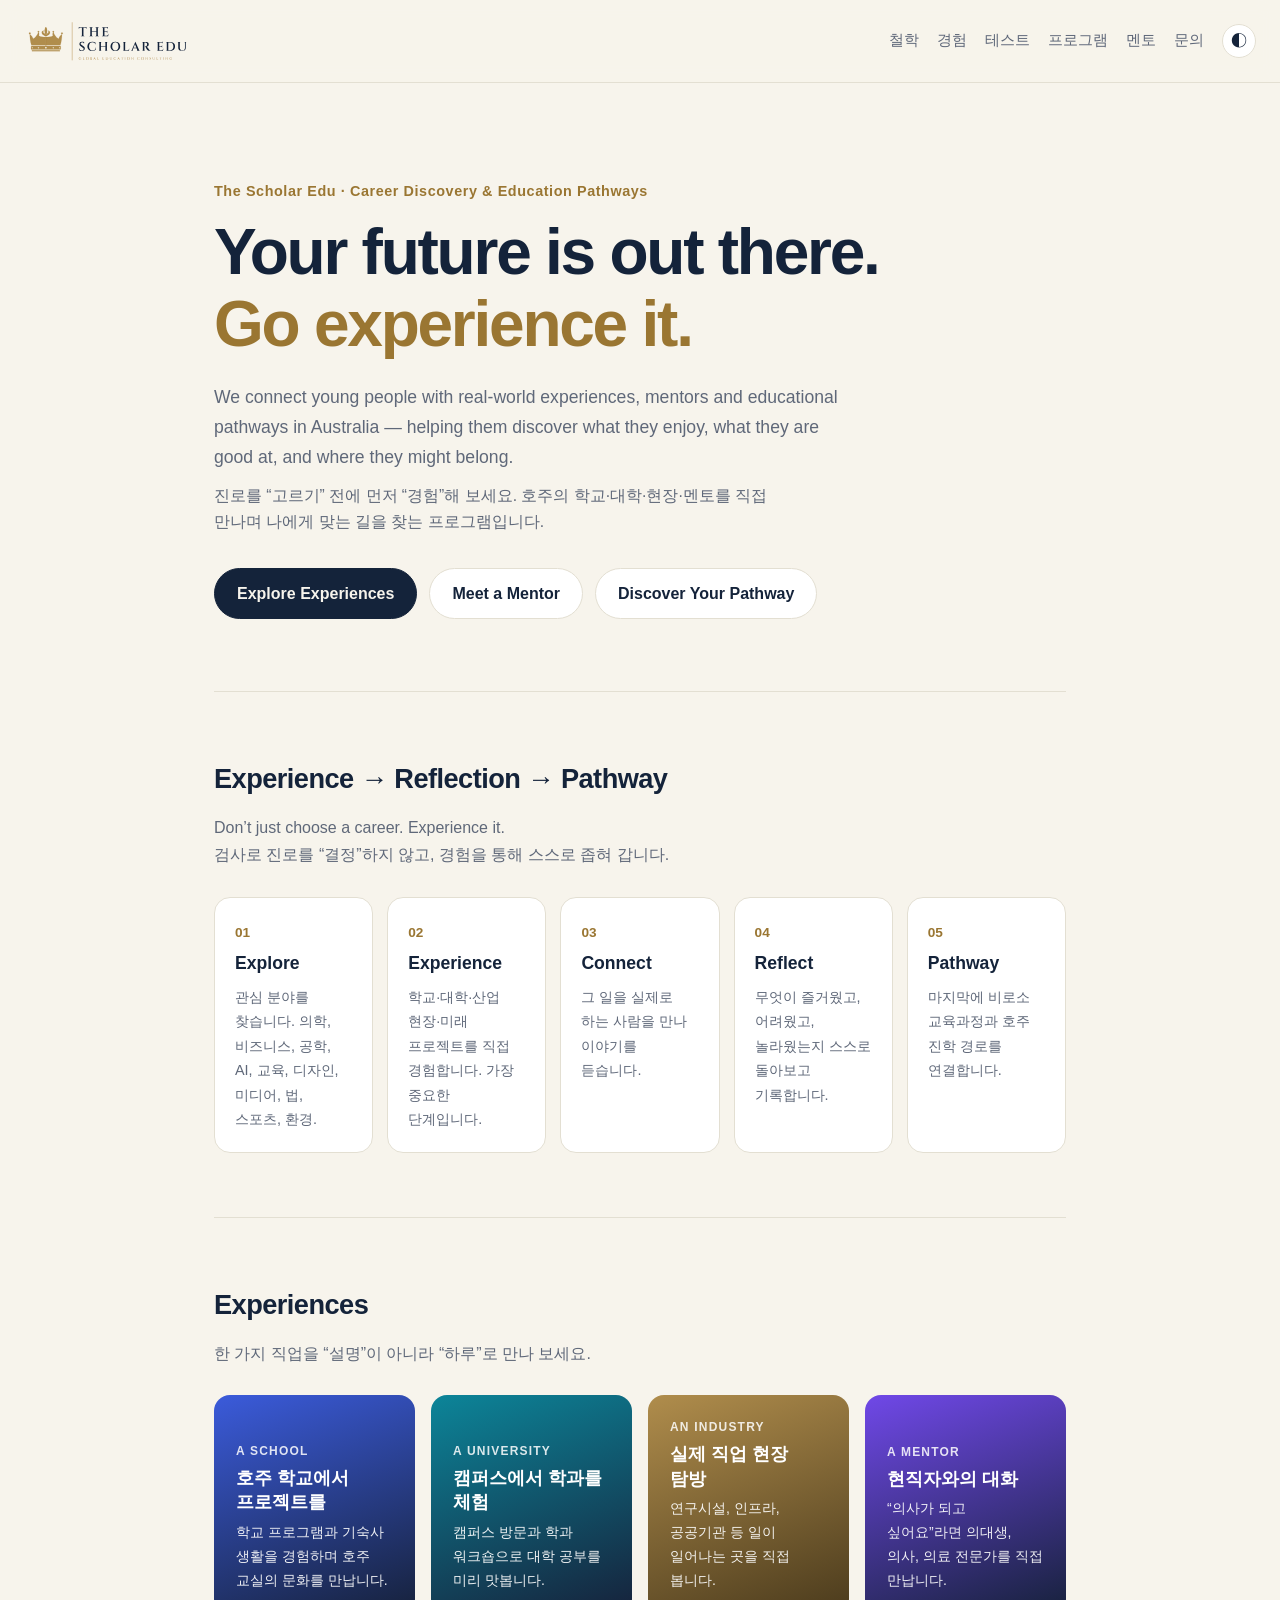
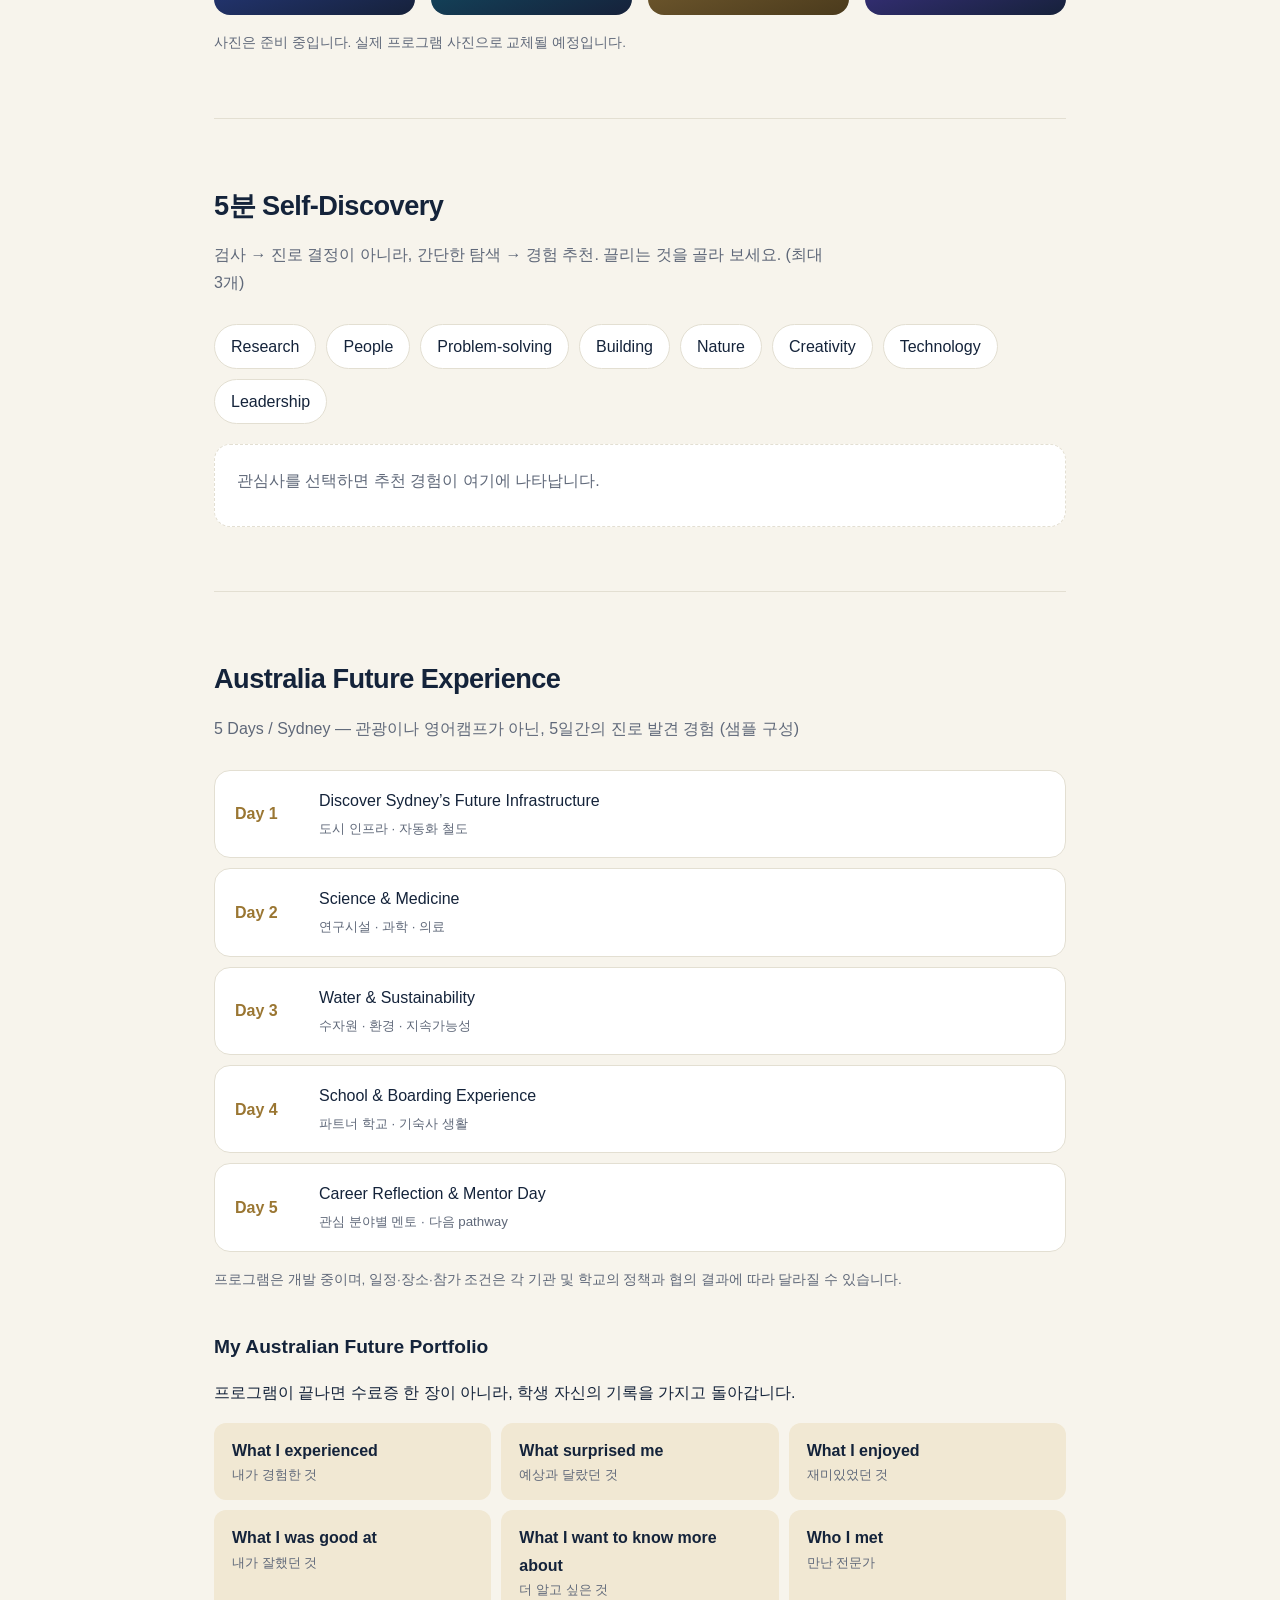
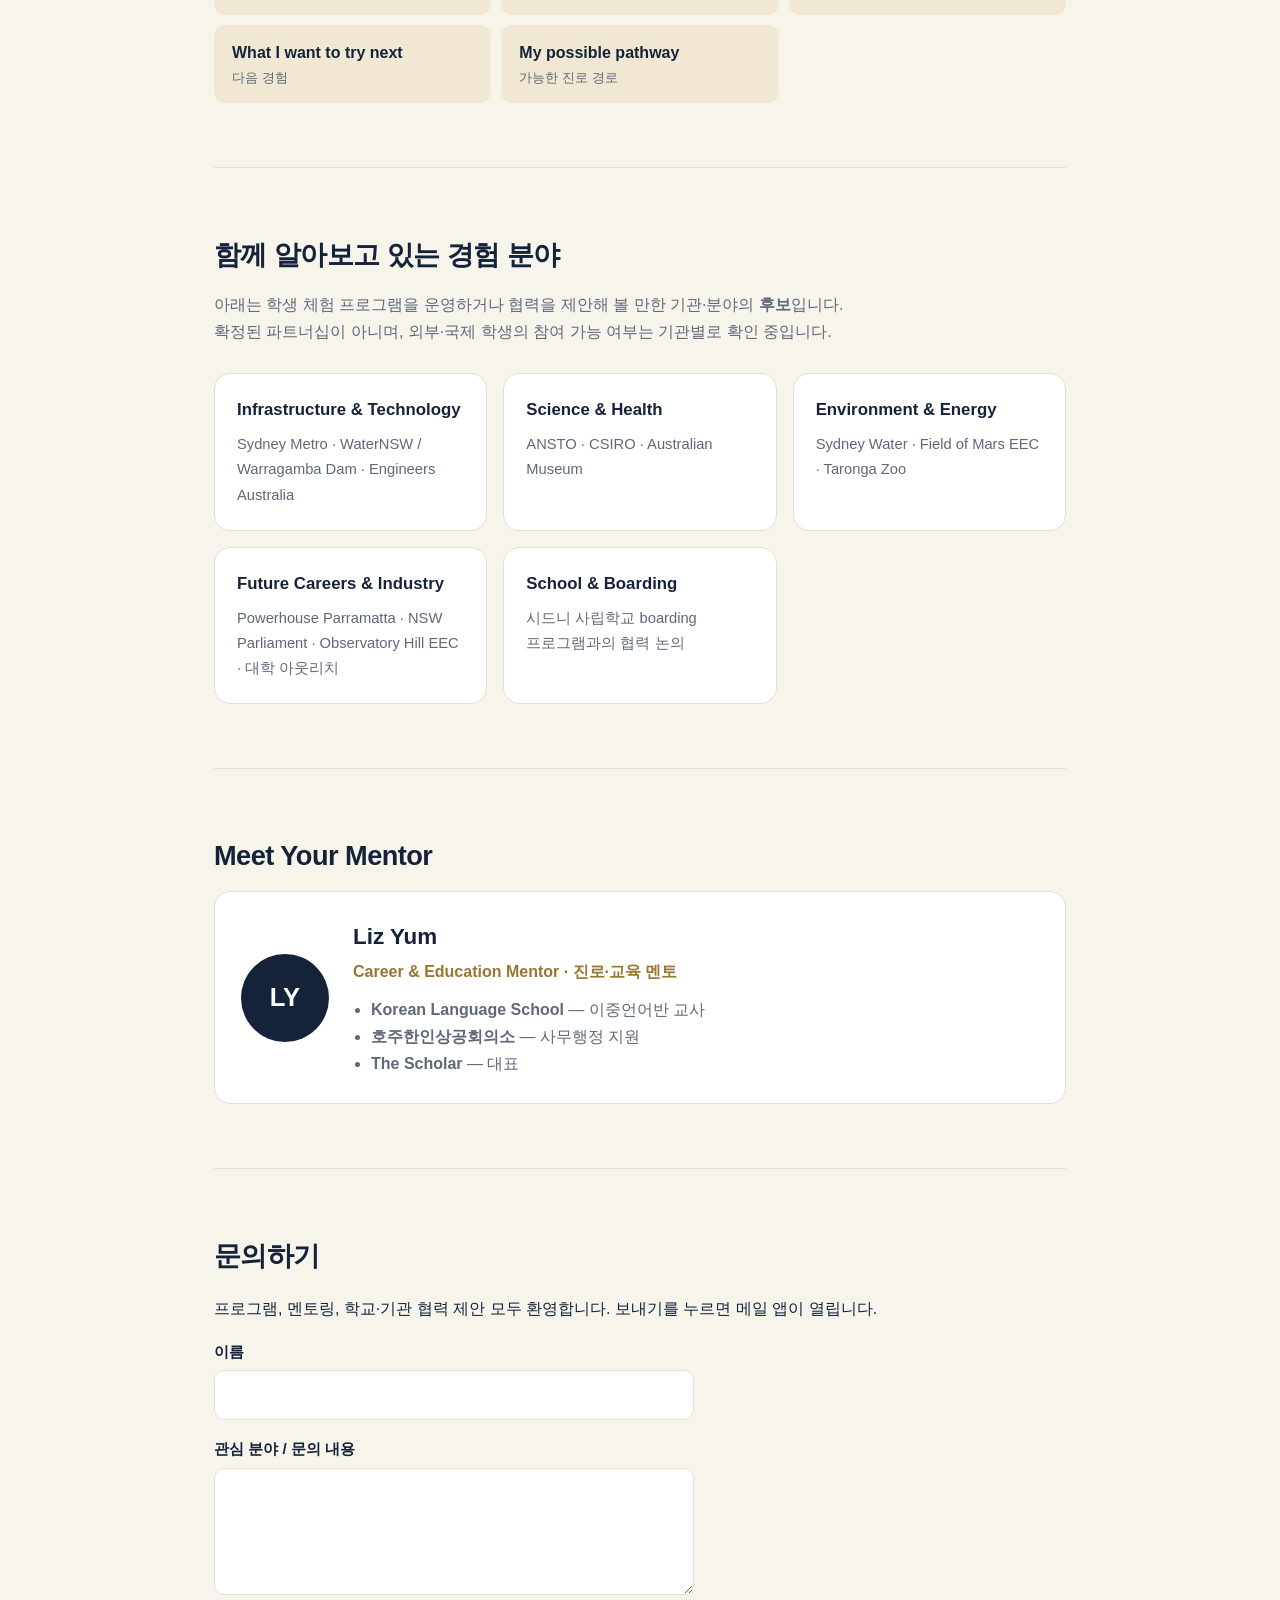
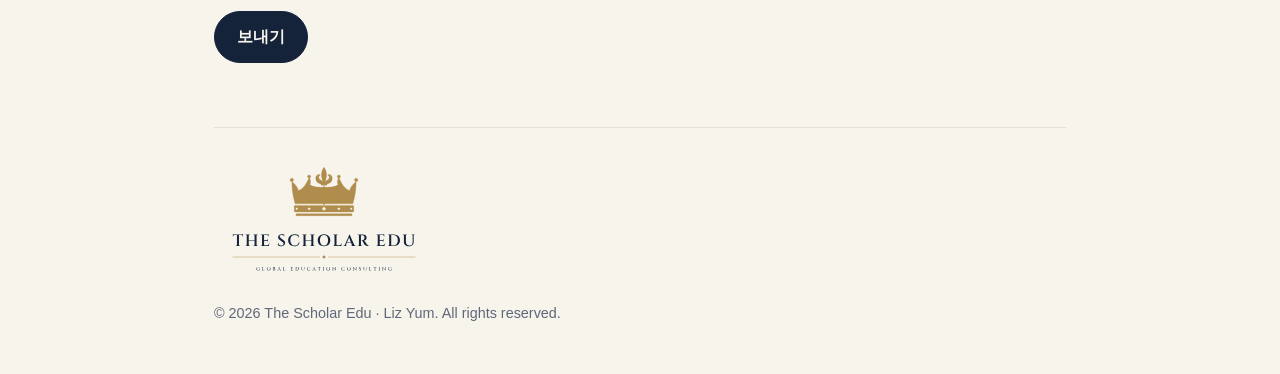
==== index.html @ d5e54e0f "Unify branding as The Scholar Edu; remove other program name Co-Authored-By: Claude Sonnet 5.5 <nore" ====
<!doctype html>
<html lang="ko">
<head>
  <meta charset="utf-8">
  <meta name="viewport" content="width=device-width, initial-scale=1">
  <title>The Scholar Edu — Career Discovery &amp; Education Pathways</title>
  <meta name="description" content="The Scholar Edu는 호주의 학교·대학·현장·멘토를 직접 경험하며 진로를 발견하도록 돕는 진로·교육 컨설팅입니다.">
  <link rel="icon" type="image/svg+xml" href="logo/scholar-monogram-light.svg">
  <link rel="stylesheet" href="style.css">
</head>
<body>
  <header class="site-header">
    <a class="logo" href="#top" aria-label="The Scholar Edu — 홈">
      <img class="logo-light" src="logo/scholar-horizontal-light.svg" alt="The Scholar Edu — Global Education Consulting">
      <img class="logo-dark" src="logo/scholar-horizontal-dark.svg" alt="">
    </a>
    <nav aria-label="주요 메뉴">
      <a href="#approach">철학</a>
      <a href="#experiences">경험</a>
      <a href="#discover">테스트</a>
      <a href="#program">프로그램</a>
      <a href="#mentor">멘토</a>
      <a href="#contact">문의</a>
      <button id="theme-toggle" type="button" aria-label="다크 모드 전환">◐</button>
    </nav>
  </header>

  <main id="top">
    <section class="hero">
      <p class="eyebrow">The Scholar Edu · Career Discovery &amp; Education Pathways</p>
      <h1>Your future is out there.<br><span class="accent">Go experience it.</span></h1>
      <p class="lead">We connect young people with real-world experiences, mentors and educational pathways in Australia — helping them discover what they enjoy, what they are good at, and where they might belong.</p>
      <p class="lead-ko">진로를 “고르기” 전에 먼저 “경험”해 보세요. 호주의 학교·대학·현장·멘토를 직접 만나며 나에게 맞는 길을 찾는 프로그램입니다.</p>
      <div class="actions">
        <a class="btn primary" href="#experiences">Explore Experiences</a>
        <a class="btn" href="#mentor">Meet a Mentor</a>
        <a class="btn" href="#discover">Discover Your Pathway</a>
      </div>
    </section>

    <section id="approach" class="section">
      <h2>Experience → Reflection → Pathway</h2>
      <p class="section-lead">Don’t just choose a career. Experience it.<br>검사로 진로를 “결정”하지 않고, 경험을 통해 스스로 좁혀 갑니다.</p>
      <ol class="steps">
        <li><span class="num">01</span><h3>Explore</h3><p>관심 분야를 찾습니다. 의학, 비즈니스, 공학, AI, 교육, 디자인, 미디어, 법, 스포츠, 환경.</p></li>
        <li><span class="num">02</span><h3>Experience</h3><p>학교·대학·산업 현장·미래 프로젝트를 직접 경험합니다. 가장 중요한 단계입니다.</p></li>
        <li><span class="num">03</span><h3>Connect</h3><p>그 일을 실제로 하는 사람을 만나 이야기를 듣습니다.</p></li>
        <li><span class="num">04</span><h3>Reflect</h3><p>무엇이 즐거웠고, 어려웠고, 놀라웠는지 스스로 돌아보고 기록합니다.</p></li>
        <li><span class="num">05</span><h3>Pathway</h3><p>마지막에 비로소 교육과정과 호주 진학 경로를 연결합니다.</p></li>
      </ol>
    </section>

    <section id="experiences" class="section">
      <h2>Experiences</h2>
      <p class="section-lead">한 가지 직업을 “설명”이 아니라 “하루”로 만나 보세요.</p>
      <div class="tiles">
        <article class="tile t1">
          <span class="kicker">A School</span>
          <h3>호주 학교에서 프로젝트를</h3>
          <p>학교 프로그램과 기숙사 생활을 경험하며 호주 교실의 문화를 만납니다.</p>
        </article>
        <article class="tile t2">
          <span class="kicker">A University</span>
          <h3>캠퍼스에서 학과를 체험</h3>
          <p>캠퍼스 방문과 학과 워크숍으로 대학 공부를 미리 맛봅니다.</p>
        </article>
        <article class="tile t3">
          <span class="kicker">An Industry</span>
          <h3>실제 직업 현장 탐방</h3>
          <p>연구시설, 인프라, 공공기관 등 일이 일어나는 곳을 직접 봅니다.</p>
        </article>
        <article class="tile t4">
          <span class="kicker">A Mentor</span>
          <h3>현직자와의 대화</h3>
          <p>“의사가 되고 싶어요”라면 의대생, 의사, 의료 전문가를 직접 만납니다.</p>
        </article>
      </div>
      <p class="note">사진은 준비 중입니다. 실제 프로그램 사진으로 교체될 예정입니다.</p>
    </section>

    <section id="discover" class="section">
      <h2>5분 Self-Discovery</h2>
      <p class="section-lead">검사 → 진로 결정이 아니라, 간단한 탐색 → 경험 추천. 끌리는 것을 골라 보세요. (최대 3개)</p>
      <div id="chips" class="chips" role="group" aria-label="관심사 선택"></div>
      <div id="result" class="result" aria-live="polite">
        <p class="muted">관심사를 선택하면 추천 경험이 여기에 나타납니다.</p>
      </div>
    </section>

    <section id="program" class="section">
      <h2>Australia Future Experience</h2>
      <p class="section-lead">5 Days / Sydney — 관광이나 영어캠프가 아닌, 5일간의 진로 발견 경험 (샘플 구성)</p>
      <ol class="days">
        <li><b>Day 1</b><span>Discover Sydney’s Future Infrastructure<br><small>도시 인프라 · 자동화 철도</small></span></li>
        <li><b>Day 2</b><span>Science &amp; Medicine<br><small>연구시설 · 과학 · 의료</small></span></li>
        <li><b>Day 3</b><span>Water &amp; Sustainability<br><small>수자원 · 환경 · 지속가능성</small></span></li>
        <li><b>Day 4</b><span>School &amp; Boarding Experience<br><small>파트너 학교 · 기숙사 생활</small></span></li>
        <li><b>Day 5</b><span>Career Reflection &amp; Mentor Day<br><small>관심 분야별 멘토 · 다음 pathway</small></span></li>
      </ol>
      <p class="note">프로그램은 개발 중이며, 일정·장소·참가 조건은 각 기관 및 학교의 정책과 협의 결과에 따라 달라질 수 있습니다.</p>

      <h3 class="sub">My Australian Future Portfolio</h3>
      <p>프로그램이 끝나면 수료증 한 장이 아니라, 학생 자신의 기록을 가지고 돌아갑니다.</p>
      <ul class="portfolio">
        <li>What I experienced <small>내가 경험한 것</small></li>
        <li>What surprised me <small>예상과 달랐던 것</small></li>
        <li>What I enjoyed <small>재미있었던 것</small></li>
        <li>What I was good at <small>내가 잘했던 것</small></li>
        <li>What I want to know more about <small>더 알고 싶은 것</small></li>
        <li>Who I met <small>만난 전문가</small></li>
        <li>What I want to try next <small>다음 경험</small></li>
        <li>My possible pathway <small>가능한 진로 경로</small></li>
      </ul>
    </section>

    <section id="explore-list" class="section">
      <h2>함께 알아보고 있는 경험 분야</h2>
      <p class="section-lead">아래는 학생 체험 프로그램을 운영하거나 협력을 제안해 볼 만한 기관·분야의 <b>후보</b>입니다. 확정된 파트너십이 아니며, 외부·국제 학생의 참여 가능 여부는 기관별로 확인 중입니다.</p>
      <div class="cards">
        <article class="card"><h3>Infrastructure &amp; Technology</h3><p>Sydney Metro · WaterNSW / Warragamba Dam · Engineers Australia</p></article>
        <article class="card"><h3>Science &amp; Health</h3><p>ANSTO · CSIRO · Australian Museum</p></article>
        <article class="card"><h3>Environment &amp; Energy</h3><p>Sydney Water · Field of Mars EEC · Taronga Zoo</p></article>
        <article class="card"><h3>Future Careers &amp; Industry</h3><p>Powerhouse Parramatta · NSW Parliament · Observatory Hill EEC · 대학 아웃리치</p></article>
        <article class="card"><h3>School &amp; Boarding</h3><p>시드니 사립학교 boarding 프로그램과의 협력 논의</p></article>
      </div>
    </section>

    <section id="mentor" class="section">
      <h2>Meet Your Mentor</h2>
      <div class="profile">
        <div class="avatar" aria-hidden="true">LY</div>
        <div>
          <h3>Liz Yum</h3>
          <p class="role">Career &amp; Education Mentor · 진로·교육 멘토</p>
          <ul class="roles">
            <li><b>Korean Language School</b> — 이중언어반 교사</li>
            <li><b>호주한인상공회의소</b> — 사무행정 지원</li>
            <li><b>The Scholar</b> — 대표</li>
          </ul>
        </div>
      </div>
    </section>

    <section id="contact" class="section">
      <h2>문의하기</h2>
      <p>프로그램, 멘토링, 학교·기관 협력 제안 모두 환영합니다. 보내기를 누르면 메일 앱이 열립니다.</p>
      <form id="contact-form" class="form">
        <label>이름
          <input name="name" required autocomplete="name">
        </label>
        <label>관심 분야 / 문의 내용
          <textarea name="message" rows="4" required></textarea>
        </label>
        <button class="btn primary" type="submit">보내기</button>
      </form>
    </section>
  </main>

  <footer class="site-footer">
    <img class="footer-logo logo-light" src="logo/scholar-logo-light.svg" alt="The Scholar Edu">
    <img class="footer-logo logo-dark" src="logo/scholar-logo-dark.svg" alt="">
    <p>© <span id="year"></span> The Scholar Edu · Liz Yum. All rights reserved.</p>
  </footer>

  <script src="script.js"></script>
</body>
</html>
---- style.css ----
:root {
  --bg: #f7f4ec;
  --surface: #ffffff;
  --text: #14233a;
  --muted: #5f6879;
  --border: #e3dfd2;
  --accent: #9a7632;
  --accent-soft: #f1e8d3;
  --navy: #14233a;
  --btn-bg: #14233a;
  --btn-fg: #f7f4ec;
  --radius: 16px;
}

:root[data-theme="dark"] {
  --bg: #0e1a2d;
  --surface: #16253d;
  --text: #f3efe4;
  --muted: #a3abbd;
  --border: #2b3a55;
  --accent: #c9a45f;
  --accent-soft: #2b3140;
  --btn-bg: #c9a45f;
  --btn-fg: #14233a;
}

@media (prefers-color-scheme: dark) {
  :root:not([data-theme="light"]) {
    --bg: #0e1a2d;
    --surface: #16253d;
    --text: #f3efe4;
    --muted: #a3abbd;
    --border: #2b3a55;
    --accent: #c9a45f;
    --accent-soft: #2b3140;
  --btn-bg: #c9a45f;
  --btn-fg: #14233a;
  }
}

* { box-sizing: border-box; }

html { scroll-behavior: smooth; }

body {
  margin: 0;
  background: var(--bg);
  color: var(--text);
  font-family: -apple-system, BlinkMacSystemFont, "Pretendard", "Noto Sans KR", "Apple SD Gothic Neo", sans-serif;
  line-height: 1.7;
  word-break: keep-all;
  overflow-wrap: break-word;
}

a { color: inherit; text-decoration: none; }

.site-header {
  position: sticky;
  top: 0;
  z-index: 10;
  display: flex;
  justify-content: space-between;
  align-items: center;
  gap: 12px;
  padding: 14px 24px;
  background: color-mix(in srgb, var(--bg) 85%, transparent);
  backdrop-filter: blur(10px);
  border-bottom: 1px solid var(--border);
}

.logo { display: block; flex: none; line-height: 0; }
.logo img { height: 54px; width: auto; }
img.logo-dark { display: none; }
:root[data-theme="dark"] img.logo-light { display: none; }
:root[data-theme="dark"] img.logo-dark { display: inline-block; }
@media (prefers-color-scheme: dark) {
  :root:not([data-theme="light"]) img.logo-light { display: none; }
  :root:not([data-theme="light"]) img.logo-dark { display: inline-block; }
}
.footer-logo { width: 220px; max-width: 70%; height: auto; }
.site-footer p { margin: 12px 0 0; }

.site-header nav { display: flex; align-items: center; gap: 18px; }
.site-header nav a { color: var(--muted); font-size: 0.92rem; white-space: nowrap; }
.site-header nav a:hover { color: var(--text); }

#theme-toggle {
  border: 1px solid var(--border);
  background: var(--surface);
  color: var(--text);
  width: 34px;
  height: 34px;
  border-radius: 50%;
  cursor: pointer;
  font-size: 1rem;
  flex: none;
}

main { max-width: 900px; margin: 0 auto; padding: 0 24px; }

.hero { padding: 96px 0 72px; }
.eyebrow { color: var(--accent); font-weight: 700; font-size: 0.9rem; letter-spacing: 0.04em; margin: 0 0 14px; }
.hero h1 {
  font-size: clamp(2.3rem, 7vw, 4rem);
  line-height: 1.12;
  letter-spacing: -0.035em;
  margin: 0 0 22px;
}
.accent { color: var(--accent); }
.lead { font-size: 1.1rem; color: var(--muted); max-width: 36em; margin: 0 0 10px; }
.lead-ko { color: var(--muted); max-width: 36em; margin: 0 0 32px; font-size: 0.98rem; }

.actions { display: flex; flex-wrap: wrap; gap: 12px; }

.btn {
  display: inline-block;
  padding: 11px 22px;
  border: 1px solid var(--border);
  border-radius: 999px;
  background: var(--surface);
  color: var(--text);
  font: inherit;
  font-weight: 600;
  cursor: pointer;
  transition: transform 0.15s, box-shadow 0.15s;
}
.btn:hover { transform: translateY(-2px); box-shadow: 0 6px 18px rgba(0, 0, 0, 0.12); }
.btn.primary { background: var(--btn-bg); border-color: var(--btn-bg); color: var(--btn-fg); }

.section { padding: 64px 0; border-top: 1px solid var(--border); scroll-margin-top: 60px; }
.section h2 { font-size: 1.7rem; margin: 0 0 12px; letter-spacing: -0.02em; }
.section-lead { color: var(--muted); margin: 0 0 28px; max-width: 40em; }
.sub { margin: 40px 0 8px; font-size: 1.2rem; }
.muted { color: var(--muted); }
.note { color: var(--muted); font-size: 0.85rem; margin: 16px 0 0; }

.steps { list-style: none; margin: 0; padding: 0; display: grid; gap: 14px; grid-template-columns: repeat(5, 1fr); }
.steps li { padding: 20px; background: var(--surface); border: 1px solid var(--border); border-radius: var(--radius); }
.steps .num { color: var(--accent); font-weight: 800; font-size: 0.85rem; }
.steps h3 { margin: 4px 0 6px; font-size: 1.1rem; }
.steps p { margin: 0; color: var(--muted); font-size: 0.9rem; }

.tiles { display: grid; gap: 16px; grid-template-columns: repeat(4, 1fr); }
.tile {
  min-height: 220px;
  padding: 22px;
  border-radius: var(--radius);
  color: #fff;
  display: flex;
  flex-direction: column;
  justify-content: flex-end;
  transition: transform 0.2s;
}
.tile:hover { transform: translateY(-4px); }
.tile .kicker { font-size: 0.75rem; font-weight: 800; letter-spacing: 0.1em; text-transform: uppercase; opacity: 0.85; }
.tile h3 { margin: 4px 0 6px; font-size: 1.15rem; line-height: 1.35; }
.tile p { margin: 0; font-size: 0.88rem; opacity: 0.92; }
.t1 { background: linear-gradient(160deg, #3b5bdb, #16213a); }
.t2 { background: linear-gradient(160deg, #0c8599, #16213a); }
.t3 { background: linear-gradient(160deg, #b08d4c, #4a3a1c); }
.t4 { background: linear-gradient(160deg, #7048e8, #16213a); }

.chips { display: flex; flex-wrap: wrap; gap: 10px; margin-bottom: 20px; }
.chip {
  padding: 8px 16px;
  border-radius: 999px;
  border: 1px solid var(--border);
  background: var(--surface);
  color: var(--text);
  font: inherit;
  cursor: pointer;
}
.chip[aria-pressed="true"] { background: var(--btn-bg); border-color: var(--btn-bg); color: var(--btn-fg); }
.chip:disabled { opacity: 0.45; cursor: not-allowed; }

.result { padding: 22px; background: var(--surface); border: 1px dashed var(--border); border-radius: var(--radius); }
.result p { margin: 0 0 10px; }
.result h4 { margin: 0 0 10px; font-size: 1.05rem; }
.result ul { margin: 0; padding-left: 20px; }
.result li { margin-bottom: 4px; }

.days { list-style: none; margin: 0; padding: 0; display: grid; gap: 10px; }
.days li { display: grid; grid-template-columns: 70px 1fr; gap: 14px; padding: 16px 20px; background: var(--surface); border: 1px solid var(--border); border-radius: var(--radius); align-items: center; }
.days b { color: var(--accent); }
.days small { color: var(--muted); }

.portfolio { list-style: none; margin: 16px 0 0; padding: 0; display: grid; gap: 10px; grid-template-columns: repeat(auto-fit, minmax(240px, 1fr)); }
.portfolio li { padding: 14px 18px; background: var(--accent-soft); border-radius: 12px; font-weight: 600; }
.portfolio small { display: block; color: var(--muted); font-weight: 400; }

.cards { display: grid; gap: 16px; grid-template-columns: repeat(auto-fit, minmax(250px, 1fr)); }
.card { padding: 22px; background: var(--surface); border: 1px solid var(--border); border-radius: var(--radius); }
.card h3 { margin: 0 0 8px; font-size: 1.05rem; }
.card p { margin: 0; color: var(--muted); font-size: 0.92rem; }

.profile { display: flex; gap: 24px; align-items: center; padding: 26px; background: var(--surface); border: 1px solid var(--border); border-radius: var(--radius); }
.avatar { flex: none; width: 88px; height: 88px; border-radius: 50%; background: var(--navy); color: #fff; display: grid; place-items: center; font-size: 1.6rem; font-weight: 800; }
.profile h3 { margin: 0; font-size: 1.4rem; }
.role { margin: 2px 0 10px; color: var(--accent); font-weight: 700; }
.roles { margin: 0; padding-left: 18px; color: var(--muted); }

.form { display: grid; gap: 16px; max-width: 480px; }
.form label { display: grid; gap: 6px; font-weight: 600; font-size: 0.95rem; }
.form input, .form textarea {
  font: inherit;
  padding: 11px 14px;
  border: 1px solid var(--border);
  border-radius: 10px;
  background: var(--surface);
  color: var(--text);
}
.form input:focus, .form textarea:focus, .chip:focus-visible { outline: 2px solid var(--accent); outline-offset: 1px; }
.form .btn { justify-self: start; }

.site-footer {
  width: min(852px, calc(100% - 48px));
  margin: 0 auto;
  padding: 32px 0 48px;
  color: var(--muted);
  font-size: 0.9rem;
  border-top: 1px solid var(--border);
}

@media (max-width: 860px) {
  .steps { grid-template-columns: repeat(2, 1fr); }
  .tiles { grid-template-columns: repeat(2, 1fr); }
}

@media (max-width: 760px) {
  .site-header nav a { display: none; }
}

@media (max-width: 520px) {
  .steps, .tiles { grid-template-columns: 1fr; }
}

@media (max-width: 640px) {
  .hero { padding: 64px 0 48px; }
  .site-header { padding: 12px 16px; }
  main { padding-left: 16px; padding-right: 16px; }
  .site-footer { width: calc(100% - 32px); }
  .profile { flex-direction: column; align-items: flex-start; }
  .days li { grid-template-columns: 1fr; gap: 4px; }
}
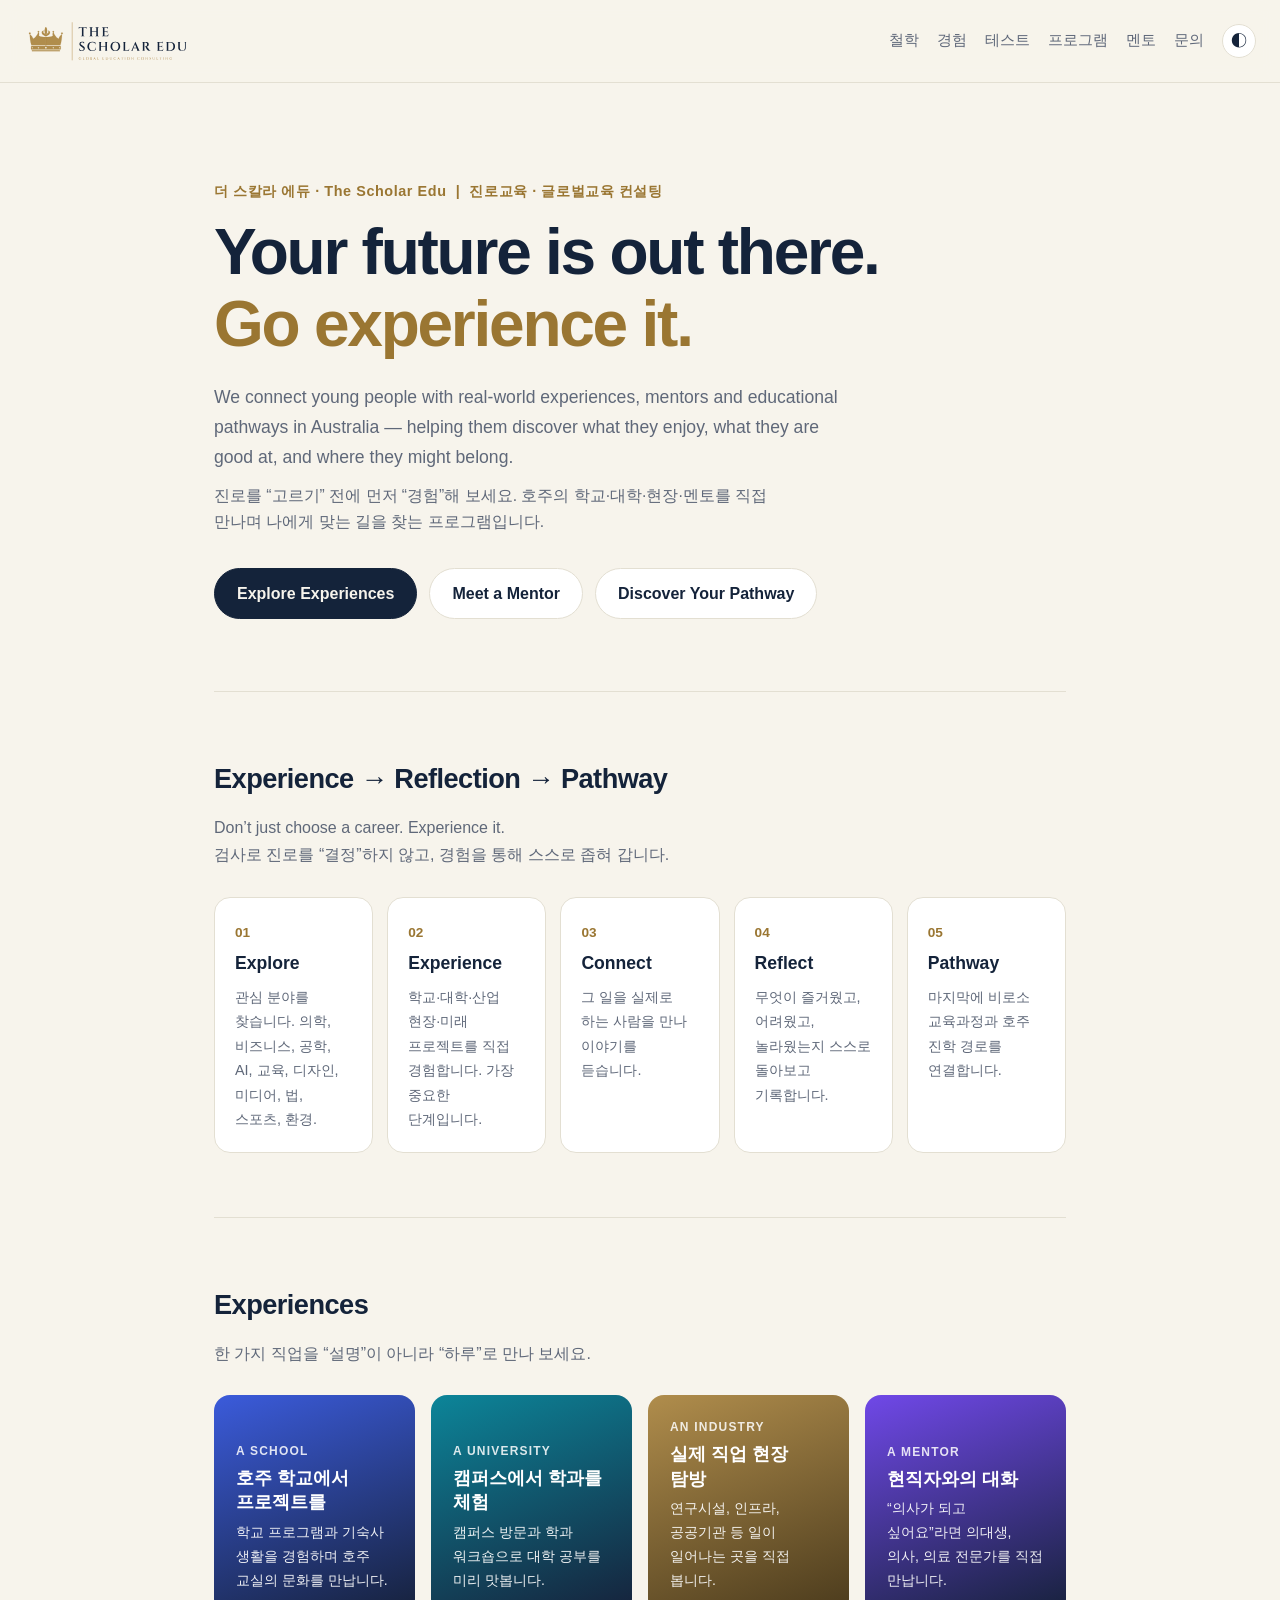
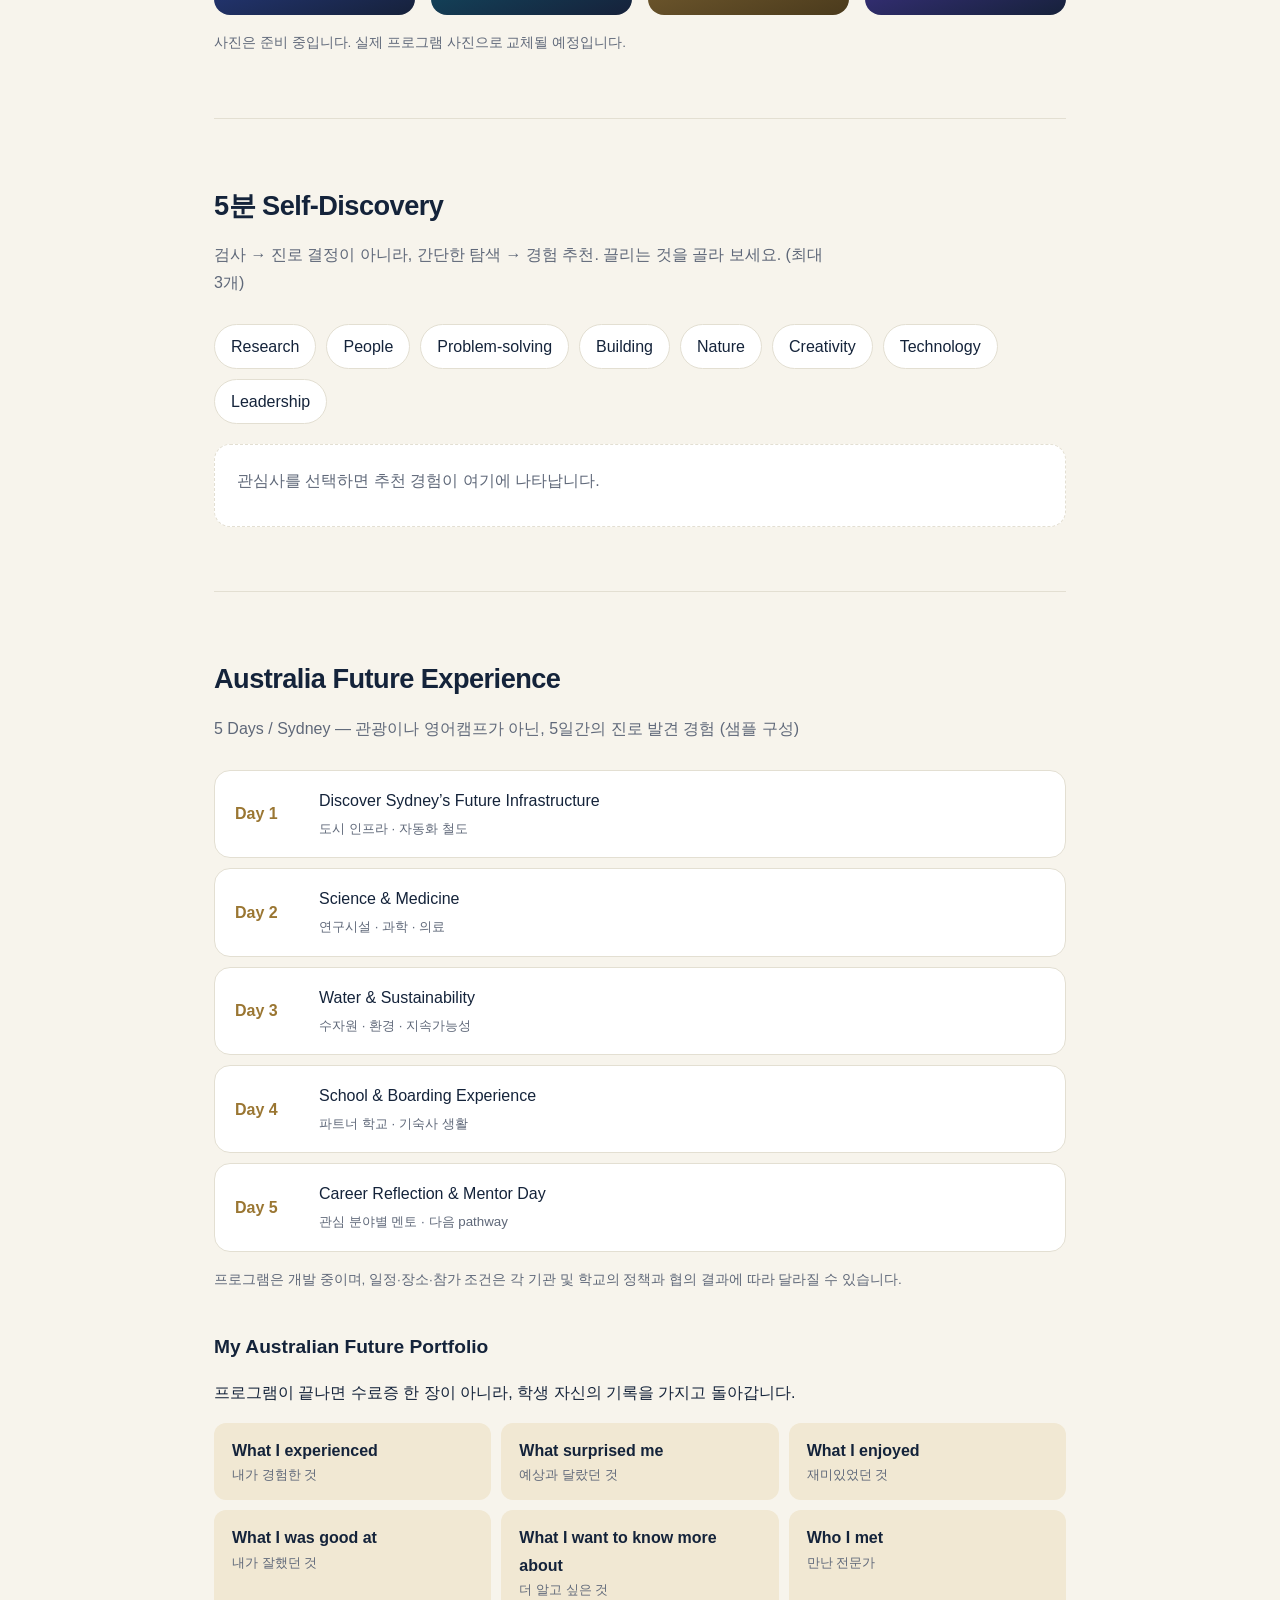
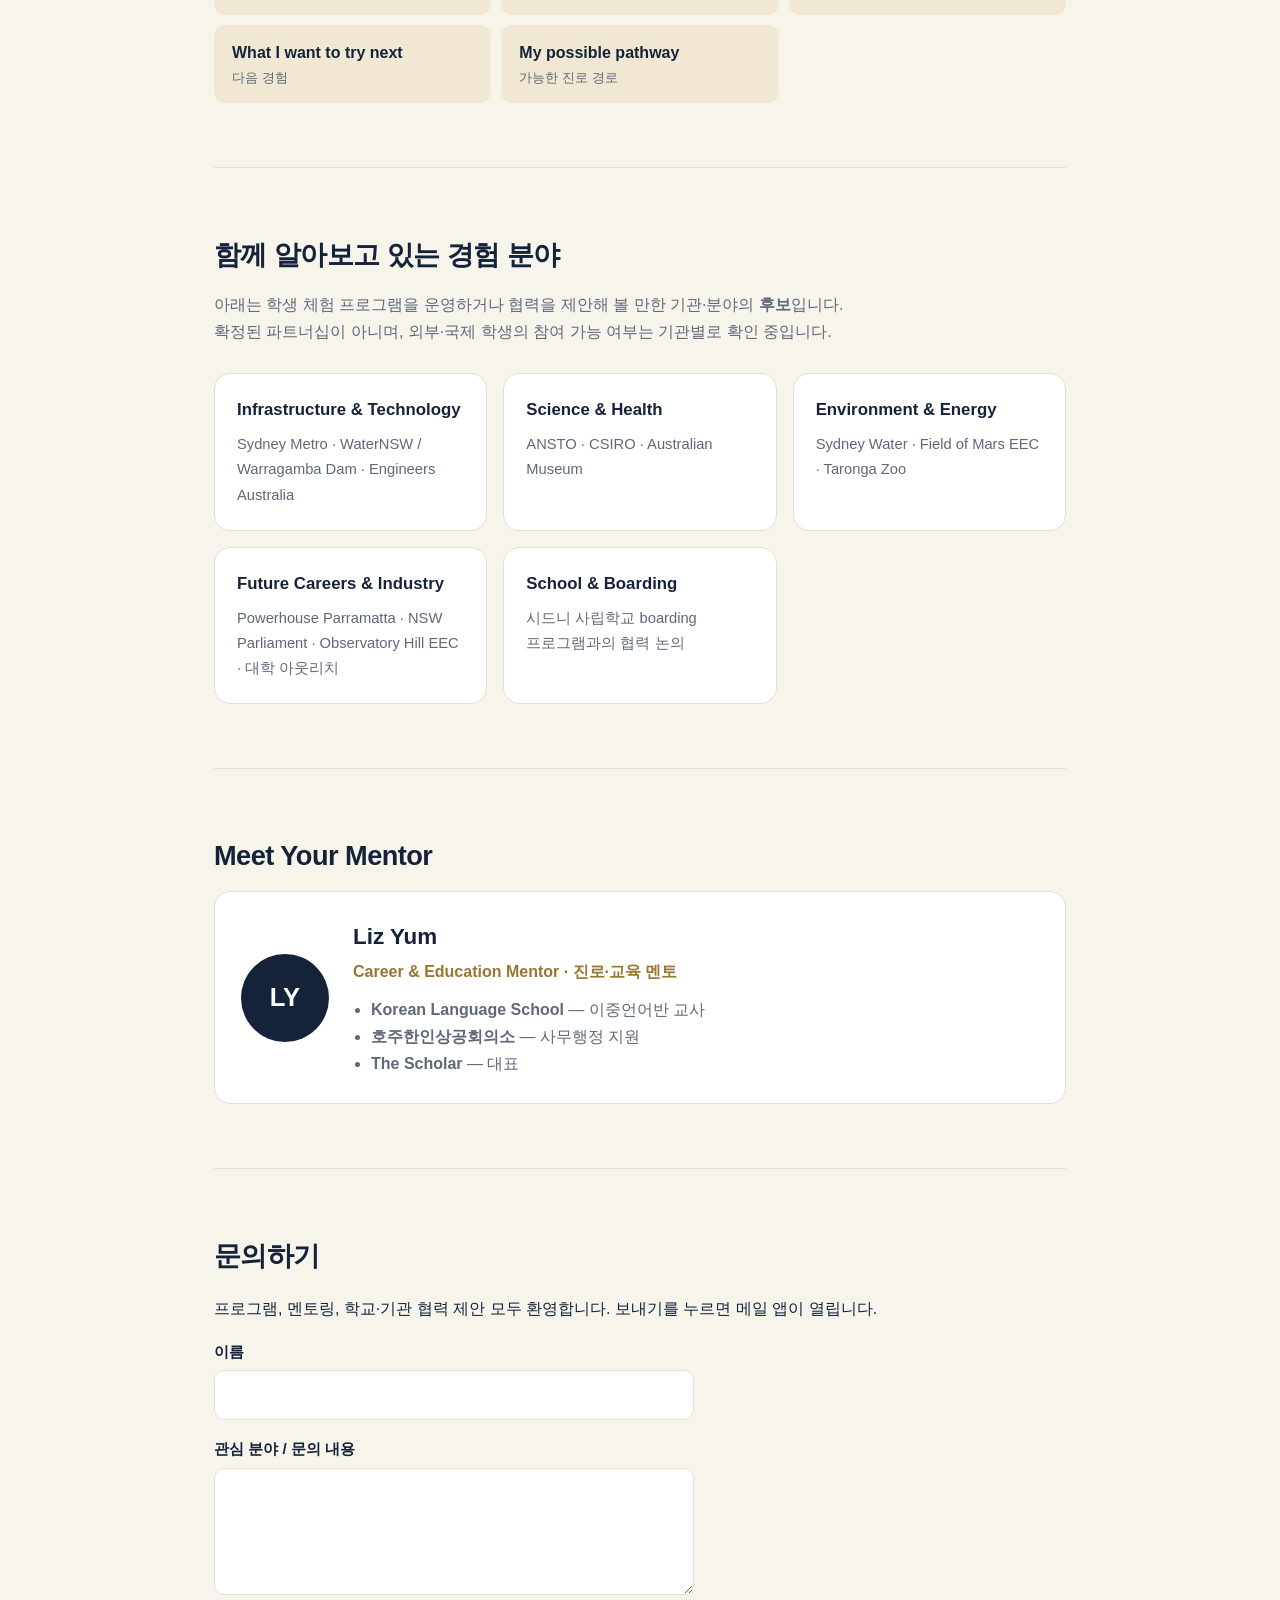
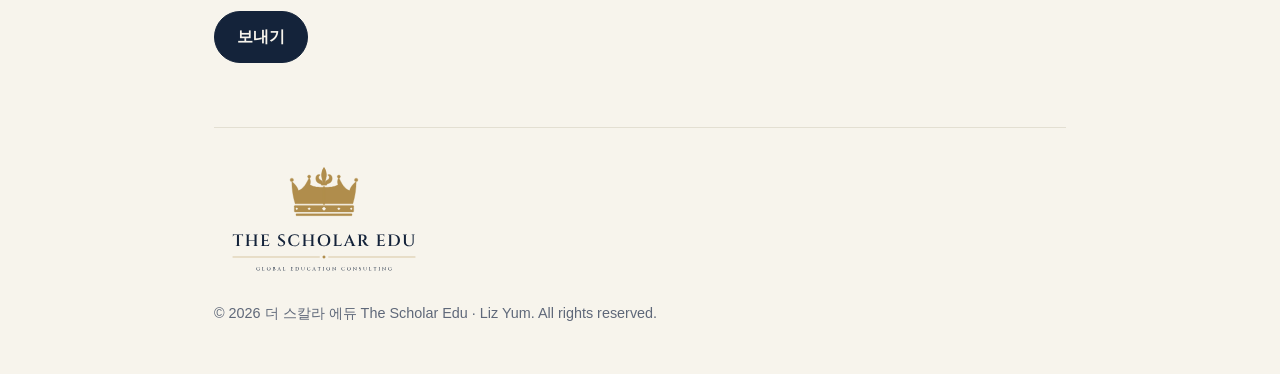
==== commit a9c69469: "Add Korean name and descriptor (더 스칼라 에듀, 진로교육 · 글로벌교육 컨설팅) to site and card Co-Authored-By: Claude " ====
--- a/index.html
+++ b/index.html
@@ -3,14 +3,14 @@
 <head>
   <meta charset="utf-8">
   <meta name="viewport" content="width=device-width, initial-scale=1">
-  <title>The Scholar Edu — Career Discovery &amp; Education Pathways</title>
-  <meta name="description" content="The Scholar Edu는 호주의 학교·대학·현장·멘토를 직접 경험하며 진로를 발견하도록 돕는 진로·교육 컨설팅입니다.">
+  <title>더 스칼라 에듀 · The Scholar Edu — 진로교육 · 글로벌교육 컨설팅</title>
+  <meta name="description" content="더 스칼라 에듀(The Scholar Edu)는 호주의 학교·대학·현장·멘토를 직접 경험하며 진로를 발견하도록 돕는 진로교육 · 글로벌교육 컨설팅입니다.">
   <link rel="icon" type="image/svg+xml" href="logo/scholar-monogram-light.svg">
   <link rel="stylesheet" href="style.css">
 </head>
 <body>
   <header class="site-header">
-    <a class="logo" href="#top" aria-label="The Scholar Edu — 홈">
+    <a class="logo" href="#top" aria-label="더 스칼라 에듀 The Scholar Edu — 홈">
       <img class="logo-light" src="logo/scholar-horizontal-light.svg" alt="The Scholar Edu — Global Education Consulting">
       <img class="logo-dark" src="logo/scholar-horizontal-dark.svg" alt="">
     </a>
@@ -27,7 +27,7 @@
 
   <main id="top">
     <section class="hero">
-      <p class="eyebrow">The Scholar Edu · Career Discovery &amp; Education Pathways</p>
+      <p class="eyebrow">더 스칼라 에듀 · The Scholar Edu &nbsp;|&nbsp; 진로교육 · 글로벌교육 컨설팅</p>
       <h1>Your future is out there.<br><span class="accent">Go experience it.</span></h1>
       <p class="lead">We connect young people with real-world experiences, mentors and educational pathways in Australia — helping them discover what they enjoy, what they are good at, and where they might belong.</p>
       <p class="lead-ko">진로를 “고르기” 전에 먼저 “경험”해 보세요. 호주의 학교·대학·현장·멘토를 직접 만나며 나에게 맞는 길을 찾는 프로그램입니다.</p>
@@ -159,7 +159,7 @@
   <footer class="site-footer">
     <img class="footer-logo logo-light" src="logo/scholar-logo-light.svg" alt="The Scholar Edu">
     <img class="footer-logo logo-dark" src="logo/scholar-logo-dark.svg" alt="">
-    <p>© <span id="year"></span> The Scholar Edu · Liz Yum. All rights reserved.</p>
+    <p>© <span id="year"></span> 더 스칼라 에듀 The Scholar Edu · Liz Yum. All rights reserved.</p>
   </footer>
 
   <script src="script.js"></script>
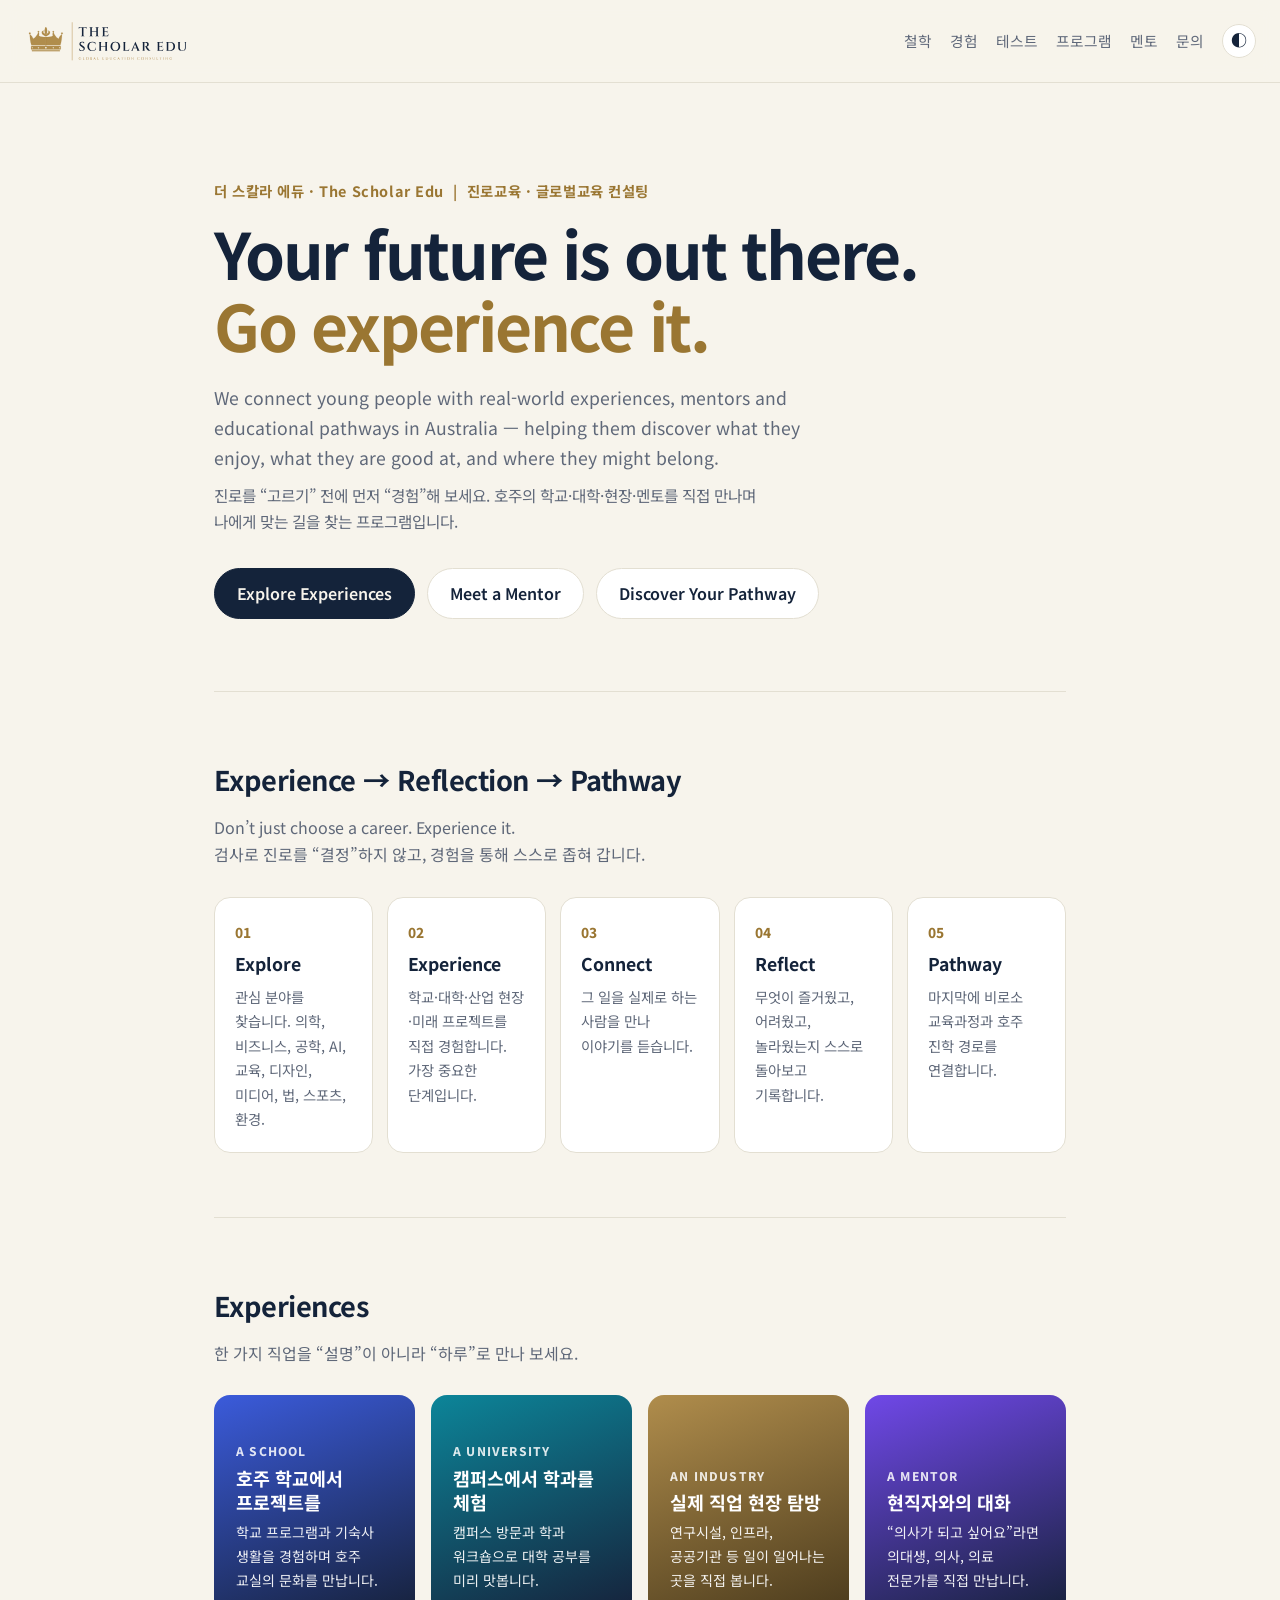
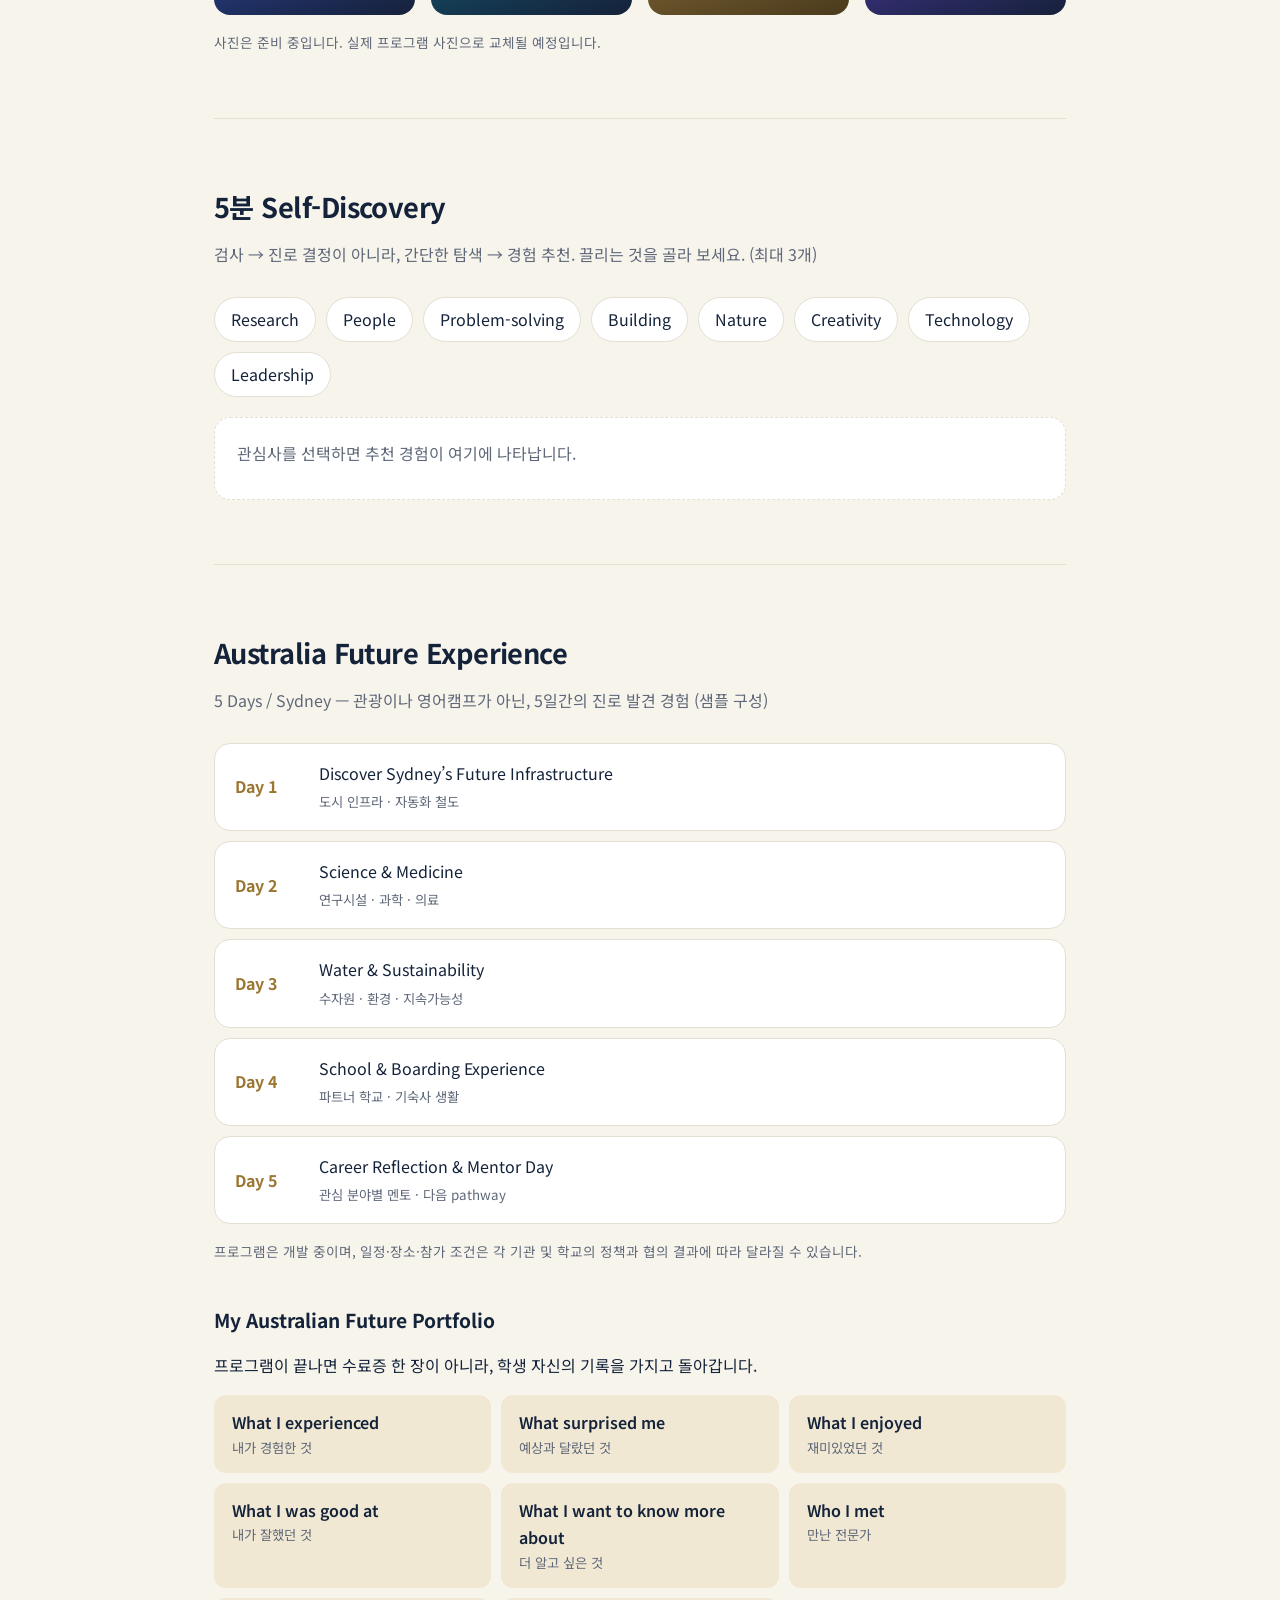
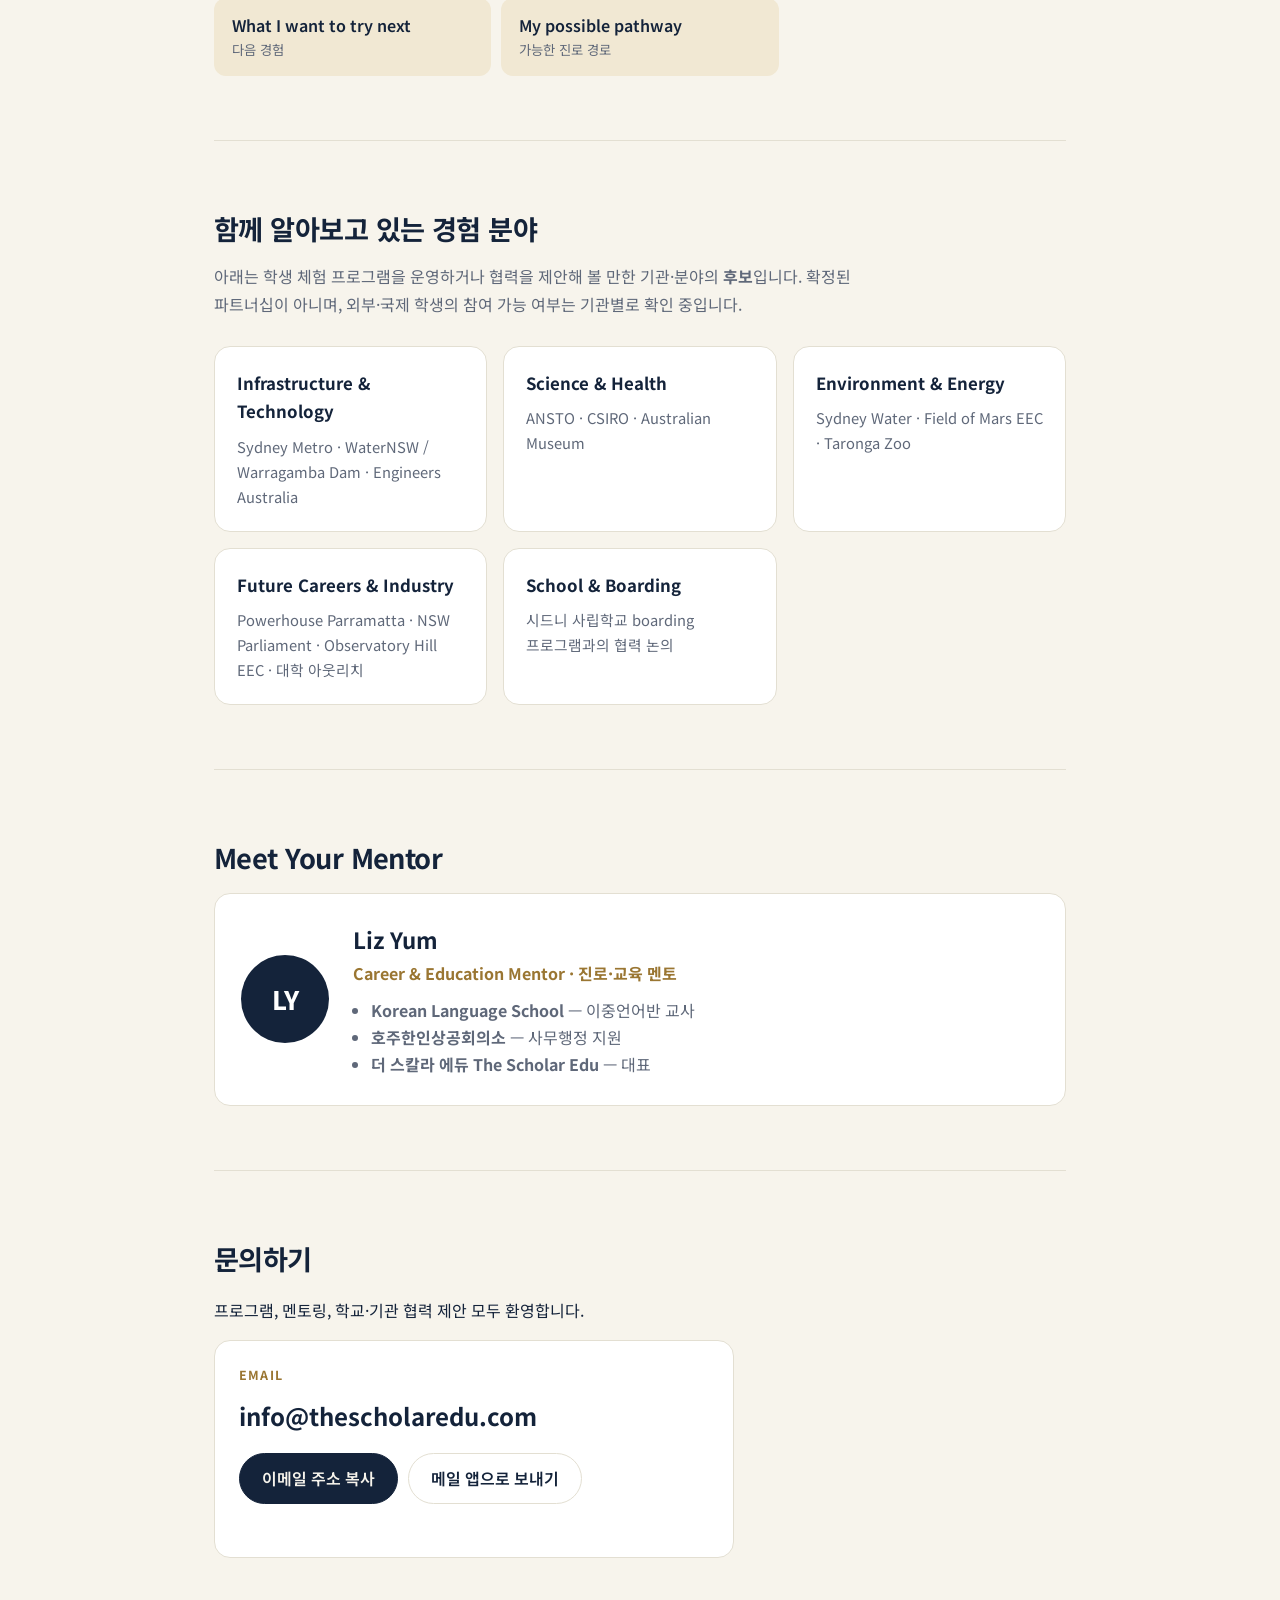
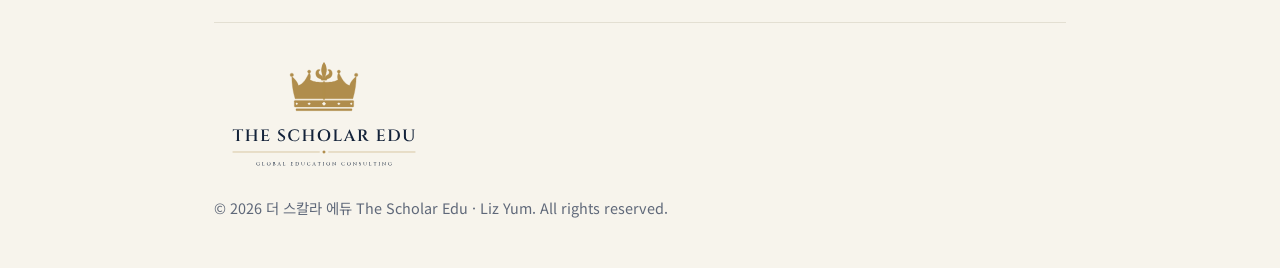
==== commit a25f70f8: "Add single-file preview, Wix embed + copy sheet, README and build tools - scholaredu-preview.html: s" ====
--- a/index.html
+++ b/index.html
@@ -5,6 +5,9 @@
   <meta name="viewport" content="width=device-width, initial-scale=1">
   <title>더 스칼라 에듀 · The Scholar Edu — 진로교육 · 글로벌교육 컨설팅</title>
   <meta name="description" content="더 스칼라 에듀(The Scholar Edu)는 호주의 학교·대학·현장·멘토를 직접 경험하며 진로를 발견하도록 돕는 진로교육 · 글로벌교육 컨설팅입니다.">
+  <link rel="preconnect" href="https://fonts.googleapis.com">
+  <link rel="preconnect" href="https://fonts.gstatic.com" crossorigin>
+  <link href="https://fonts.googleapis.com/css2?family=Noto+Sans+KR:wght@400;500;700;800&display=swap" rel="stylesheet">
   <link rel="icon" type="image/svg+xml" href="logo/scholar-monogram-light.svg">
   <link rel="stylesheet" href="style.css">
 </head>
@@ -135,7 +138,7 @@
           <ul class="roles">
             <li><b>Korean Language School</b> — 이중언어반 교사</li>
             <li><b>호주한인상공회의소</b> — 사무행정 지원</li>
-            <li><b>The Scholar</b> — 대표</li>
+            <li><b>더 스칼라 에듀 The Scholar Edu</b> — 대표</li>
           </ul>
         </div>
       </div>
@@ -143,16 +146,16 @@
 
     <section id="contact" class="section">
       <h2>문의하기</h2>
-      <p>프로그램, 멘토링, 학교·기관 협력 제안 모두 환영합니다. 보내기를 누르면 메일 앱이 열립니다.</p>
-      <form id="contact-form" class="form">
-        <label>이름
-          <input name="name" required autocomplete="name">
-        </label>
-        <label>관심 분야 / 문의 내용
-          <textarea name="message" rows="4" required></textarea>
-        </label>
-        <button class="btn primary" type="submit">보내기</button>
-      </form>
+      <p>프로그램, 멘토링, 학교·기관 협력 제안 모두 환영합니다.</p>
+      <div class="contact-card">
+        <span class="contact-label">Email</span>
+        <strong id="contact-email" class="contact-email">info@thescholaredu.com</strong>
+        <div class="contact-actions">
+          <button id="copy-email" class="btn primary" type="button">이메일 주소 복사</button>
+          <a class="btn" href="mailto:info@thescholaredu.com">메일 앱으로 보내기</a>
+        </div>
+        <p id="copy-status" class="note" role="status"></p>
+      </div>
     </section>
   </main>
 
--- a/style.css
+++ b/style.css
@@ -47,6 +47,7 @@
   background: var(--bg);
   color: var(--text);
   font-family: -apple-system, BlinkMacSystemFont, "Pretendard", "Noto Sans KR", "Apple SD Gothic Neo", sans-serif;
+  font-size: 16px;
   line-height: 1.7;
   word-break: keep-all;
   overflow-wrap: break-word;
@@ -56,7 +57,7 @@
 
 .site-header {
   position: sticky;
-  top: 0;
+  top: env(safe-area-inset-top, 0px);
   z-index: 10;
   display: flex;
   justify-content: space-between;
@@ -199,18 +200,12 @@
 .role { margin: 2px 0 10px; color: var(--accent); font-weight: 700; }
 .roles { margin: 0; padding-left: 18px; color: var(--muted); }
 
-.form { display: grid; gap: 16px; max-width: 480px; }
-.form label { display: grid; gap: 6px; font-weight: 600; font-size: 0.95rem; }
-.form input, .form textarea {
-  font: inherit;
-  padding: 11px 14px;
-  border: 1px solid var(--border);
-  border-radius: 10px;
-  background: var(--surface);
-  color: var(--text);
-}
-.form input:focus, .form textarea:focus, .chip:focus-visible { outline: 2px solid var(--accent); outline-offset: 1px; }
-.form .btn { justify-self: start; }
+.contact-card { display: grid; gap: 10px; justify-items: start; max-width: 520px; padding: 24px; background: var(--surface); border: 1px solid var(--border); border-radius: var(--radius); }
+.contact-label { font-size: 0.78rem; font-weight: 700; letter-spacing: 0.1em; text-transform: uppercase; color: var(--accent); }
+.contact-email { font-size: clamp(1.15rem, 4.6vw, 1.5rem); overflow-wrap: anywhere; user-select: all; }
+.contact-actions { display: flex; flex-wrap: wrap; gap: 10px; margin-top: 6px; }
+.contact-card .note { margin: 0; min-height: 1.4em; }
+.btn:focus-visible, .chip:focus-visible { outline: 2px solid var(--accent); outline-offset: 2px; }
 
 .site-footer {
   width: min(852px, calc(100% - 48px));
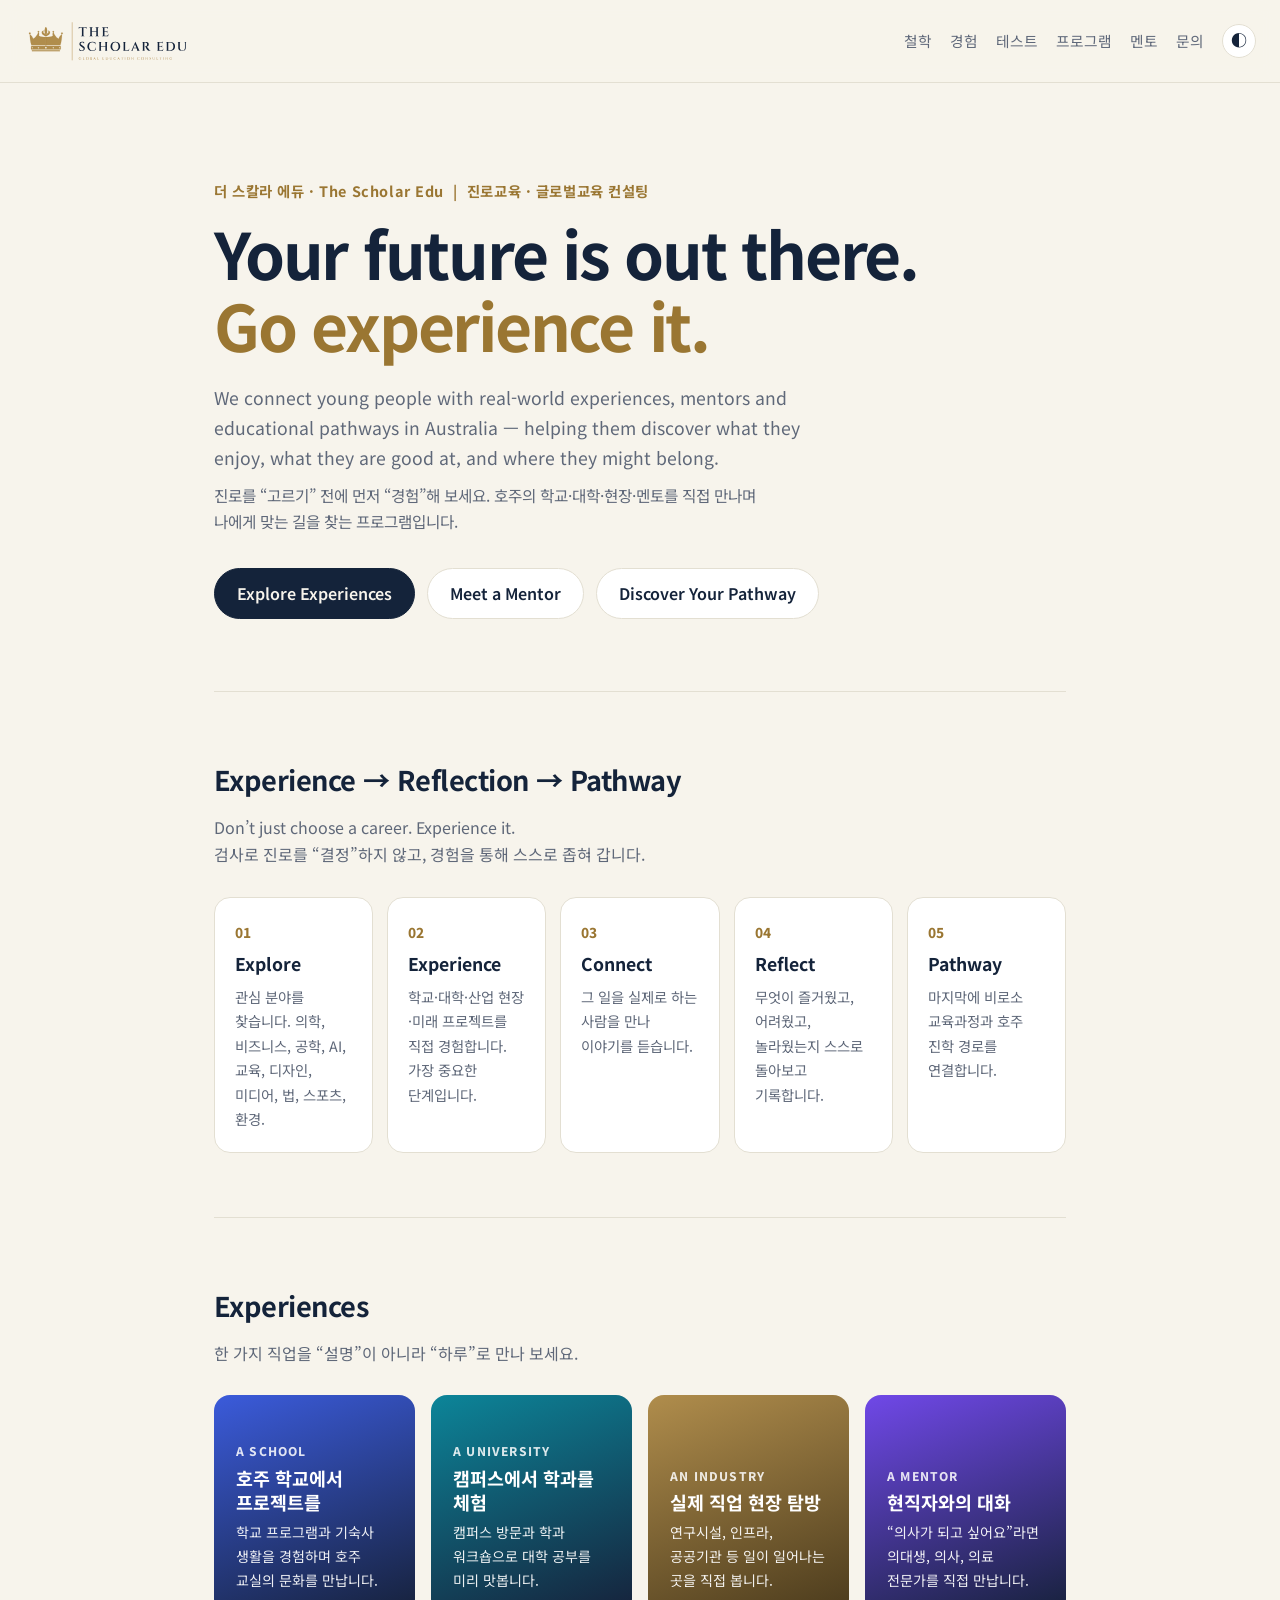
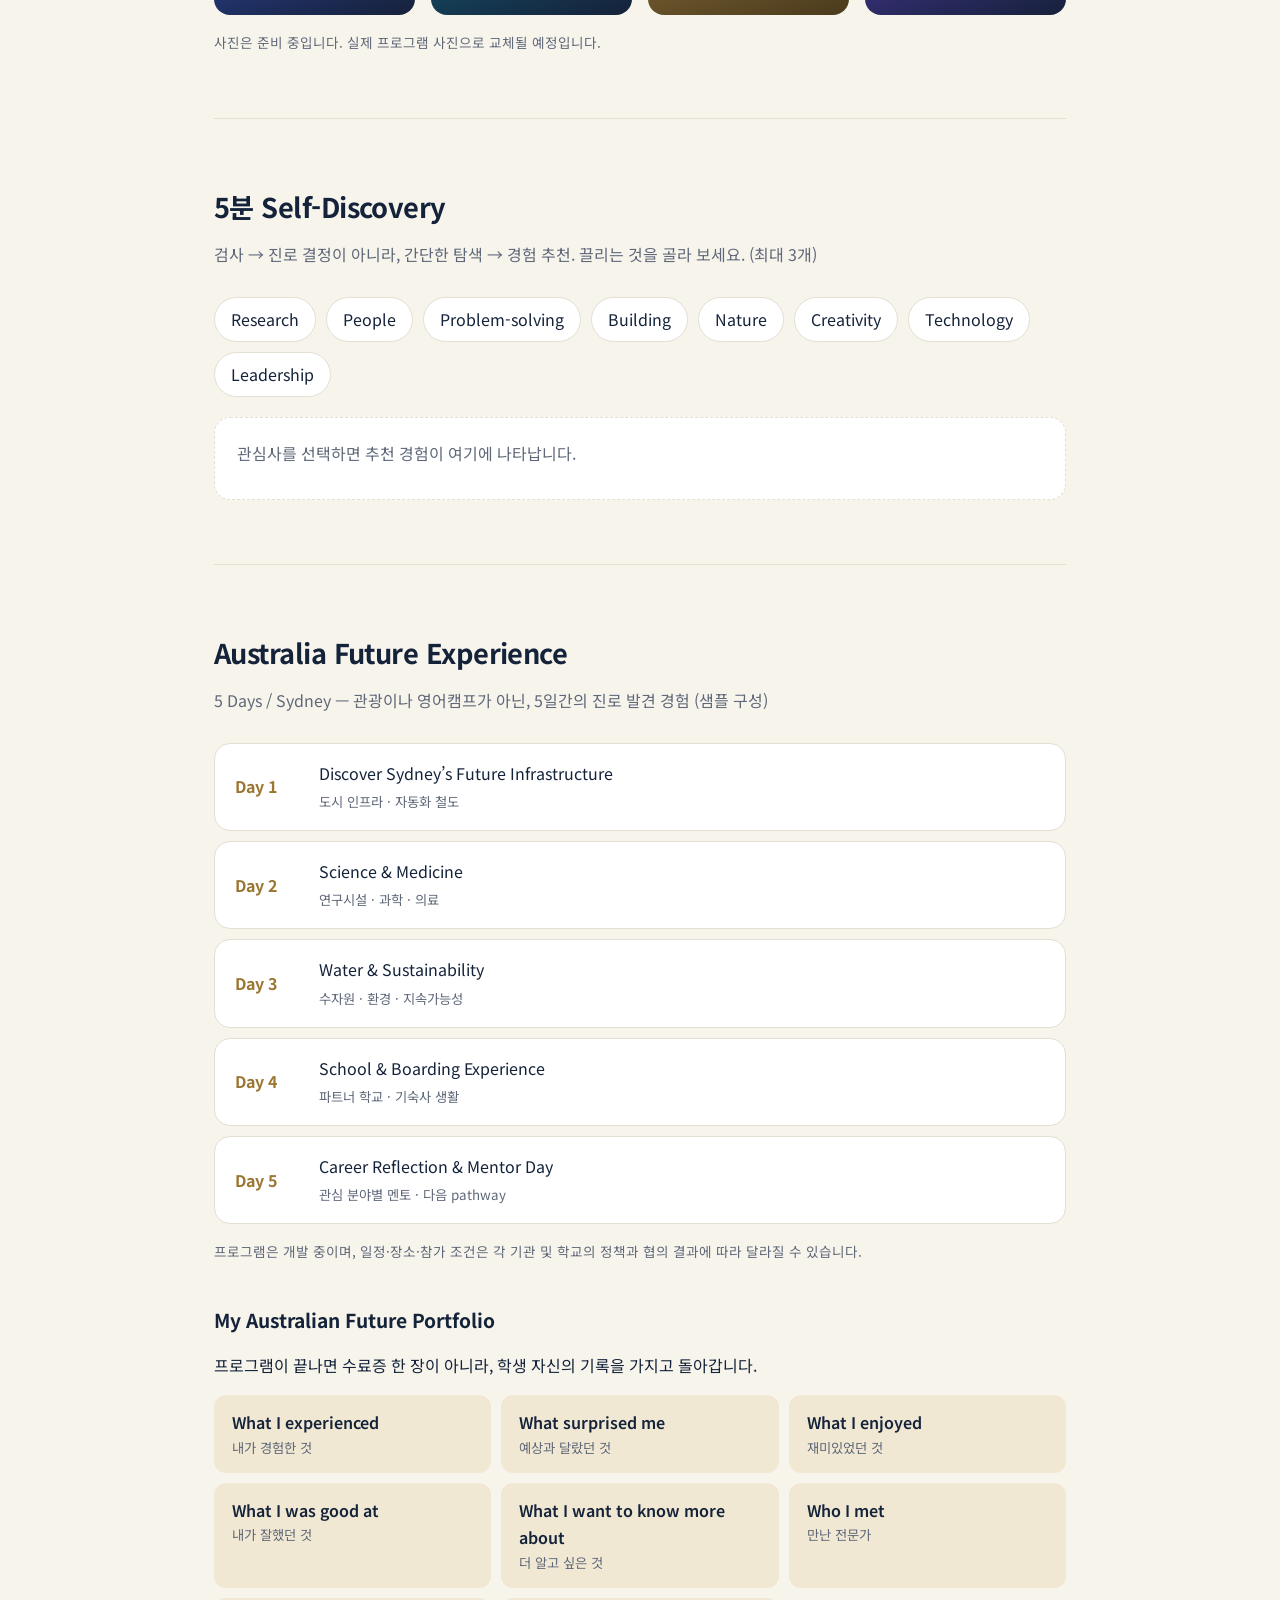
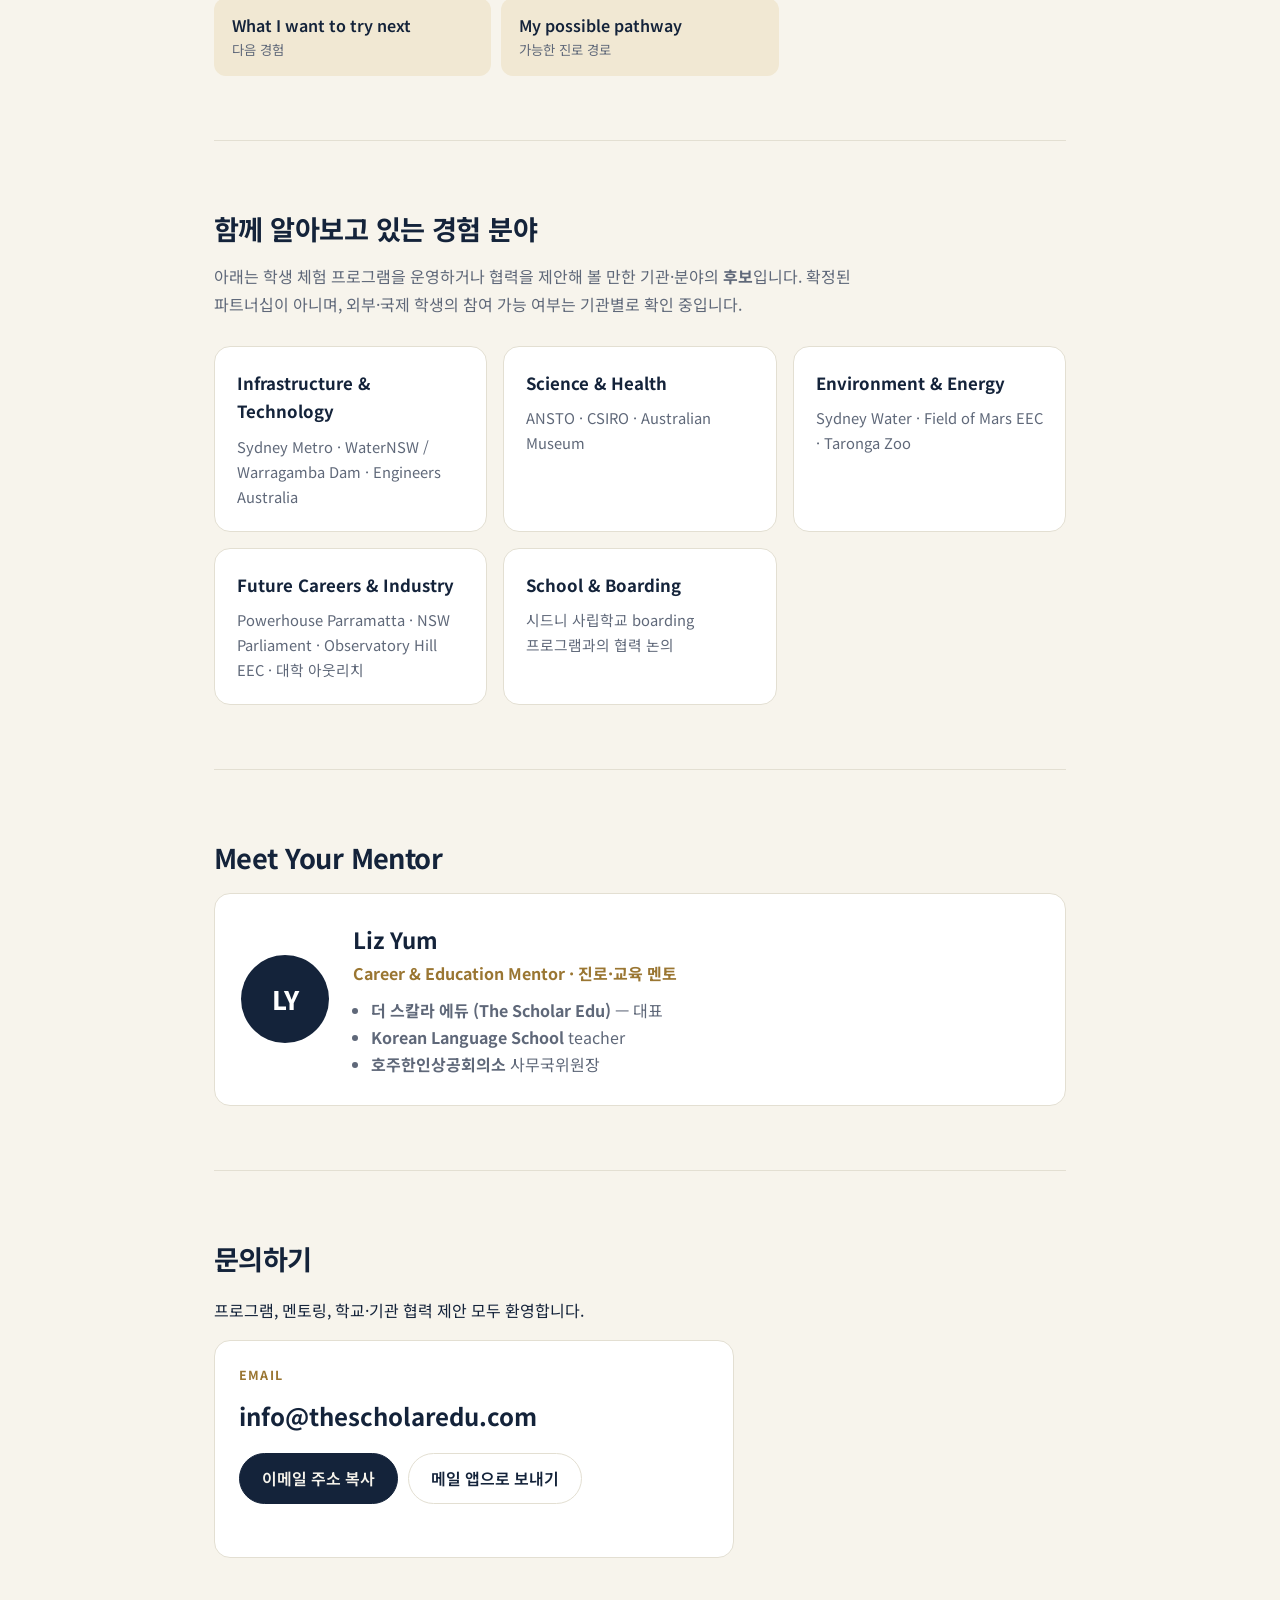
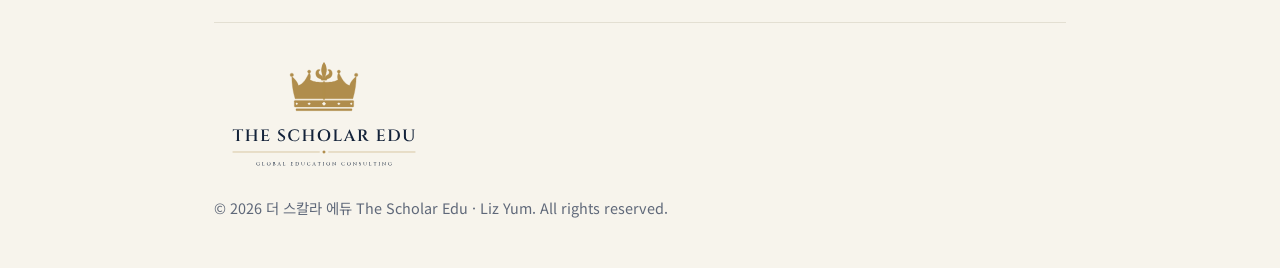
==== commit 2bf17871: "Update mentor roles; add phone to business card Co-Authored-By: Claude Sonnet 5.5 <noreply@anthropic" ====
--- a/index.html
+++ b/index.html
@@ -136,9 +136,9 @@
           <h3>Liz Yum</h3>
           <p class="role">Career &amp; Education Mentor · 진로·교육 멘토</p>
           <ul class="roles">
-            <li><b>Korean Language School</b> — 이중언어반 교사</li>
-            <li><b>호주한인상공회의소</b> — 사무행정 지원</li>
-            <li><b>더 스칼라 에듀 The Scholar Edu</b> — 대표</li>
+            <li><b>더 스칼라 에듀 (The Scholar Edu)</b> — 대표</li>
+            <li><b>Korean Language School</b> teacher</li>
+            <li><b>호주한인상공회의소</b> 사무국위원장</li>
           </ul>
         </div>
       </div>
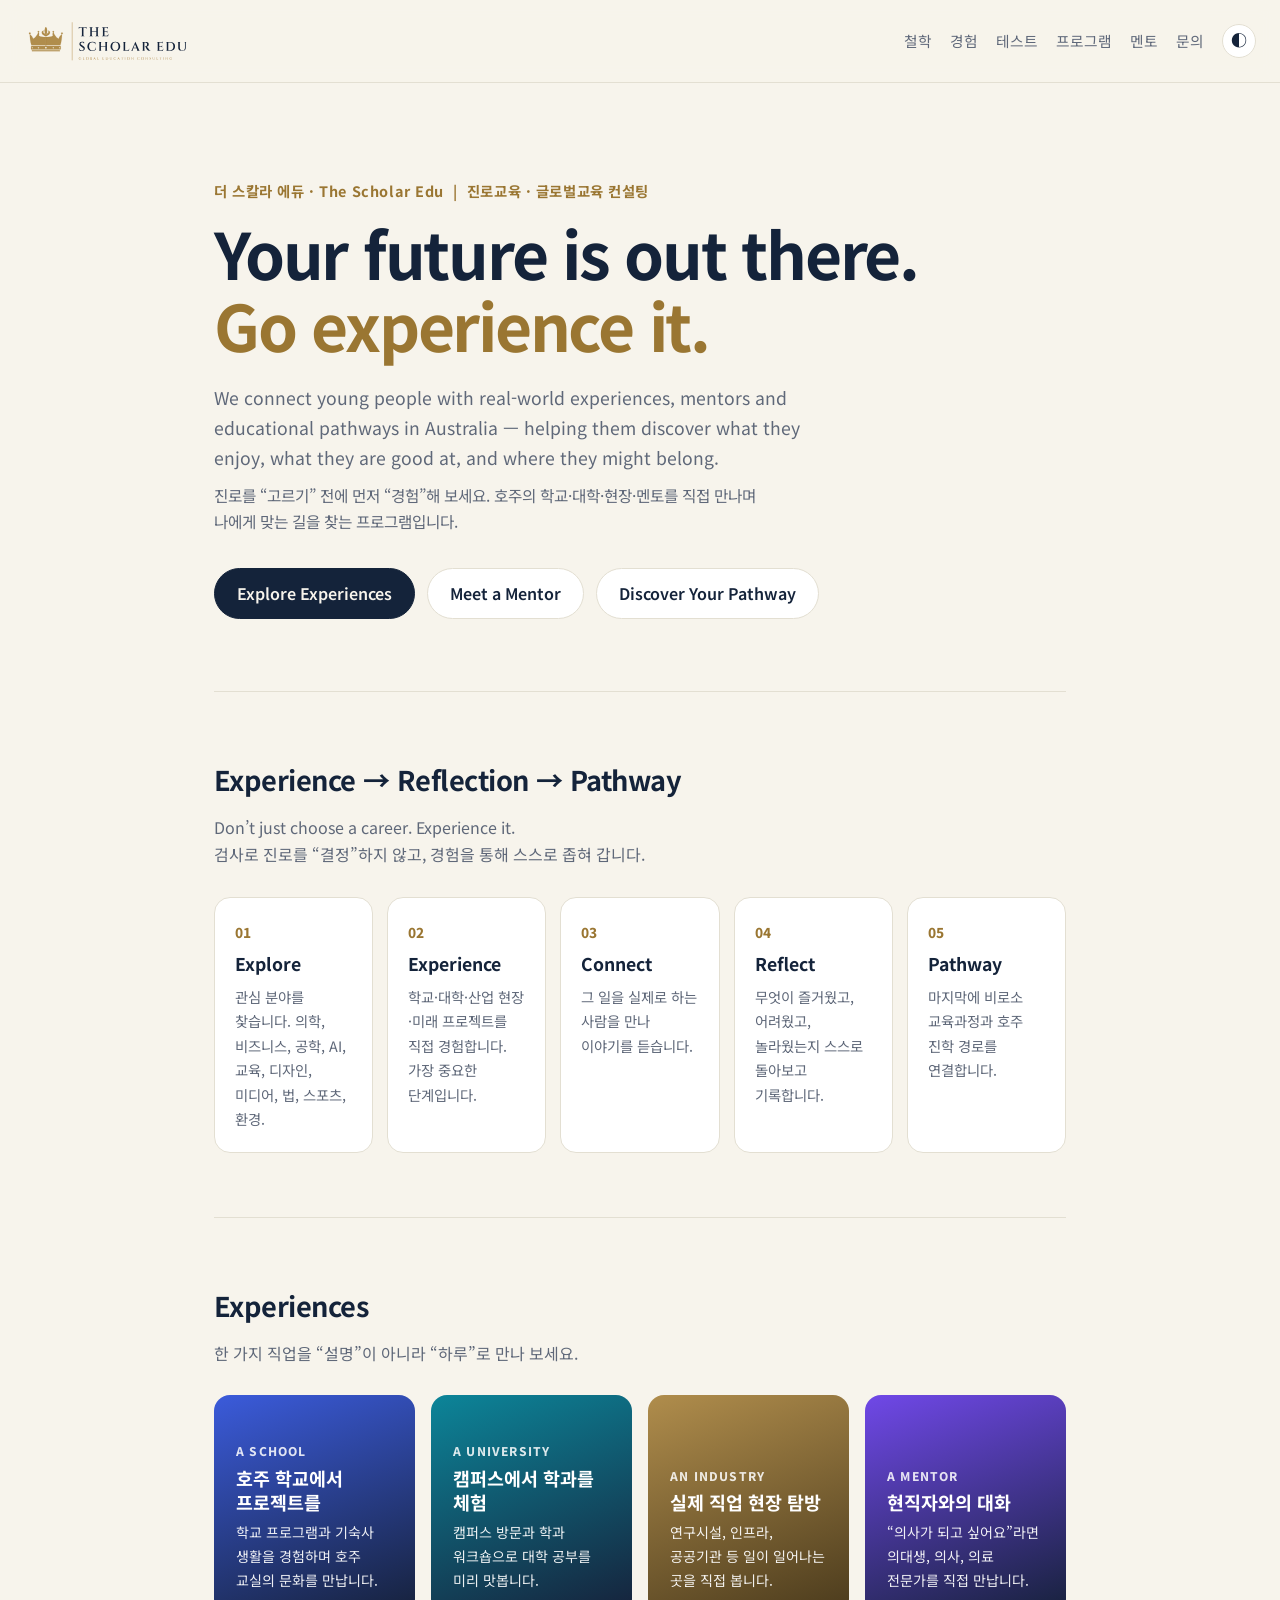
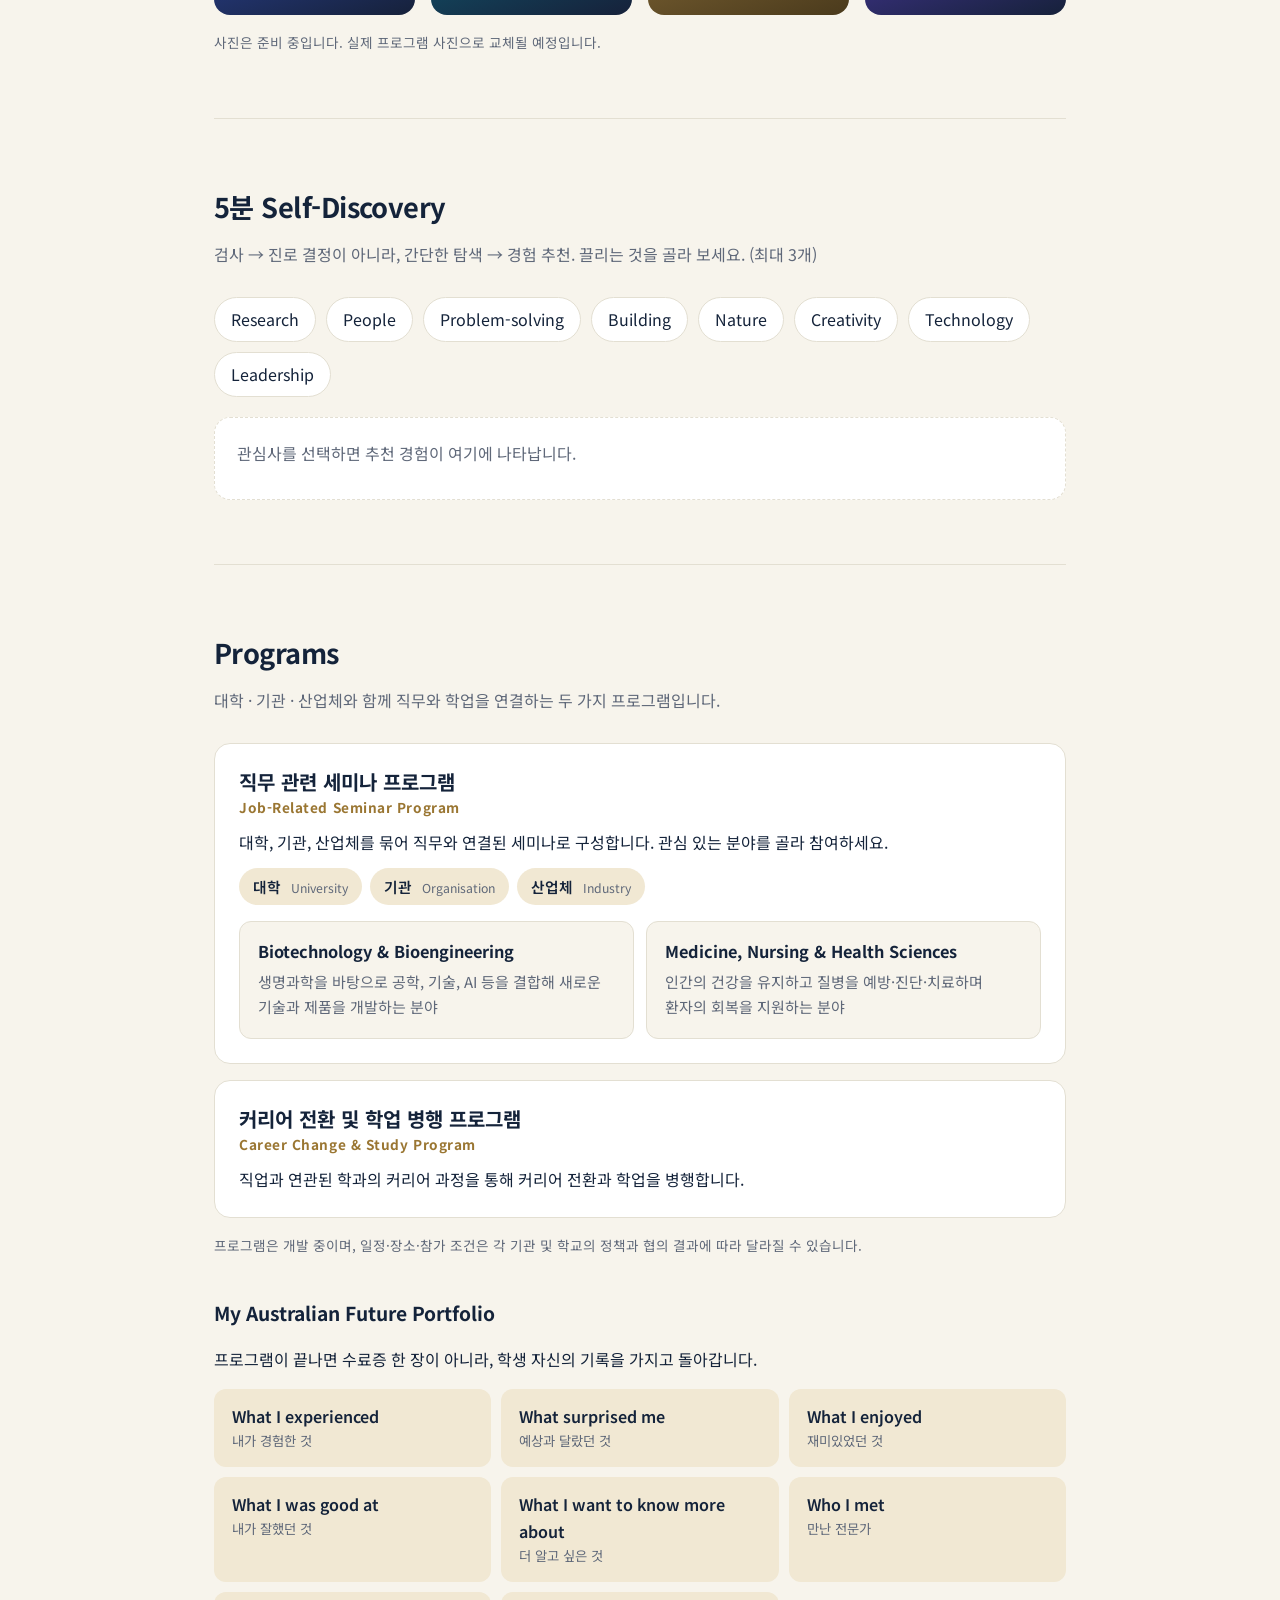
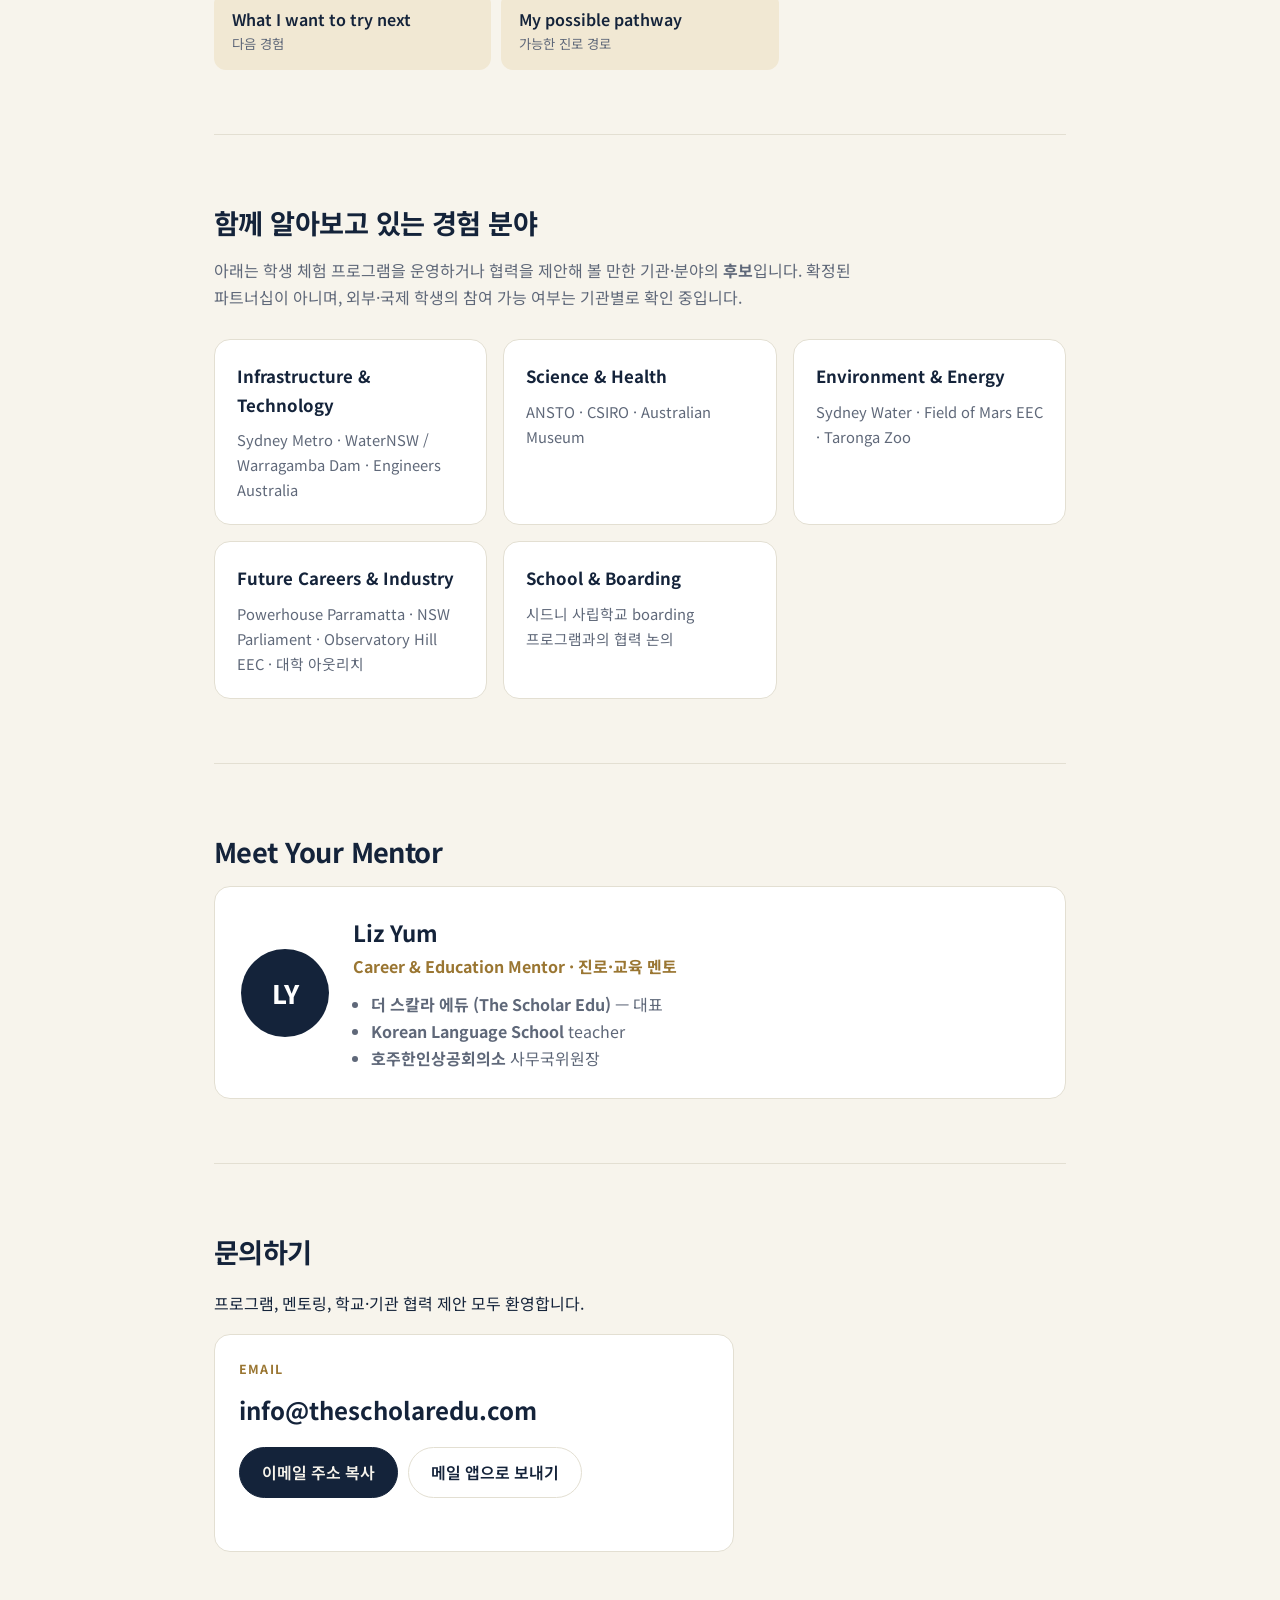
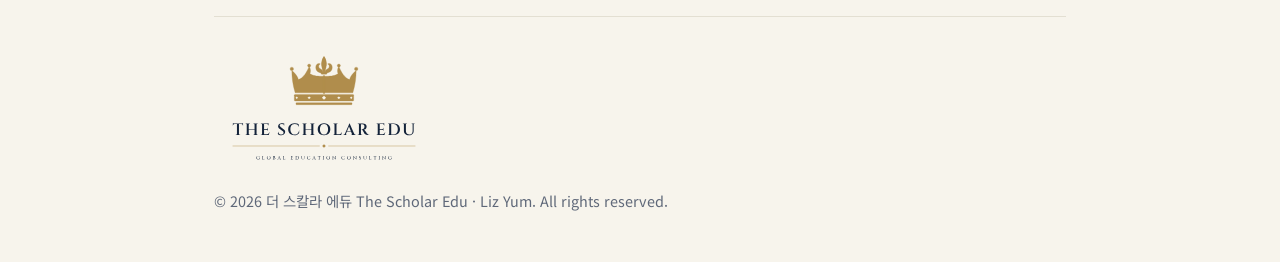
==== commit 40379e0e: "Programs: job-related seminar program (2 categories) + career change & study program; remove address" ====
--- a/index.html
+++ b/index.html
@@ -91,15 +91,34 @@
     </section>
 
     <section id="program" class="section">
-      <h2>Australia Future Experience</h2>
-      <p class="section-lead">5 Days / Sydney — 관광이나 영어캠프가 아닌, 5일간의 진로 발견 경험 (샘플 구성)</p>
-      <ol class="days">
-        <li><b>Day 1</b><span>Discover Sydney’s Future Infrastructure<br><small>도시 인프라 · 자동화 철도</small></span></li>
-        <li><b>Day 2</b><span>Science &amp; Medicine<br><small>연구시설 · 과학 · 의료</small></span></li>
-        <li><b>Day 3</b><span>Water &amp; Sustainability<br><small>수자원 · 환경 · 지속가능성</small></span></li>
-        <li><b>Day 4</b><span>School &amp; Boarding Experience<br><small>파트너 학교 · 기숙사 생활</small></span></li>
-        <li><b>Day 5</b><span>Career Reflection &amp; Mentor Day<br><small>관심 분야별 멘토 · 다음 pathway</small></span></li>
-      </ol>
+      <h2>Programs</h2>
+      <p class="section-lead">대학 · 기관 · 산업체와 함께 직무와 학업을 연결하는 두 가지 프로그램입니다.</p>
+
+      <article class="program">
+        <h3>직무 관련 세미나 프로그램 <span class="en">Job-Related Seminar Program</span></h3>
+        <p>대학, 기관, 산업체를 묶어 직무와 연결된 세미나로 구성합니다. 관심 있는 분야를 골라 참여하세요.</p>
+        <ul class="bundle" aria-label="참여 주체">
+          <li>대학 <small>University</small></li>
+          <li>기관 <small>Organisation</small></li>
+          <li>산업체 <small>Industry</small></li>
+        </ul>
+        <div class="cats">
+          <section class="cat">
+            <h4>Biotechnology &amp; Bioengineering</h4>
+            <p>생명과학을 바탕으로 공학, 기술, AI 등을 결합해 새로운 기술과 제품을 개발하는 분야</p>
+          </section>
+          <section class="cat">
+            <h4>Medicine, Nursing &amp; Health Sciences</h4>
+            <p>인간의 건강을 유지하고 질병을 예방·진단·치료하며 환자의 회복을 지원하는 분야</p>
+          </section>
+        </div>
+      </article>
+
+      <article class="program">
+        <h3>커리어 전환 및 학업 병행 프로그램 <span class="en">Career Change &amp; Study Program</span></h3>
+        <p>직업과 연관된 학과의 커리어 과정을 통해 커리어 전환과 학업을 병행합니다.</p>
+      </article>
+
       <p class="note">프로그램은 개발 중이며, 일정·장소·참가 조건은 각 기관 및 학교의 정책과 협의 결과에 따라 달라질 수 있습니다.</p>
 
       <h3 class="sub">My Australian Future Portfolio</h3>
--- a/style.css
+++ b/style.css
@@ -180,10 +180,17 @@
 .result ul { margin: 0; padding-left: 20px; }
 .result li { margin-bottom: 4px; }
 
-.days { list-style: none; margin: 0; padding: 0; display: grid; gap: 10px; }
-.days li { display: grid; grid-template-columns: 70px 1fr; gap: 14px; padding: 16px 20px; background: var(--surface); border: 1px solid var(--border); border-radius: var(--radius); align-items: center; }
-.days b { color: var(--accent); }
-.days small { color: var(--muted); }
+.program { display: grid; gap: 12px; padding: 24px; margin-bottom: 16px; background: var(--surface); border: 1px solid var(--border); border-radius: var(--radius); }
+.program h3 { margin: 0; font-size: 1.25rem; line-height: 1.4; }
+.program h3 .en { display: block; margin-top: 2px; font-size: 0.85rem; font-weight: 700; letter-spacing: 0.04em; color: var(--accent); }
+.program > p { margin: 0; }
+.bundle { list-style: none; margin: 0; padding: 0; display: flex; flex-wrap: wrap; gap: 8px; }
+.bundle li { padding: 6px 14px; border-radius: 999px; background: var(--accent-soft); font-weight: 600; font-size: 0.92rem; }
+.bundle small { margin-left: 6px; font-weight: 400; color: var(--muted); }
+.cats { display: grid; gap: 12px; grid-template-columns: repeat(2, 1fr); margin-top: 4px; }
+.cat { min-width: 0; padding: 18px; border: 1px solid var(--border); border-radius: 12px; background: var(--bg); }
+.cat h4 { margin: 0 0 6px; font-size: 1.02rem; line-height: 1.4; overflow-wrap: anywhere; }
+.cat p { margin: 0; color: var(--muted); font-size: 0.94rem; }
 
 .portfolio { list-style: none; margin: 16px 0 0; padding: 0; display: grid; gap: 10px; grid-template-columns: repeat(auto-fit, minmax(240px, 1fr)); }
 .portfolio li { padding: 14px 18px; background: var(--accent-soft); border-radius: 12px; font-weight: 600; }
@@ -216,6 +223,10 @@
   border-top: 1px solid var(--border);
 }
 
+@media (max-width: 700px) {
+  .cats { grid-template-columns: 1fr; }
+}
+
 @media (max-width: 860px) {
   .steps { grid-template-columns: repeat(2, 1fr); }
   .tiles { grid-template-columns: repeat(2, 1fr); }
@@ -235,5 +246,4 @@
   main { padding-left: 16px; padding-right: 16px; }
   .site-footer { width: calc(100% - 32px); }
   .profile { flex-direction: column; align-items: flex-start; }
-  .days li { grid-template-columns: 1fr; gap: 4px; }
-}
+}
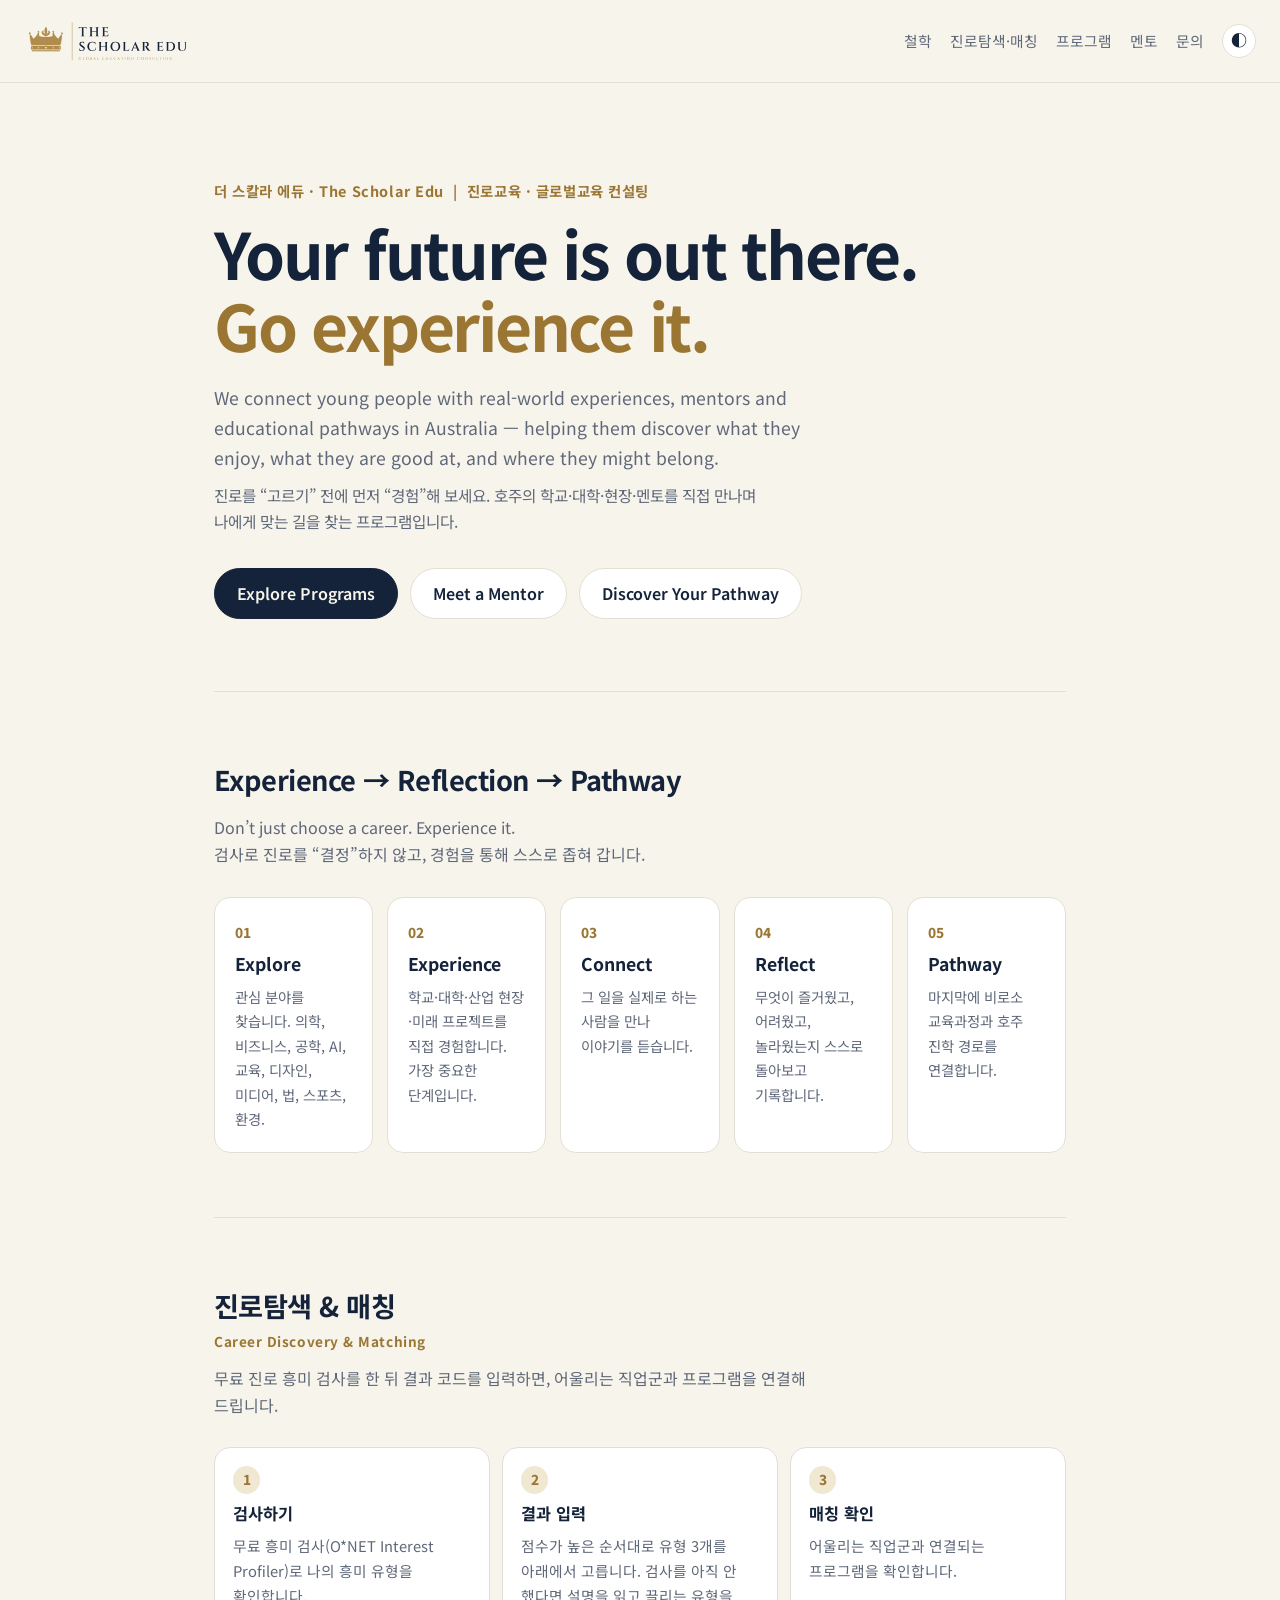
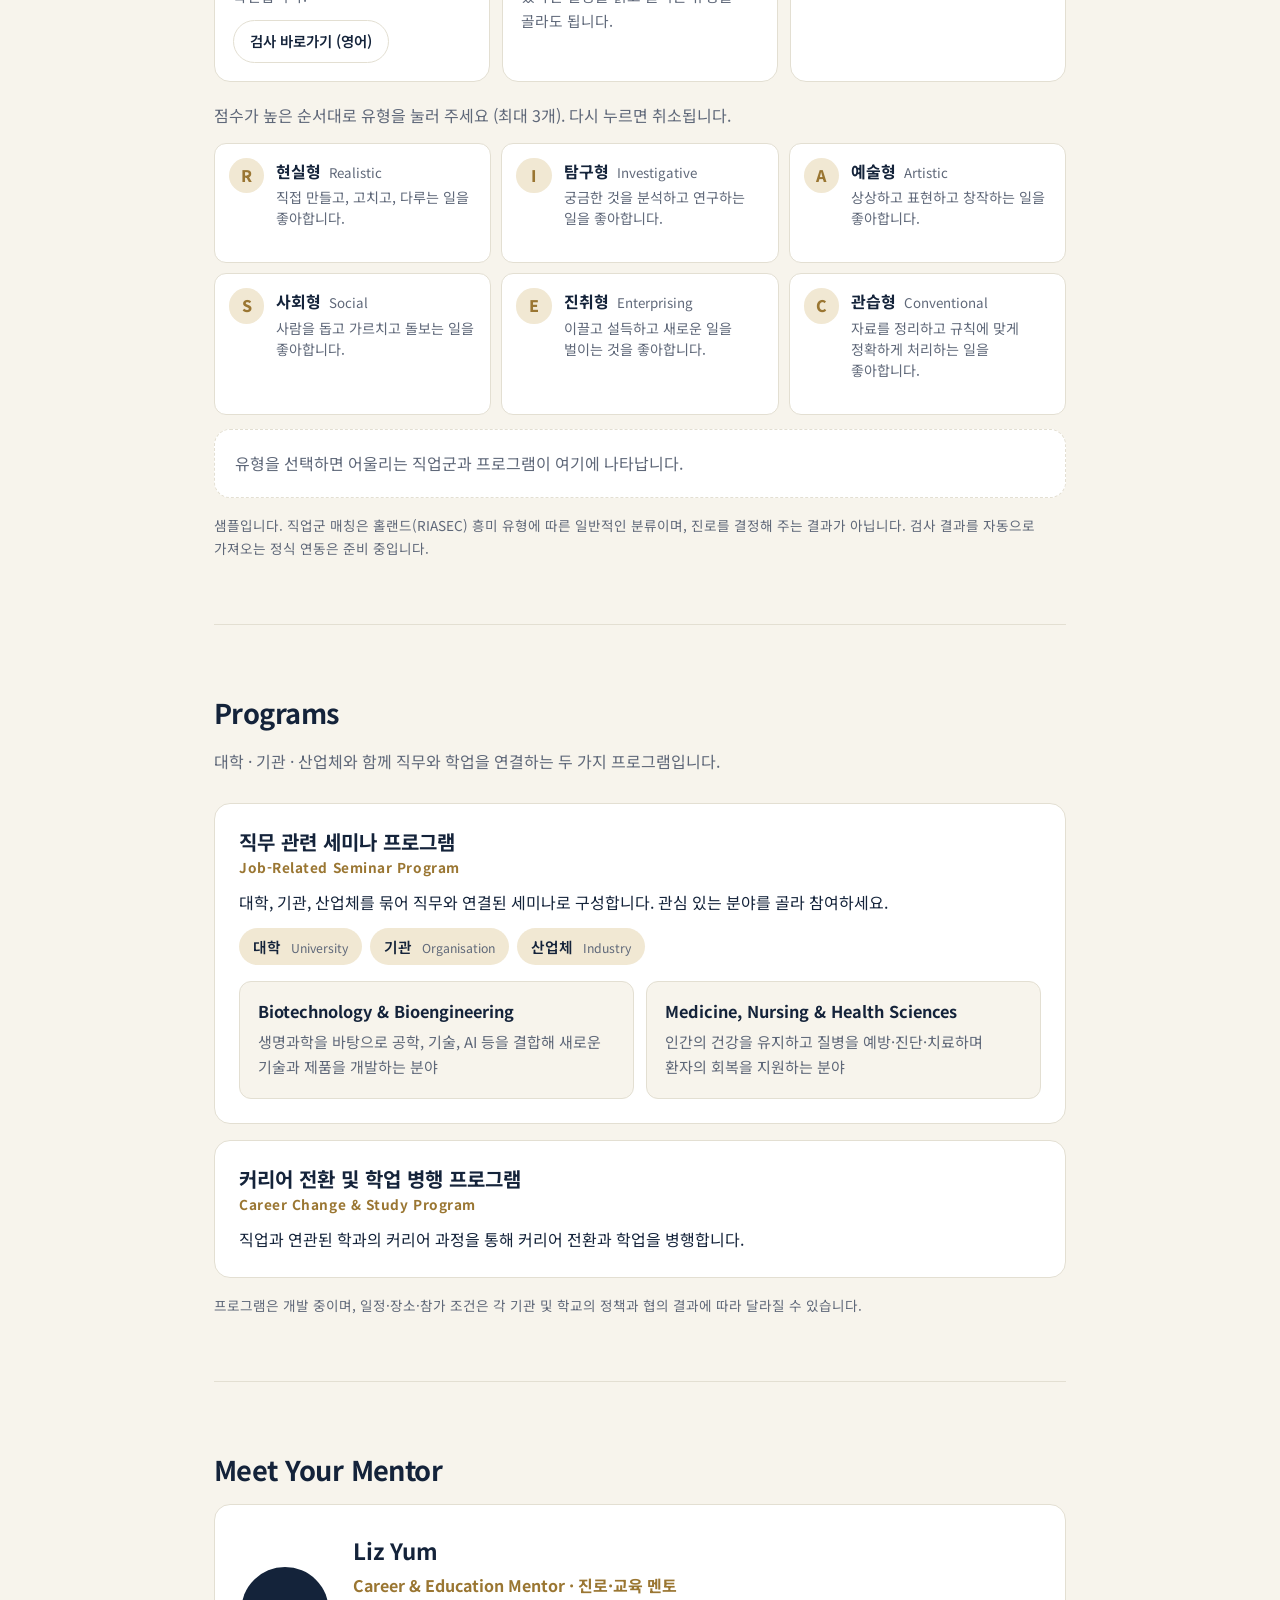
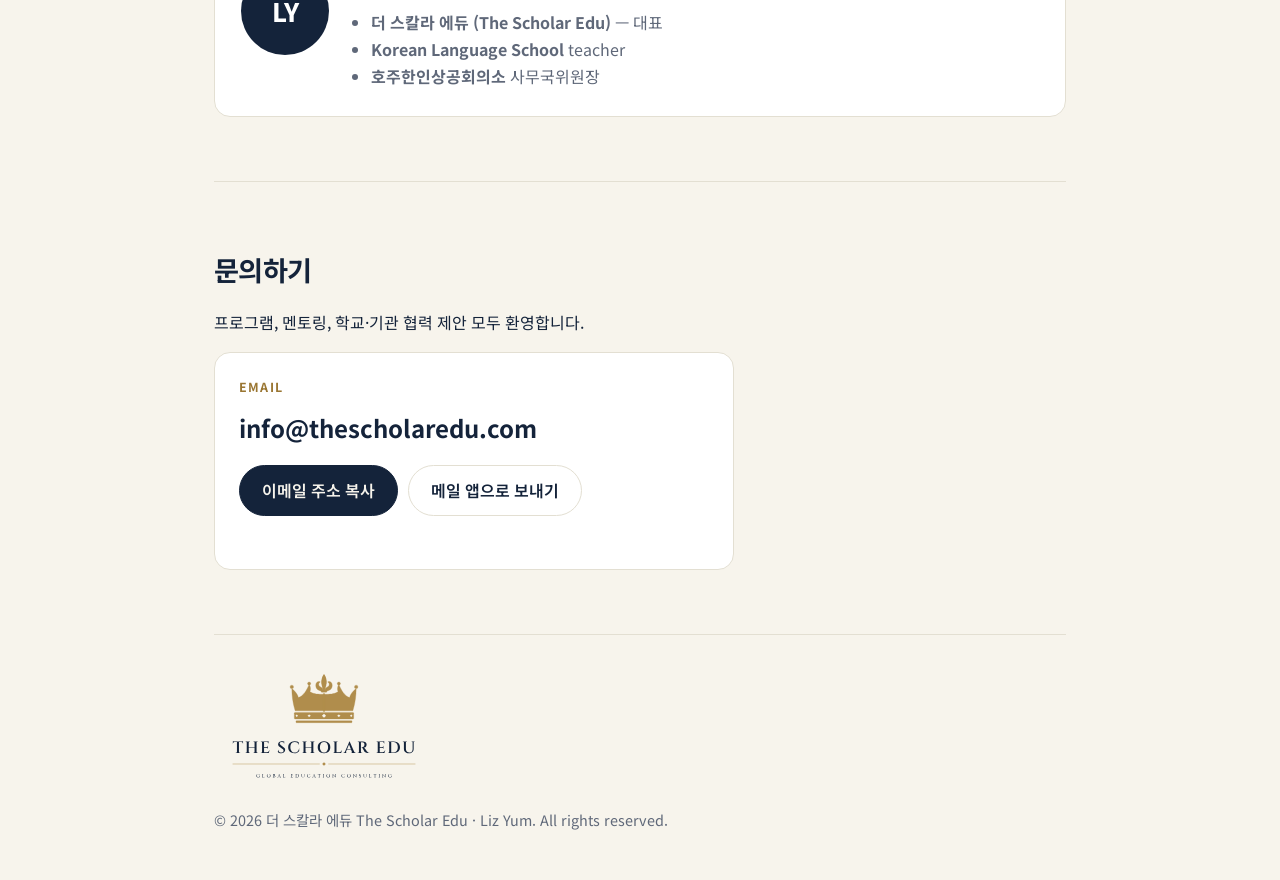
==== commit d1f46e24: "Replace experience cards / self-discovery / candidate areas with Career Discovery & Matching; remove" ====
--- a/index.html
+++ b/index.html
@@ -10,6 +10,7 @@
   <link href="https://fonts.googleapis.com/css2?family=Noto+Sans+KR:wght@400;500;700;800&display=swap" rel="stylesheet">
   <link rel="icon" type="image/svg+xml" href="logo/scholar-monogram-light.svg">
   <link rel="stylesheet" href="style.css">
+  <link rel="stylesheet" href="matching.css">
 </head>
 <body>
   <header class="site-header">
@@ -19,8 +20,7 @@
     </a>
     <nav aria-label="주요 메뉴">
       <a href="#approach">철학</a>
-      <a href="#experiences">경험</a>
-      <a href="#discover">테스트</a>
+      <a href="#discover">진로탐색·매칭</a>
       <a href="#program">프로그램</a>
       <a href="#mentor">멘토</a>
       <a href="#contact">문의</a>
@@ -35,7 +35,7 @@
       <p class="lead">We connect young people with real-world experiences, mentors and educational pathways in Australia — helping them discover what they enjoy, what they are good at, and where they might belong.</p>
       <p class="lead-ko">진로를 “고르기” 전에 먼저 “경험”해 보세요. 호주의 학교·대학·현장·멘토를 직접 만나며 나에게 맞는 길을 찾는 프로그램입니다.</p>
       <div class="actions">
-        <a class="btn primary" href="#experiences">Explore Experiences</a>
+        <a class="btn primary" href="#program">Explore Programs</a>
         <a class="btn" href="#mentor">Meet a Mentor</a>
         <a class="btn" href="#discover">Discover Your Pathway</a>
       </div>
@@ -53,41 +53,17 @@
       </ol>
     </section>
 
-    <section id="experiences" class="section">
-      <h2>Experiences</h2>
-      <p class="section-lead">한 가지 직업을 “설명”이 아니라 “하루”로 만나 보세요.</p>
-      <div class="tiles">
-        <article class="tile t1">
-          <span class="kicker">A School</span>
-          <h3>호주 학교에서 프로젝트를</h3>
-          <p>학교 프로그램과 기숙사 생활을 경험하며 호주 교실의 문화를 만납니다.</p>
-        </article>
-        <article class="tile t2">
-          <span class="kicker">A University</span>
-          <h3>캠퍼스에서 학과를 체험</h3>
-          <p>캠퍼스 방문과 학과 워크숍으로 대학 공부를 미리 맛봅니다.</p>
-        </article>
-        <article class="tile t3">
-          <span class="kicker">An Industry</span>
-          <h3>실제 직업 현장 탐방</h3>
-          <p>연구시설, 인프라, 공공기관 등 일이 일어나는 곳을 직접 봅니다.</p>
-        </article>
-        <article class="tile t4">
-          <span class="kicker">A Mentor</span>
-          <h3>현직자와의 대화</h3>
-          <p>“의사가 되고 싶어요”라면 의대생, 의사, 의료 전문가를 직접 만납니다.</p>
-        </article>
-      </div>
-      <p class="note">사진은 준비 중입니다. 실제 프로그램 사진으로 교체될 예정입니다.</p>
-    </section>
-
     <section id="discover" class="section">
-      <h2>5분 Self-Discovery</h2>
-      <p class="section-lead">검사 → 진로 결정이 아니라, 간단한 탐색 → 경험 추천. 끌리는 것을 골라 보세요. (최대 3개)</p>
-      <div id="chips" class="chips" role="group" aria-label="관심사 선택"></div>
-      <div id="result" class="result" aria-live="polite">
-        <p class="muted">관심사를 선택하면 추천 경험이 여기에 나타납니다.</p>
-      </div>
+      <h2>진로탐색 &amp; 매칭 <span class="en-sub">Career Discovery &amp; Matching</span></h2>
+      <p class="section-lead">무료 진로 흥미 검사를 한 뒤 결과 코드를 입력하면, 어울리는 직업군과 프로그램을 연결해 드립니다.</p>
+      <ol class="flow">
+        <li><b>검사하기</b><span>무료 흥미 검사(O*NET Interest Profiler)로 나의 흥미 유형을 확인합니다.</span>
+          <a class="btn" href="https://www.mynextmove.org/explore/ip" target="_blank" rel="noopener">검사 바로가기 (영어)</a></li>
+        <li><b>결과 입력</b><span>점수가 높은 순서대로 유형 3개를 아래에서 고릅니다. 검사를 아직 안 했다면 설명을 읽고 끌리는 유형을 골라도 됩니다.</span></li>
+        <li><b>매칭 확인</b><span>어울리는 직업군과 연결되는 프로그램을 확인합니다.</span></li>
+      </ol>
+      <div id="matcher" class="matcher"></div>
+      <p class="note">샘플입니다. 직업군 매칭은 홀랜드(RIASEC) 흥미 유형에 따른 일반적인 분류이며, 진로를 결정해 주는 결과가 아닙니다. 검사 결과를 자동으로 가져오는 정식 연동은 준비 중입니다.</p>
     </section>
 
     <section id="program" class="section">
@@ -121,30 +97,6 @@
 
       <p class="note">프로그램은 개발 중이며, 일정·장소·참가 조건은 각 기관 및 학교의 정책과 협의 결과에 따라 달라질 수 있습니다.</p>
 
-      <h3 class="sub">My Australian Future Portfolio</h3>
-      <p>프로그램이 끝나면 수료증 한 장이 아니라, 학생 자신의 기록을 가지고 돌아갑니다.</p>
-      <ul class="portfolio">
-        <li>What I experienced <small>내가 경험한 것</small></li>
-        <li>What surprised me <small>예상과 달랐던 것</small></li>
-        <li>What I enjoyed <small>재미있었던 것</small></li>
-        <li>What I was good at <small>내가 잘했던 것</small></li>
-        <li>What I want to know more about <small>더 알고 싶은 것</small></li>
-        <li>Who I met <small>만난 전문가</small></li>
-        <li>What I want to try next <small>다음 경험</small></li>
-        <li>My possible pathway <small>가능한 진로 경로</small></li>
-      </ul>
-    </section>
-
-    <section id="explore-list" class="section">
-      <h2>함께 알아보고 있는 경험 분야</h2>
-      <p class="section-lead">아래는 학생 체험 프로그램을 운영하거나 협력을 제안해 볼 만한 기관·분야의 <b>후보</b>입니다. 확정된 파트너십이 아니며, 외부·국제 학생의 참여 가능 여부는 기관별로 확인 중입니다.</p>
-      <div class="cards">
-        <article class="card"><h3>Infrastructure &amp; Technology</h3><p>Sydney Metro · WaterNSW / Warragamba Dam · Engineers Australia</p></article>
-        <article class="card"><h3>Science &amp; Health</h3><p>ANSTO · CSIRO · Australian Museum</p></article>
-        <article class="card"><h3>Environment &amp; Energy</h3><p>Sydney Water · Field of Mars EEC · Taronga Zoo</p></article>
-        <article class="card"><h3>Future Careers &amp; Industry</h3><p>Powerhouse Parramatta · NSW Parliament · Observatory Hill EEC · 대학 아웃리치</p></article>
-        <article class="card"><h3>School &amp; Boarding</h3><p>시드니 사립학교 boarding 프로그램과의 협력 논의</p></article>
-      </div>
     </section>
 
     <section id="mentor" class="section">
@@ -184,6 +136,7 @@
     <p>© <span id="year"></span> 더 스칼라 에듀 The Scholar Edu · Liz Yum. All rights reserved.</p>
   </footer>
 
+  <script src="matching.js"></script>
   <script src="script.js"></script>
 </body>
 </html>
--- a/style.css
+++ b/style.css
@@ -11,7 +11,6 @@
   --btn-fg: #f7f4ec;
   --radius: 16px;
 }
-
 :root[data-theme="dark"] {
   --bg: #0e1a2d;
   --surface: #16253d;
@@ -23,7 +22,6 @@
   --btn-bg: #c9a45f;
   --btn-fg: #14233a;
 }
-
 @media (prefers-color-scheme: dark) {
   :root:not([data-theme="light"]) {
     --bg: #0e1a2d;
@@ -37,11 +35,8 @@
   --btn-fg: #14233a;
   }
 }
-
 * { box-sizing: border-box; }
-
 html { scroll-behavior: smooth; }
-
 body {
   margin: 0;
   background: var(--bg);
@@ -52,9 +47,7 @@
   word-break: keep-all;
   overflow-wrap: break-word;
 }
-
 a { color: inherit; text-decoration: none; }
-
 .site-header {
   position: sticky;
   top: env(safe-area-inset-top, 0px);
@@ -68,7 +61,6 @@
   backdrop-filter: blur(10px);
   border-bottom: 1px solid var(--border);
 }
-
 .logo { display: block; flex: none; line-height: 0; }
 .logo img { height: 54px; width: auto; }
 img.logo-dark { display: none; }
@@ -80,11 +72,9 @@
 }
 .footer-logo { width: 220px; max-width: 70%; height: auto; }
 .site-footer p { margin: 12px 0 0; }
-
 .site-header nav { display: flex; align-items: center; gap: 18px; }
 .site-header nav a { color: var(--muted); font-size: 0.92rem; white-space: nowrap; }
 .site-header nav a:hover { color: var(--text); }
-
 #theme-toggle {
   border: 1px solid var(--border);
   background: var(--surface);
@@ -96,9 +86,7 @@
   font-size: 1rem;
   flex: none;
 }
-
 main { max-width: 900px; margin: 0 auto; padding: 0 24px; }
-
 .hero { padding: 96px 0 72px; }
 .eyebrow { color: var(--accent); font-weight: 700; font-size: 0.9rem; letter-spacing: 0.04em; margin: 0 0 14px; }
 .hero h1 {
@@ -110,9 +98,7 @@
 .accent { color: var(--accent); }
 .lead { font-size: 1.1rem; color: var(--muted); max-width: 36em; margin: 0 0 10px; }
 .lead-ko { color: var(--muted); max-width: 36em; margin: 0 0 32px; font-size: 0.98rem; }
-
 .actions { display: flex; flex-wrap: wrap; gap: 12px; }
-
 .btn {
   display: inline-block;
   padding: 11px 22px;
@@ -127,59 +113,17 @@
 }
 .btn:hover { transform: translateY(-2px); box-shadow: 0 6px 18px rgba(0, 0, 0, 0.12); }
 .btn.primary { background: var(--btn-bg); border-color: var(--btn-bg); color: var(--btn-fg); }
-
 .section { padding: 64px 0; border-top: 1px solid var(--border); scroll-margin-top: 60px; }
 .section h2 { font-size: 1.7rem; margin: 0 0 12px; letter-spacing: -0.02em; }
 .section-lead { color: var(--muted); margin: 0 0 28px; max-width: 40em; }
 .sub { margin: 40px 0 8px; font-size: 1.2rem; }
 .muted { color: var(--muted); }
 .note { color: var(--muted); font-size: 0.85rem; margin: 16px 0 0; }
-
 .steps { list-style: none; margin: 0; padding: 0; display: grid; gap: 14px; grid-template-columns: repeat(5, 1fr); }
 .steps li { padding: 20px; background: var(--surface); border: 1px solid var(--border); border-radius: var(--radius); }
 .steps .num { color: var(--accent); font-weight: 800; font-size: 0.85rem; }
 .steps h3 { margin: 4px 0 6px; font-size: 1.1rem; }
 .steps p { margin: 0; color: var(--muted); font-size: 0.9rem; }
-
-.tiles { display: grid; gap: 16px; grid-template-columns: repeat(4, 1fr); }
-.tile {
-  min-height: 220px;
-  padding: 22px;
-  border-radius: var(--radius);
-  color: #fff;
-  display: flex;
-  flex-direction: column;
-  justify-content: flex-end;
-  transition: transform 0.2s;
-}
-.tile:hover { transform: translateY(-4px); }
-.tile .kicker { font-size: 0.75rem; font-weight: 800; letter-spacing: 0.1em; text-transform: uppercase; opacity: 0.85; }
-.tile h3 { margin: 4px 0 6px; font-size: 1.15rem; line-height: 1.35; }
-.tile p { margin: 0; font-size: 0.88rem; opacity: 0.92; }
-.t1 { background: linear-gradient(160deg, #3b5bdb, #16213a); }
-.t2 { background: linear-gradient(160deg, #0c8599, #16213a); }
-.t3 { background: linear-gradient(160deg, #b08d4c, #4a3a1c); }
-.t4 { background: linear-gradient(160deg, #7048e8, #16213a); }
-
-.chips { display: flex; flex-wrap: wrap; gap: 10px; margin-bottom: 20px; }
-.chip {
-  padding: 8px 16px;
-  border-radius: 999px;
-  border: 1px solid var(--border);
-  background: var(--surface);
-  color: var(--text);
-  font: inherit;
-  cursor: pointer;
-}
-.chip[aria-pressed="true"] { background: var(--btn-bg); border-color: var(--btn-bg); color: var(--btn-fg); }
-.chip:disabled { opacity: 0.45; cursor: not-allowed; }
-
-.result { padding: 22px; background: var(--surface); border: 1px dashed var(--border); border-radius: var(--radius); }
-.result p { margin: 0 0 10px; }
-.result h4 { margin: 0 0 10px; font-size: 1.05rem; }
-.result ul { margin: 0; padding-left: 20px; }
-.result li { margin-bottom: 4px; }
-
 .program { display: grid; gap: 12px; padding: 24px; margin-bottom: 16px; background: var(--surface); border: 1px solid var(--border); border-radius: var(--radius); }
 .program h3 { margin: 0; font-size: 1.25rem; line-height: 1.4; }
 .program h3 .en { display: block; margin-top: 2px; font-size: 0.85rem; font-weight: 700; letter-spacing: 0.04em; color: var(--accent); }
@@ -191,28 +135,25 @@
 .cat { min-width: 0; padding: 18px; border: 1px solid var(--border); border-radius: 12px; background: var(--bg); }
 .cat h4 { margin: 0 0 6px; font-size: 1.02rem; line-height: 1.4; overflow-wrap: anywhere; }
 .cat p { margin: 0; color: var(--muted); font-size: 0.94rem; }
-
-.portfolio { list-style: none; margin: 16px 0 0; padding: 0; display: grid; gap: 10px; grid-template-columns: repeat(auto-fit, minmax(240px, 1fr)); }
-.portfolio li { padding: 14px 18px; background: var(--accent-soft); border-radius: 12px; font-weight: 600; }
-.portfolio small { display: block; color: var(--muted); font-weight: 400; }
-
-.cards { display: grid; gap: 16px; grid-template-columns: repeat(auto-fit, minmax(250px, 1fr)); }
-.card { padding: 22px; background: var(--surface); border: 1px solid var(--border); border-radius: var(--radius); }
-.card h3 { margin: 0 0 8px; font-size: 1.05rem; }
-.card p { margin: 0; color: var(--muted); font-size: 0.92rem; }
-
 .profile { display: flex; gap: 24px; align-items: center; padding: 26px; background: var(--surface); border: 1px solid var(--border); border-radius: var(--radius); }
 .avatar { flex: none; width: 88px; height: 88px; border-radius: 50%; background: var(--navy); color: #fff; display: grid; place-items: center; font-size: 1.6rem; font-weight: 800; }
 .profile h3 { margin: 0; font-size: 1.4rem; }
 .role { margin: 2px 0 10px; color: var(--accent); font-weight: 700; }
 .roles { margin: 0; padding-left: 18px; color: var(--muted); }
-
 .contact-card { display: grid; gap: 10px; justify-items: start; max-width: 520px; padding: 24px; background: var(--surface); border: 1px solid var(--border); border-radius: var(--radius); }
 .contact-label { font-size: 0.78rem; font-weight: 700; letter-spacing: 0.1em; text-transform: uppercase; color: var(--accent); }
 .contact-email { font-size: clamp(1.15rem, 4.6vw, 1.5rem); overflow-wrap: anywhere; user-select: all; }
 .contact-actions { display: flex; flex-wrap: wrap; gap: 10px; margin-top: 6px; }
 .contact-card .note { margin: 0; min-height: 1.4em; }
-.btn:focus-visible, .chip:focus-visible { outline: 2px solid var(--accent); outline-offset: 2px; }
+.btn:focus-visible { outline: 2px solid var(--accent); outline-offset: 2px; }
+.en-sub { display: block; margin-top: 2px; font-size: 0.85rem; font-weight: 700; letter-spacing: 0.04em; color: var(--accent); }
+.flow { list-style: none; margin: 0 0 20px; padding: 0; counter-reset: f; display: grid; gap: 12px; grid-template-columns: repeat(3, 1fr); }
+.flow li { counter-increment: f; display: grid; gap: 6px; align-content: start; min-width: 0; padding: 18px; background: var(--surface); border: 1px solid var(--border); border-radius: var(--radius); }
+.flow li::before { content: counter(f); display: grid; place-items: center; width: 1.7rem; height: 1.7rem; border-radius: 50%; background: var(--accent-soft); color: var(--accent); font-weight: 800; font-size: 0.85rem; }
+.flow b { font-size: 1.02rem; }
+.flow span { color: var(--muted); font-size: 0.92rem; }
+.flow .btn { justify-self: start; margin-top: 6px; padding: 8px 16px; font-size: 0.9rem; }
+@media (max-width: 760px) { .flow { grid-template-columns: 1fr; } }
 
 .site-footer {
   width: min(852px, calc(100% - 48px));
@@ -222,24 +163,18 @@
   font-size: 0.9rem;
   border-top: 1px solid var(--border);
 }
-
 @media (max-width: 700px) {
   .cats { grid-template-columns: 1fr; }
 }
-
 @media (max-width: 860px) {
   .steps { grid-template-columns: repeat(2, 1fr); }
-  .tiles { grid-template-columns: repeat(2, 1fr); }
 }
-
 @media (max-width: 760px) {
   .site-header nav a { display: none; }
 }
-
 @media (max-width: 520px) {
-  .steps, .tiles { grid-template-columns: 1fr; }
+  .steps { grid-template-columns: 1fr; }
 }
-
 @media (max-width: 640px) {
   .hero { padding: 64px 0 48px; }
   .site-header { padding: 12px 16px; }
--- a/matching.css
+++ b/matching.css
@@ -0,0 +1,38 @@
+/* Styles for matching.js. Uses the page's colour tokens: --bg --surface --text --muted --border --accent --accent-soft --btn-bg --btn-fg */
+.matcher { display: grid; gap: 14px; }
+.matcher-lead { margin: 0; color: var(--muted); }
+.types { display: grid; gap: 10px; grid-template-columns: repeat(3, 1fr); }
+.type { display: grid; grid-template-columns: auto 1fr; grid-template-rows: auto auto; gap: 4px 12px; align-items: start; min-width: 0; padding: 14px; text-align: left; font: inherit; color: var(--text); background: var(--surface); border: 1px solid var(--border); border-radius: 12px; cursor: pointer; }
+.type:focus-visible, .link-btn:focus-visible { outline: 2px solid var(--accent); outline-offset: 2px; }
+.type-letter { grid-row: span 2; display: grid; place-items: center; width: 2.2rem; height: 2.2rem; border-radius: 50%; background: var(--accent-soft); font-weight: 800; color: var(--accent); }
+.type-body { display: grid; gap: 2px; min-width: 0; }
+.type-body strong small { margin-left: 4px; font-weight: 400; color: var(--muted); }
+.type-desc { color: var(--muted); font-size: 0.88rem; line-height: 1.5; }
+.type-rank { grid-column: 2; min-height: 1.2em; font-size: 0.78rem; font-weight: 800; letter-spacing: 0.04em; color: var(--accent); }
+.type[aria-pressed="true"] { background: var(--btn-bg); border-color: var(--btn-bg); color: var(--btn-fg); }
+.type[aria-pressed="true"] .type-letter { background: var(--btn-fg); color: var(--btn-bg); }
+.type[aria-pressed="true"] .type-desc, .type[aria-pressed="true"] .type-body strong small, .type[aria-pressed="true"] .type-rank { color: var(--btn-fg); opacity: 0.85; }
+.type:disabled { opacity: 0.45; cursor: not-allowed; }
+
+.code-row { display: flex; flex-wrap: wrap; align-items: baseline; gap: 10px; }
+.code-row:empty { display: none; }
+.code-label { color: var(--muted); font-size: 0.88rem; }
+.code { font-size: 1.3rem; letter-spacing: 0.08em; }
+.link-btn { margin-left: auto; padding: 2px 4px; border: 0; background: none; color: var(--accent); font: inherit; font-size: 0.9rem; text-decoration: underline; cursor: pointer; }
+
+.match-result { display: grid; gap: 10px; padding: 20px; background: var(--surface); border: 1px dashed var(--border); border-radius: 16px; }
+.match-result h4 { margin: 6px 0 0; font-size: 1rem; }
+.match-result h4:first-child { margin-top: 0; }
+.match-result p { margin: 0; }
+.jobs, .progs { list-style: none; margin: 0; padding: 0; display: grid; gap: 6px; }
+.jobs li { display: flex; align-items: center; justify-content: space-between; gap: 10px; padding: 8px 12px; background: var(--bg); border: 1px solid var(--border); border-radius: 10px; min-width: 0; overflow-wrap: anywhere; }
+.job-type { flex: none; font-size: 0.75rem; font-weight: 800; color: var(--accent); }
+.progs li { padding: 10px 12px; background: var(--accent-soft); border-radius: 10px; overflow-wrap: anywhere; }
+.progs li.best { outline: 1px solid var(--accent); }
+.next { display: grid; gap: 6px; padding-top: 6px; }
+.next-actions { display: flex; flex-wrap: wrap; gap: 10px; margin-top: 4px; }
+.match-result .muted { color: var(--muted); }
+.match-result .note { color: var(--muted); font-size: 0.85rem; }
+
+@media (max-width: 760px) { .types { grid-template-columns: repeat(2, 1fr); } }
+@media (max-width: 460px) { .types { grid-template-columns: 1fr; } }
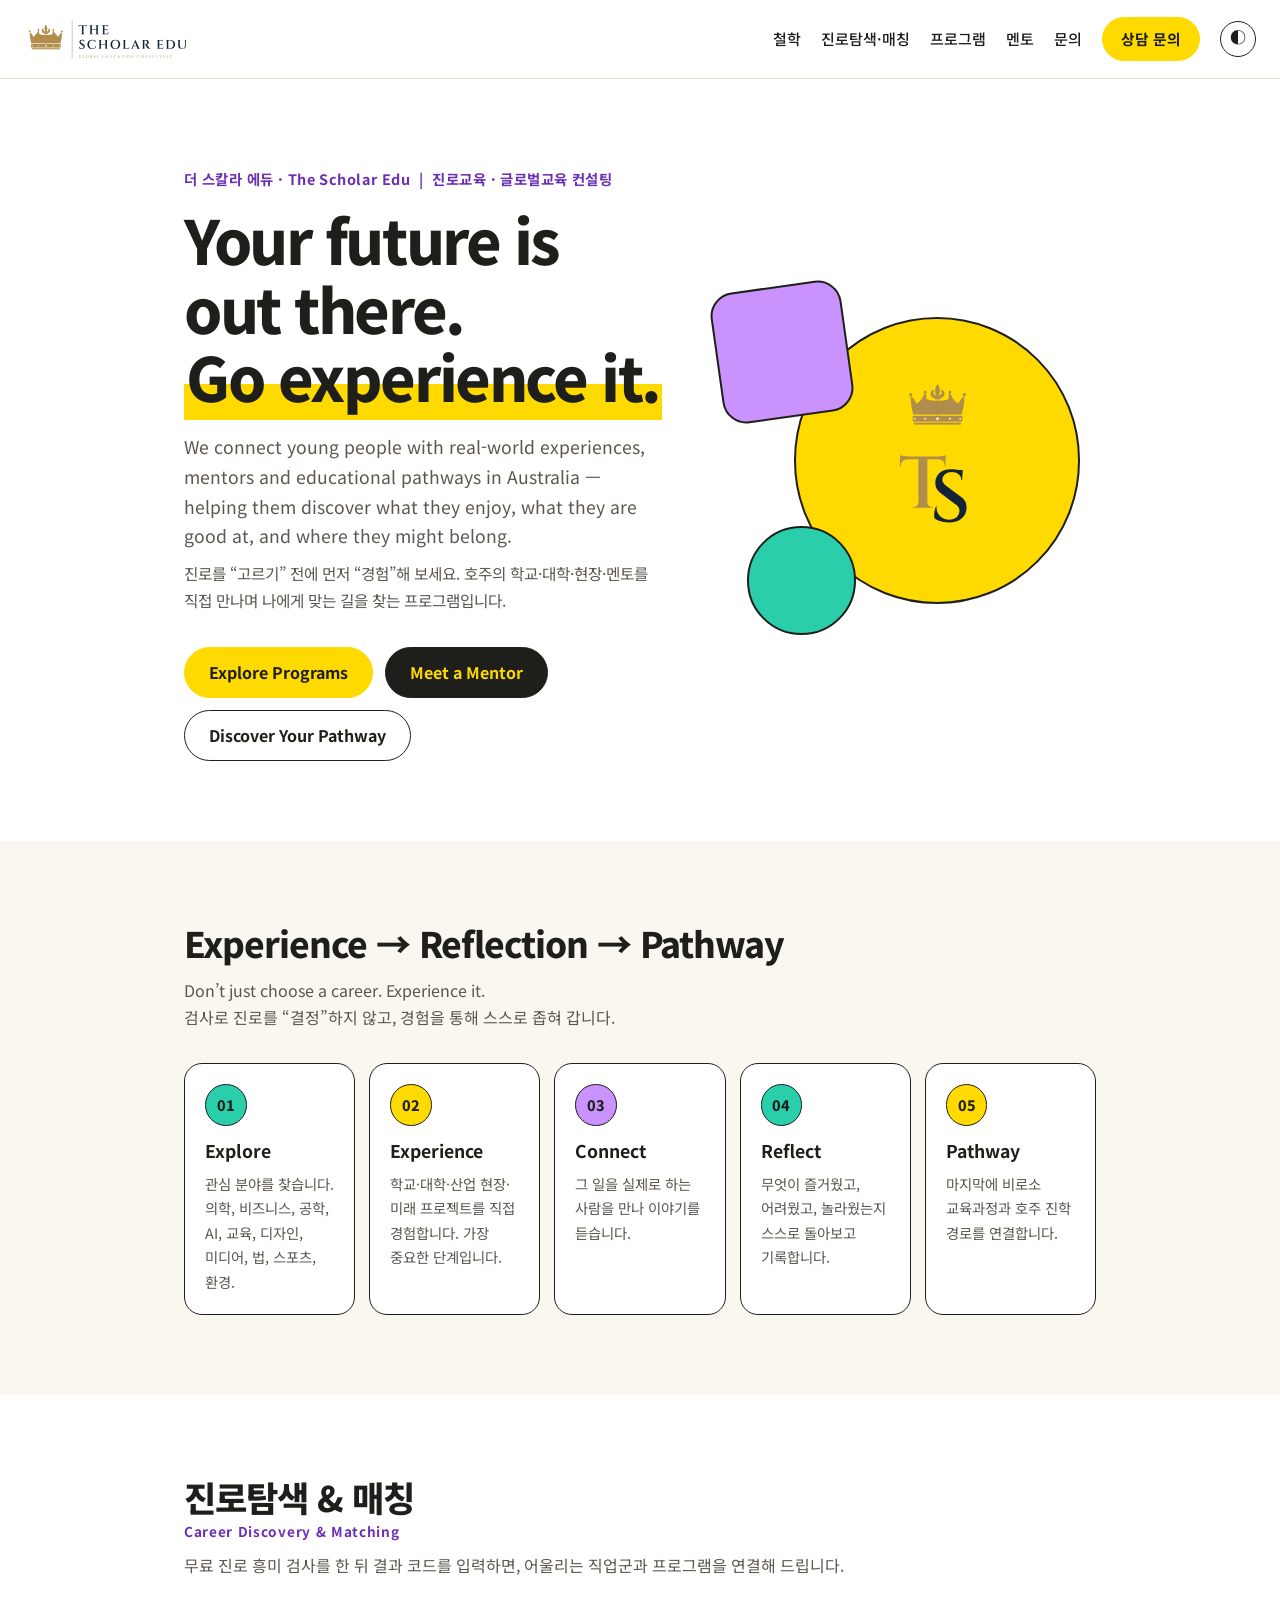
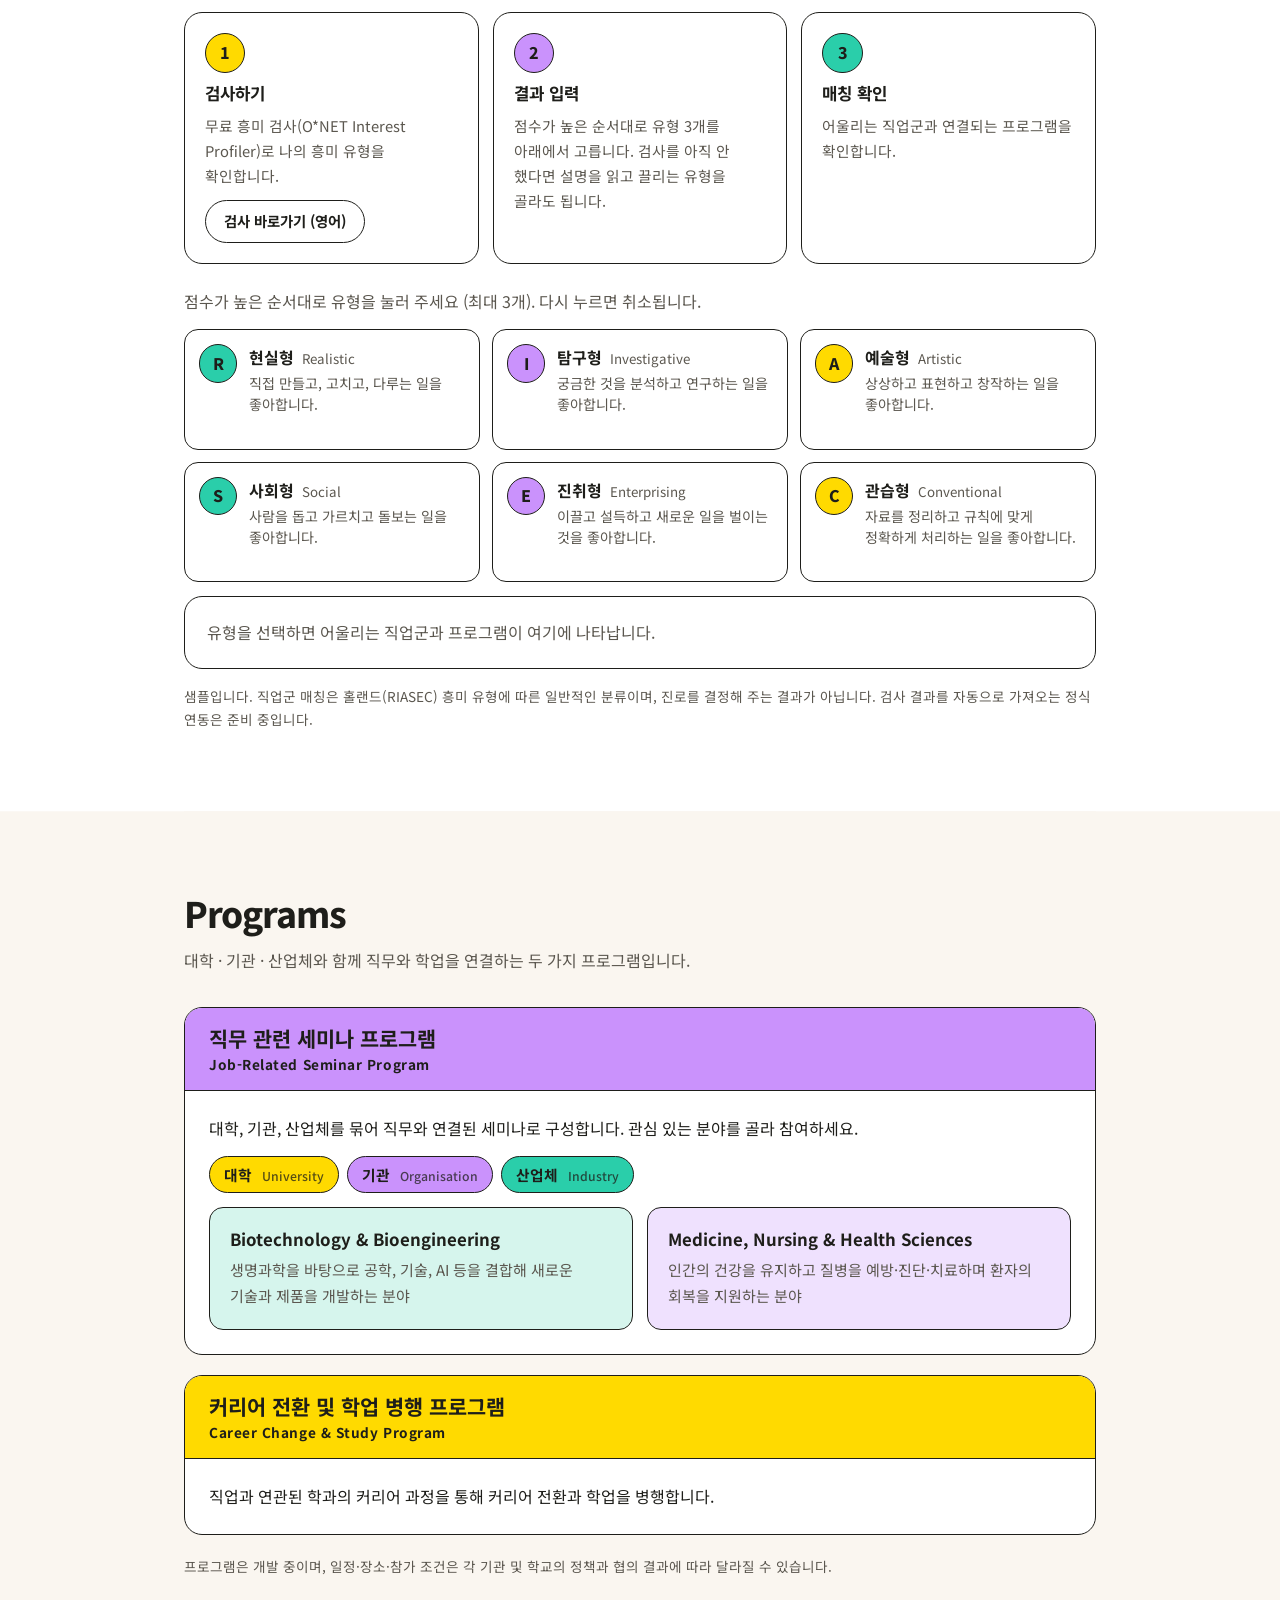
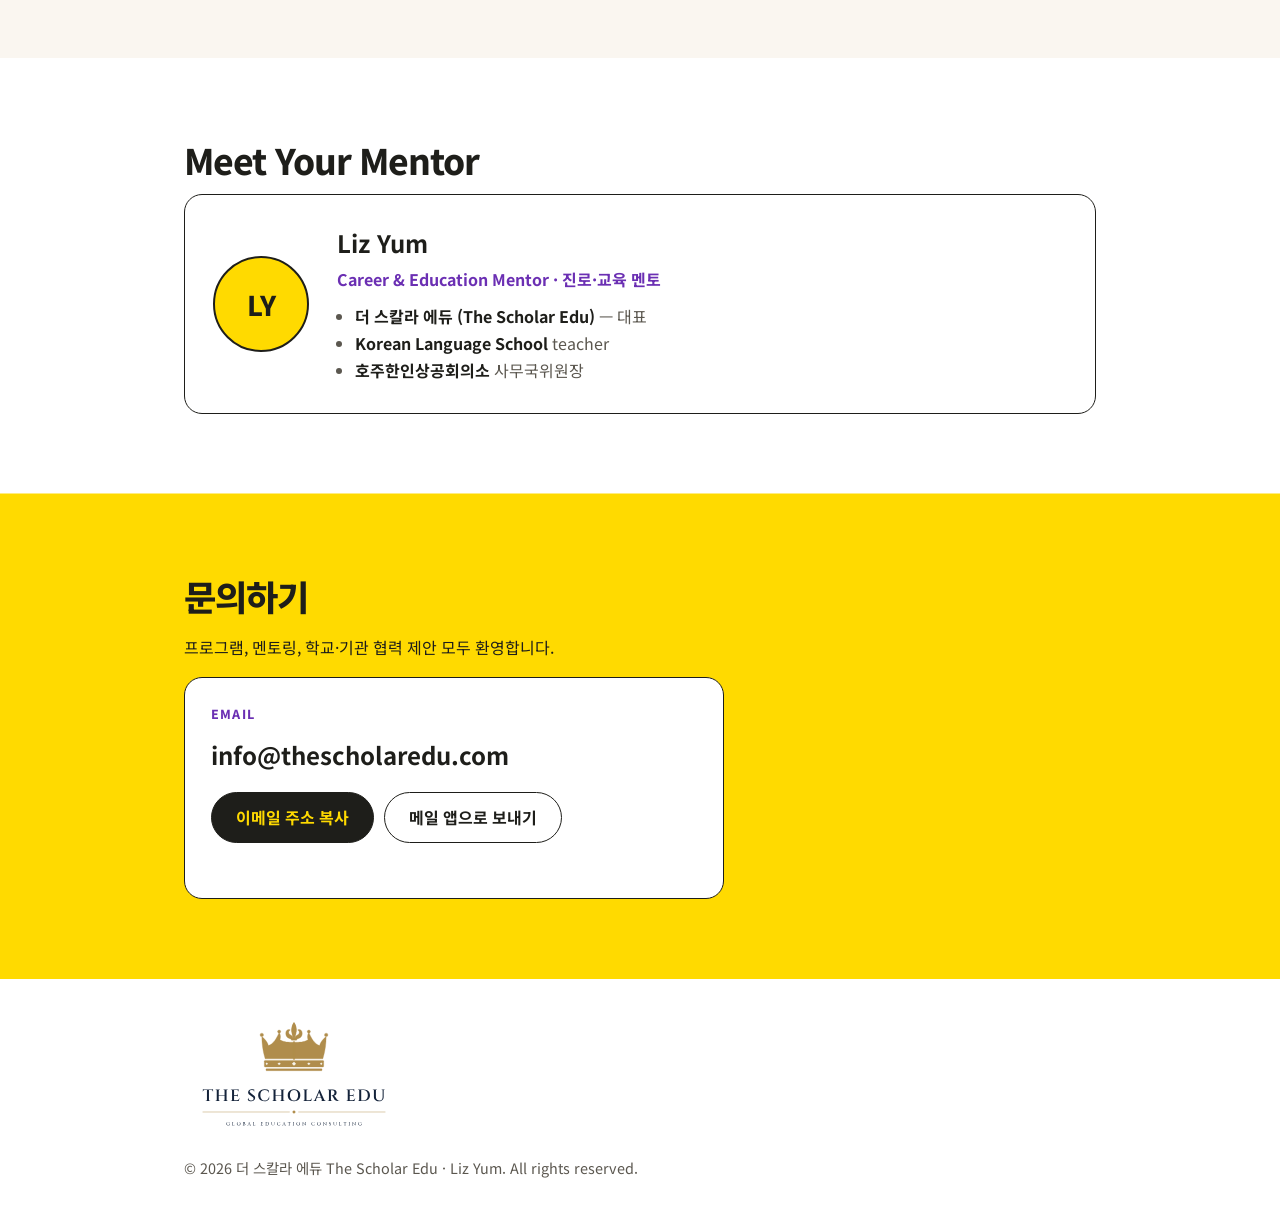
==== commit 678d29f2: "Colourful palette: white/cream/yellow/lilac/mint blocks, per-type colours in matcher, hero shapes, d" ====
--- a/index.html
+++ b/index.html
@@ -24,24 +24,32 @@
       <a href="#program">프로그램</a>
       <a href="#mentor">멘토</a>
       <a href="#contact">문의</a>
+      <a class="btn primary cta" href="#contact">상담 문의</a>
       <button id="theme-toggle" type="button" aria-label="다크 모드 전환">◐</button>
     </nav>
   </header>
 
   <main id="top">
     <section class="hero">
-      <p class="eyebrow">더 스칼라 에듀 · The Scholar Edu &nbsp;|&nbsp; 진로교육 · 글로벌교육 컨설팅</p>
-      <h1>Your future is out there.<br><span class="accent">Go experience it.</span></h1>
-      <p class="lead">We connect young people with real-world experiences, mentors and educational pathways in Australia — helping them discover what they enjoy, what they are good at, and where they might belong.</p>
-      <p class="lead-ko">진로를 “고르기” 전에 먼저 “경험”해 보세요. 호주의 학교·대학·현장·멘토를 직접 만나며 나에게 맞는 길을 찾는 프로그램입니다.</p>
-      <div class="actions">
-        <a class="btn primary" href="#program">Explore Programs</a>
-        <a class="btn" href="#mentor">Meet a Mentor</a>
-        <a class="btn" href="#discover">Discover Your Pathway</a>
+      <div class="hero-copy">
+        <p class="eyebrow">더 스칼라 에듀 · The Scholar Edu &nbsp;|&nbsp; 진로교육 · 글로벌교육 컨설팅</p>
+        <h1>Your future is out there.<br><mark class="accent">Go experience it.</mark></h1>
+        <p class="lead">We connect young people with real-world experiences, mentors and educational pathways in Australia — helping them discover what they enjoy, what they are good at, and where they might belong.</p>
+        <p class="lead-ko">진로를 “고르기” 전에 먼저 “경험”해 보세요. 호주의 학교·대학·현장·멘토를 직접 만나며 나에게 맞는 길을 찾는 프로그램입니다.</p>
+        <div class="actions">
+          <a class="btn primary" href="#program">Explore Programs</a>
+          <a class="btn dark" href="#mentor">Meet a Mentor</a>
+          <a class="btn" href="#discover">Discover Your Pathway</a>
+        </div>
+      </div>
+      <div class="hero-art" aria-hidden="true">
+        <span class="shape purple"></span>
+        <span class="shape teal"></span>
+        <span class="shape yellow"><img src="logo/scholar-monogram-light.svg" alt=""></span>
       </div>
     </section>
 
-    <section id="approach" class="section">
+    <section id="approach" class="section band">
       <h2>Experience → Reflection → Pathway</h2>
       <p class="section-lead">Don’t just choose a career. Experience it.<br>검사로 진로를 “결정”하지 않고, 경험을 통해 스스로 좁혀 갑니다.</p>
       <ol class="steps">
@@ -66,33 +74,41 @@
       <p class="note">샘플입니다. 직업군 매칭은 홀랜드(RIASEC) 흥미 유형에 따른 일반적인 분류이며, 진로를 결정해 주는 결과가 아닙니다. 검사 결과를 자동으로 가져오는 정식 연동은 준비 중입니다.</p>
     </section>
 
-    <section id="program" class="section">
+    <section id="program" class="section band">
       <h2>Programs</h2>
       <p class="section-lead">대학 · 기관 · 산업체와 함께 직무와 학업을 연결하는 두 가지 프로그램입니다.</p>
 
       <article class="program">
-        <h3>직무 관련 세미나 프로그램 <span class="en">Job-Related Seminar Program</span></h3>
+        <div class="program-head purple">
+          <h3>직무 관련 세미나 프로그램 <span class="en">Job-Related Seminar Program</span></h3>
+        </div>
+        <div class="program-body">
         <p>대학, 기관, 산업체를 묶어 직무와 연결된 세미나로 구성합니다. 관심 있는 분야를 골라 참여하세요.</p>
         <ul class="bundle" aria-label="참여 주체">
-          <li>대학 <small>University</small></li>
-          <li>기관 <small>Organisation</small></li>
-          <li>산업체 <small>Industry</small></li>
+          <li class="yellow">대학 <small>University</small></li>
+          <li class="purple">기관 <small>Organisation</small></li>
+          <li class="teal">산업체 <small>Industry</small></li>
         </ul>
         <div class="cats">
-          <section class="cat">
+          <section class="cat teal">
             <h4>Biotechnology &amp; Bioengineering</h4>
             <p>생명과학을 바탕으로 공학, 기술, AI 등을 결합해 새로운 기술과 제품을 개발하는 분야</p>
           </section>
-          <section class="cat">
+          <section class="cat purple">
             <h4>Medicine, Nursing &amp; Health Sciences</h4>
             <p>인간의 건강을 유지하고 질병을 예방·진단·치료하며 환자의 회복을 지원하는 분야</p>
           </section>
         </div>
+        </div>
       </article>
 
       <article class="program">
-        <h3>커리어 전환 및 학업 병행 프로그램 <span class="en">Career Change &amp; Study Program</span></h3>
-        <p>직업과 연관된 학과의 커리어 과정을 통해 커리어 전환과 학업을 병행합니다.</p>
+        <div class="program-head yellow">
+          <h3>커리어 전환 및 학업 병행 프로그램 <span class="en">Career Change &amp; Study Program</span></h3>
+        </div>
+        <div class="program-body">
+          <p>직업과 연관된 학과의 커리어 과정을 통해 커리어 전환과 학업을 병행합니다.</p>
+        </div>
       </article>
 
       <p class="note">프로그램은 개발 중이며, 일정·장소·참가 조건은 각 기관 및 학교의 정책과 협의 결과에 따라 달라질 수 있습니다.</p>
@@ -115,14 +131,14 @@
       </div>
     </section>
 
-    <section id="contact" class="section">
+    <section id="contact" class="section band band-yellow">
       <h2>문의하기</h2>
       <p>프로그램, 멘토링, 학교·기관 협력 제안 모두 환영합니다.</p>
       <div class="contact-card">
         <span class="contact-label">Email</span>
         <strong id="contact-email" class="contact-email">info@thescholaredu.com</strong>
         <div class="contact-actions">
-          <button id="copy-email" class="btn primary" type="button">이메일 주소 복사</button>
+          <button id="copy-email" class="btn dark" type="button">이메일 주소 복사</button>
           <a class="btn" href="mailto:info@thescholaredu.com">메일 앱으로 보내기</a>
         </div>
         <p id="copy-status" class="note" role="status"></p>
--- a/style.css
+++ b/style.css
@@ -1,38 +1,66 @@
+/* Palette: white / cream / ink with yellow, lilac and mint as the colour blocks.
+   Fills (yellow, purple, teal) always carry ink text (--on-color), never light text. */
 :root {
-  --bg: #f7f4ec;
+  --bg: #ffffff;
+  --band: #faf6f0;          /* cream full-width band */
   --surface: #ffffff;
-  --text: #14233a;
-  --muted: #5f6879;
-  --border: #e3dfd2;
-  --accent: #9a7632;
-  --accent-soft: #f1e8d3;
-  --navy: #14233a;
-  --btn-bg: #14233a;
-  --btn-fg: #f7f4ec;
-  --radius: 16px;
+  --text: #1e1e1a;
+  --muted: #5b574f;
+  --border: #e6e0d4;        /* quiet dividers */
+  --line: #1e1e1a;          /* strong outlines on cards and buttons */
+  --yellow: #ffda00;
+  --purple: #ca92fc;
+  --teal: #2aceaa;
+  --yellow-soft: #fff4b3;
+  --purple-soft: #efe1fe;
+  --teal-soft: #d6f5ed;
+  --on-color: #1e1e1a;
+  --accent: #6b2fb3;        /* text accent (readable on white) */
+  --accent-soft: #efe1fe;
+  --btn-bg: #ffda00;
+  --btn-fg: #1e1e1a;
+  --dark-bg: #1e1e1a;
+  --dark-fg: #ffda00;
+  --mark-bg: linear-gradient(transparent 60%, #ffda00 60%);
+  --mark-fg: #1e1e1a;
+  --radius: 18px;
 }
 :root[data-theme="dark"] {
-  --bg: #0e1a2d;
-  --surface: #16253d;
-  --text: #f3efe4;
-  --muted: #a3abbd;
-  --border: #2b3a55;
-  --accent: #c9a45f;
-  --accent-soft: #2b3140;
-  --btn-bg: #c9a45f;
-  --btn-fg: #14233a;
+  --bg: #15130f;
+  --band: #1e1b15;
+  --surface: #221f18;
+  --text: #f6f1e6;
+  --muted: #b3ad9f;
+  --border: #38332a;
+  --line: #f6f1e6;
+  --yellow-soft: #3a3410;
+  --purple-soft: #2d2142;
+  --teal-soft: #14352f;
+  --accent: #d9b4ff;
+  --accent-soft: #2d2142;
+  --dark-bg: #2d2a22;
+  --mark-bg: none;
+  --mark-fg: #ffda00;
+  color-scheme: dark;
 }
 @media (prefers-color-scheme: dark) {
   :root:not([data-theme="light"]) {
-    --bg: #0e1a2d;
-    --surface: #16253d;
-    --text: #f3efe4;
-    --muted: #a3abbd;
-    --border: #2b3a55;
-    --accent: #c9a45f;
-    --accent-soft: #2b3140;
-  --btn-bg: #c9a45f;
-  --btn-fg: #14233a;
+    --bg: #15130f;
+    --band: #1e1b15;
+    --surface: #221f18;
+    --text: #f6f1e6;
+    --muted: #b3ad9f;
+    --border: #38332a;
+    --line: #f6f1e6;
+    --yellow-soft: #3a3410;
+    --purple-soft: #2d2142;
+    --teal-soft: #14352f;
+    --accent: #d9b4ff;
+    --accent-soft: #2d2142;
+    --dark-bg: #2d2a22;
+    --mark-bg: none;
+    --mark-fg: #ffda00;
+    color-scheme: dark;
   }
 }
 * { box-sizing: border-box; }
@@ -48,6 +76,8 @@
   overflow-wrap: break-word;
 }
 a { color: inherit; text-decoration: none; }
+
+/* ---------- header ---------- */
 .site-header {
   position: sticky;
   top: env(safe-area-inset-top, 0px);
@@ -56,8 +86,8 @@
   justify-content: space-between;
   align-items: center;
   gap: 12px;
-  padding: 14px 24px;
-  background: color-mix(in srgb, var(--bg) 85%, transparent);
+  padding: 12px 24px;
+  background: color-mix(in srgb, var(--bg) 92%, transparent);
   backdrop-filter: blur(10px);
   border-bottom: 1px solid var(--border);
 }
@@ -70,115 +100,160 @@
   :root:not([data-theme="light"]) img.logo-light { display: none; }
   :root:not([data-theme="light"]) img.logo-dark { display: inline-block; }
 }
-.footer-logo { width: 220px; max-width: 70%; height: auto; }
-.site-footer p { margin: 12px 0 0; }
-.site-header nav { display: flex; align-items: center; gap: 18px; }
-.site-header nav a { color: var(--muted); font-size: 0.92rem; white-space: nowrap; }
-.site-header nav a:hover { color: var(--text); }
+.site-header nav { display: flex; align-items: center; gap: 20px; }
+.site-header nav a:not(.btn) { color: var(--text); font-size: 0.94rem; font-weight: 500; white-space: nowrap; }
+.site-header nav a:not(.btn):hover { text-decoration: underline; text-decoration-color: var(--purple); text-decoration-thickness: 3px; text-underline-offset: 6px; }
+.btn.cta { padding: 8px 18px; font-size: 0.92rem; white-space: nowrap; }
 #theme-toggle {
-  border: 1px solid var(--border);
+  border: 1.5px solid var(--line);
   background: var(--surface);
   color: var(--text);
-  width: 34px;
-  height: 34px;
+  width: 36px;
+  height: 36px;
   border-radius: 50%;
   cursor: pointer;
   font-size: 1rem;
   flex: none;
 }
-main { max-width: 900px; margin: 0 auto; padding: 0 24px; }
-.hero { padding: 96px 0 72px; }
-.eyebrow { color: var(--accent); font-weight: 700; font-size: 0.9rem; letter-spacing: 0.04em; margin: 0 0 14px; }
-.hero h1 {
-  font-size: clamp(2.3rem, 7vw, 4rem);
-  line-height: 1.12;
-  letter-spacing: -0.035em;
-  margin: 0 0 22px;
-}
-.accent { color: var(--accent); }
-.lead { font-size: 1.1rem; color: var(--muted); max-width: 36em; margin: 0 0 10px; }
-.lead-ko { color: var(--muted); max-width: 36em; margin: 0 0 32px; font-size: 0.98rem; }
-.actions { display: flex; flex-wrap: wrap; gap: 12px; }
+
+/* ---------- layout ---------- */
+main { max-width: 960px; margin: 0 auto; padding: 0 24px; }
+.section { padding: 80px 0; scroll-margin-top: 64px; }
+/* full-width colour bands without changing the markup */
+.band { position: relative; background: var(--band); box-shadow: 0 0 0 100vmax var(--band); clip-path: inset(0 -100vmax); }
+.band-yellow { background: var(--yellow); box-shadow: 0 0 0 100vmax var(--yellow); color: var(--on-color); }
+.band-yellow .contact-card { color: var(--text); }
+.section h2 { font-size: clamp(1.7rem, 4.6vw, 2.2rem); line-height: 1.25; margin: 0 0 12px; letter-spacing: -0.03em; font-weight: 800; }
+.en-sub { display: block; margin-top: 4px; font-size: 0.85rem; font-weight: 700; letter-spacing: 0.05em; color: var(--accent); }
+.band-yellow .en-sub { color: var(--on-color); }
+.section-lead { color: var(--muted); margin: 0 0 32px; max-width: 42em; }
+.band-yellow .section-lead, .band-yellow > p { color: var(--on-color); }
+.muted { color: var(--muted); }
+.note { color: var(--muted); font-size: 0.85rem; margin: 16px 0 0; }
+
+/* ---------- buttons ---------- */
 .btn {
   display: inline-block;
-  padding: 11px 22px;
-  border: 1px solid var(--border);
+  padding: 11px 24px;
+  border: 1.5px solid var(--line);
   border-radius: 999px;
   background: var(--surface);
   color: var(--text);
   font: inherit;
-  font-weight: 600;
+  font-weight: 700;
   cursor: pointer;
   transition: transform 0.15s, box-shadow 0.15s;
 }
-.btn:hover { transform: translateY(-2px); box-shadow: 0 6px 18px rgba(0, 0, 0, 0.12); }
+.btn:hover { transform: translateY(-2px); box-shadow: 0 4px 0 var(--line); }
 .btn.primary { background: var(--btn-bg); border-color: var(--btn-bg); color: var(--btn-fg); }
-.section { padding: 64px 0; border-top: 1px solid var(--border); scroll-margin-top: 60px; }
-.section h2 { font-size: 1.7rem; margin: 0 0 12px; letter-spacing: -0.02em; }
-.section-lead { color: var(--muted); margin: 0 0 28px; max-width: 40em; }
-.sub { margin: 40px 0 8px; font-size: 1.2rem; }
-.muted { color: var(--muted); }
-.note { color: var(--muted); font-size: 0.85rem; margin: 16px 0 0; }
+.btn.primary:hover { box-shadow: 0 4px 0 var(--line); }
+.btn.dark { background: var(--dark-bg); border-color: var(--dark-bg); color: var(--dark-fg); }
+.btn:focus-visible { outline: 3px solid var(--purple); outline-offset: 2px; }
+
+/* ---------- hero ---------- */
+.hero { display: grid; grid-template-columns: 1.25fr 1fr; gap: 40px; align-items: center; padding: 88px 0 80px; }
+.hero-copy { min-width: 0; }
+.eyebrow { color: var(--accent); font-weight: 700; font-size: 0.9rem; letter-spacing: 0.03em; margin: 0 0 14px; }
+.hero h1 { font-size: clamp(2.3rem, 6.4vw, 3.8rem); line-height: 1.12; letter-spacing: -0.04em; font-weight: 800; margin: 0 0 22px; }
+mark.accent { background: var(--mark-bg); color: var(--mark-fg); padding: 0 2px; }
+.lead { font-size: 1.1rem; color: var(--muted); max-width: 36em; margin: 0 0 10px; }
+.lead-ko { color: var(--muted); max-width: 36em; margin: 0 0 32px; font-size: 0.98rem; }
+.actions { display: flex; flex-wrap: wrap; gap: 12px; }
+.hero-art { position: relative; aspect-ratio: 1; max-width: 100%; }
+.shape { position: absolute; border: 2px solid var(--line); display: grid; place-items: center; }
+.shape.yellow { background: var(--yellow); width: 74%; aspect-ratio: 1; border-radius: 50%; right: 4%; top: 12%; }
+.shape.yellow img { width: 52%; height: auto; }
+.shape.purple { background: var(--purple); width: 34%; aspect-ratio: 1; border-radius: 24px; left: 2%; top: 4%; transform: rotate(-8deg); z-index: 1; }
+.shape.teal { background: var(--teal); width: 28%; aspect-ratio: 1; border-radius: 50%; left: 10%; bottom: 6%; z-index: 1; }
+
+/* ---------- approach steps ---------- */
 .steps { list-style: none; margin: 0; padding: 0; display: grid; gap: 14px; grid-template-columns: repeat(5, 1fr); }
-.steps li { padding: 20px; background: var(--surface); border: 1px solid var(--border); border-radius: var(--radius); }
-.steps .num { color: var(--accent); font-weight: 800; font-size: 0.85rem; }
-.steps h3 { margin: 4px 0 6px; font-size: 1.1rem; }
+.steps li { min-width: 0; padding: 20px; background: var(--surface); border: 1.5px solid var(--line); border-radius: var(--radius); }
+.steps .num { display: grid; place-items: center; width: 2.6rem; height: 2.6rem; margin-bottom: 10px; border: 1.5px solid var(--line); border-radius: 50%; color: var(--on-color); font-weight: 800; font-size: 0.9rem; background: var(--teal); }
+.steps li:nth-child(3n+2) .num { background: var(--yellow); }
+.steps li:nth-child(3n+3) .num { background: var(--purple); }
+.steps h3 { margin: 0 0 6px; font-size: 1.1rem; }
 .steps p { margin: 0; color: var(--muted); font-size: 0.9rem; }
-.program { display: grid; gap: 12px; padding: 24px; margin-bottom: 16px; background: var(--surface); border: 1px solid var(--border); border-radius: var(--radius); }
-.program h3 { margin: 0; font-size: 1.25rem; line-height: 1.4; }
-.program h3 .en { display: block; margin-top: 2px; font-size: 0.85rem; font-weight: 700; letter-spacing: 0.04em; color: var(--accent); }
-.program > p { margin: 0; }
+
+/* ---------- discovery flow ---------- */
+.flow { list-style: none; margin: 0 0 24px; padding: 0; counter-reset: f; display: grid; gap: 14px; grid-template-columns: repeat(3, 1fr); }
+.flow li { counter-increment: f; display: grid; gap: 6px; align-content: start; min-width: 0; padding: 20px; background: var(--surface); border: 1.5px solid var(--line); border-radius: var(--radius); }
+.flow li::before { content: counter(f); display: grid; place-items: center; width: 2.4rem; height: 2.4rem; border: 1.5px solid var(--line); border-radius: 50%; background: var(--yellow); color: var(--on-color); font-weight: 800; }
+.flow li:nth-child(2)::before { background: var(--purple); }
+.flow li:nth-child(3)::before { background: var(--teal); }
+.flow b { font-size: 1.05rem; }
+.flow span { color: var(--muted); font-size: 0.92rem; }
+.flow .btn { justify-self: start; margin-top: 6px; padding: 8px 18px; font-size: 0.9rem; }
+
+/* ---------- programs ---------- */
+.program { margin-bottom: 20px; background: var(--surface); border: 1.5px solid var(--line); border-radius: var(--radius); overflow: hidden; }
+.program-head { padding: 16px 24px; border-bottom: 1.5px solid var(--line); color: var(--on-color); }
+.program-head.purple { background: var(--purple); }
+.program-head.yellow { background: var(--yellow); }
+.program-head h3 { margin: 0; font-size: 1.3rem; line-height: 1.4; }
+.program-head .en { display: block; margin-top: 2px; font-size: 0.85rem; font-weight: 700; letter-spacing: 0.04em; }
+.program-body { display: grid; gap: 14px; padding: 24px; }
+.program-body > p { margin: 0; }
 .bundle { list-style: none; margin: 0; padding: 0; display: flex; flex-wrap: wrap; gap: 8px; }
-.bundle li { padding: 6px 14px; border-radius: 999px; background: var(--accent-soft); font-weight: 600; font-size: 0.92rem; }
-.bundle small { margin-left: 6px; font-weight: 400; color: var(--muted); }
-.cats { display: grid; gap: 12px; grid-template-columns: repeat(2, 1fr); margin-top: 4px; }
-.cat { min-width: 0; padding: 18px; border: 1px solid var(--border); border-radius: 12px; background: var(--bg); }
-.cat h4 { margin: 0 0 6px; font-size: 1.02rem; line-height: 1.4; overflow-wrap: anywhere; }
+.bundle li { padding: 5px 14px; border: 1.5px solid var(--line); border-radius: 999px; font-weight: 700; font-size: 0.92rem; color: var(--on-color); }
+.bundle li.yellow { background: var(--yellow); }
+.bundle li.purple { background: var(--purple); }
+.bundle li.teal { background: var(--teal); }
+.bundle small { margin-left: 6px; font-weight: 500; opacity: 0.75; }
+.cats { display: grid; gap: 14px; grid-template-columns: repeat(2, 1fr); }
+.cat { min-width: 0; padding: 20px; border: 1.5px solid var(--line); border-radius: 14px; }
+.cat.teal { background: var(--teal-soft); }
+.cat.purple { background: var(--purple-soft); }
+.cat h4 { margin: 0 0 6px; font-size: 1.05rem; line-height: 1.4; overflow-wrap: anywhere; }
 .cat p { margin: 0; color: var(--muted); font-size: 0.94rem; }
-.profile { display: flex; gap: 24px; align-items: center; padding: 26px; background: var(--surface); border: 1px solid var(--border); border-radius: var(--radius); }
-.avatar { flex: none; width: 88px; height: 88px; border-radius: 50%; background: var(--navy); color: #fff; display: grid; place-items: center; font-size: 1.6rem; font-weight: 800; }
-.profile h3 { margin: 0; font-size: 1.4rem; }
+
+/* ---------- mentor ---------- */
+.profile { display: flex; gap: 28px; align-items: center; padding: 28px; background: var(--surface); border: 1.5px solid var(--line); border-radius: var(--radius); }
+.avatar { flex: none; width: 96px; height: 96px; border: 2px solid var(--line); border-radius: 50%; background: var(--yellow); color: var(--on-color); display: grid; place-items: center; font-size: 1.7rem; font-weight: 800; }
+.profile h3 { margin: 0; font-size: 1.5rem; }
 .role { margin: 2px 0 10px; color: var(--accent); font-weight: 700; }
 .roles { margin: 0; padding-left: 18px; color: var(--muted); }
-.contact-card { display: grid; gap: 10px; justify-items: start; max-width: 520px; padding: 24px; background: var(--surface); border: 1px solid var(--border); border-radius: var(--radius); }
-.contact-label { font-size: 0.78rem; font-weight: 700; letter-spacing: 0.1em; text-transform: uppercase; color: var(--accent); }
+.roles b { color: var(--text); }
+
+/* ---------- contact ---------- */
+.contact-card { display: grid; gap: 10px; justify-items: start; max-width: 540px; padding: 26px; background: var(--surface); border: 1.5px solid var(--line); border-radius: var(--radius); }
+.contact-label { font-size: 0.78rem; font-weight: 800; letter-spacing: 0.1em; text-transform: uppercase; color: var(--accent); }
 .contact-email { font-size: clamp(1.15rem, 4.6vw, 1.5rem); overflow-wrap: anywhere; user-select: all; }
 .contact-actions { display: flex; flex-wrap: wrap; gap: 10px; margin-top: 6px; }
 .contact-card .note { margin: 0; min-height: 1.4em; }
-.btn:focus-visible { outline: 2px solid var(--accent); outline-offset: 2px; }
-.en-sub { display: block; margin-top: 2px; font-size: 0.85rem; font-weight: 700; letter-spacing: 0.04em; color: var(--accent); }
-.flow { list-style: none; margin: 0 0 20px; padding: 0; counter-reset: f; display: grid; gap: 12px; grid-template-columns: repeat(3, 1fr); }
-.flow li { counter-increment: f; display: grid; gap: 6px; align-content: start; min-width: 0; padding: 18px; background: var(--surface); border: 1px solid var(--border); border-radius: var(--radius); }
-.flow li::before { content: counter(f); display: grid; place-items: center; width: 1.7rem; height: 1.7rem; border-radius: 50%; background: var(--accent-soft); color: var(--accent); font-weight: 800; font-size: 0.85rem; }
-.flow b { font-size: 1.02rem; }
-.flow span { color: var(--muted); font-size: 0.92rem; }
-.flow .btn { justify-self: start; margin-top: 6px; padding: 8px 16px; font-size: 0.9rem; }
-@media (max-width: 760px) { .flow { grid-template-columns: 1fr; } }
-
-.site-footer {
-  width: min(852px, calc(100% - 48px));
-  margin: 0 auto;
-  padding: 32px 0 48px;
-  color: var(--muted);
-  font-size: 0.9rem;
-  border-top: 1px solid var(--border);
+
+/* ---------- footer ---------- */
+.site-footer { width: min(912px, calc(100% - 48px)); margin: 0 auto; padding: 36px 0 52px; color: var(--muted); font-size: 0.9rem; }
+.footer-logo { width: 220px; max-width: 70%; height: auto; }
+.site-footer p { margin: 12px 0 0; }
+
+/* ---------- responsive ---------- */
+@media (max-width: 860px) {
+  .steps { grid-template-columns: repeat(2, 1fr); }
+  .hero { grid-template-columns: 1fr; gap: 28px; }
+  .hero-art { max-width: 320px; }
+}
+@media (max-width: 760px) {
+  .site-header nav a:not(.btn) { display: none; }
+  .flow { grid-template-columns: 1fr; }
 }
 @media (max-width: 700px) {
   .cats { grid-template-columns: 1fr; }
 }
-@media (max-width: 860px) {
-  .steps { grid-template-columns: repeat(2, 1fr); }
-}
-@media (max-width: 760px) {
-  .site-header nav a { display: none; }
-}
-@media (max-width: 520px) {
-  .steps { grid-template-columns: 1fr; }
-}
 @media (max-width: 640px) {
-  .hero { padding: 64px 0 48px; }
-  .site-header { padding: 12px 16px; }
+  .section { padding: 56px 0; }
+  .hero { padding: 56px 0 56px; }
+  .site-header { padding: 10px 16px; }
   main { padding-left: 16px; padding-right: 16px; }
   .site-footer { width: calc(100% - 32px); }
   .profile { flex-direction: column; align-items: flex-start; }
-}
+  .program-head { padding: 14px 18px; }
+  .program-body { padding: 18px; }
+}
+@media (max-width: 520px) {
+  .steps { grid-template-columns: 1fr; }
+}
+@media (prefers-reduced-motion: reduce) {
+  html { scroll-behavior: auto; }
+  .btn { transition: none; }
+}
--- a/matching.css
+++ b/matching.css
@@ -1,38 +1,49 @@
-/* Styles for matching.js. Uses the page's colour tokens: --bg --surface --text --muted --border --accent --accent-soft --btn-bg --btn-fg */
+/* Styles for matching.js.
+   Page tokens used: --bg --band --surface --text --muted --border --line --accent --accent-soft
+                     --yellow --purple --teal --yellow-soft --purple-soft --teal-soft --on-color */
 .matcher { display: grid; gap: 14px; }
 .matcher-lead { margin: 0; color: var(--muted); }
-.types { display: grid; gap: 10px; grid-template-columns: repeat(3, 1fr); }
-.type { display: grid; grid-template-columns: auto 1fr; grid-template-rows: auto auto; gap: 4px 12px; align-items: start; min-width: 0; padding: 14px; text-align: left; font: inherit; color: var(--text); background: var(--surface); border: 1px solid var(--border); border-radius: 12px; cursor: pointer; }
-.type:focus-visible, .link-btn:focus-visible { outline: 2px solid var(--accent); outline-offset: 2px; }
-.type-letter { grid-row: span 2; display: grid; place-items: center; width: 2.2rem; height: 2.2rem; border-radius: 50%; background: var(--accent-soft); font-weight: 800; color: var(--accent); }
+.types { display: grid; gap: 12px; grid-template-columns: repeat(3, 1fr); }
+.type { --tc: var(--teal); display: grid; grid-template-columns: auto 1fr; grid-template-rows: auto auto; gap: 4px 12px; align-items: start; min-width: 0; padding: 14px; text-align: left; font: inherit; color: var(--text); background: var(--surface); border: 1.5px solid var(--line); border-radius: 14px; cursor: pointer; transition: transform 0.15s, box-shadow 0.15s; }
+.type[data-key="R"], .type[data-key="S"] { --tc: var(--teal); }
+.type[data-key="I"], .type[data-key="E"] { --tc: var(--purple); }
+.type[data-key="A"], .type[data-key="C"] { --tc: var(--yellow); }
+.type:hover:not(:disabled) { transform: translateY(-2px); box-shadow: 0 4px 0 var(--line); }
+.type:focus-visible, .link-btn:focus-visible { outline: 3px solid var(--purple); outline-offset: 2px; }
+.type-letter { grid-row: span 2; display: grid; place-items: center; width: 2.4rem; height: 2.4rem; border: 1.5px solid var(--line); border-radius: 50%; background: var(--tc); color: var(--on-color); font-weight: 800; }
 .type-body { display: grid; gap: 2px; min-width: 0; }
 .type-body strong small { margin-left: 4px; font-weight: 400; color: var(--muted); }
 .type-desc { color: var(--muted); font-size: 0.88rem; line-height: 1.5; }
-.type-rank { grid-column: 2; min-height: 1.2em; font-size: 0.78rem; font-weight: 800; letter-spacing: 0.04em; color: var(--accent); }
-.type[aria-pressed="true"] { background: var(--btn-bg); border-color: var(--btn-bg); color: var(--btn-fg); }
-.type[aria-pressed="true"] .type-letter { background: var(--btn-fg); color: var(--btn-bg); }
-.type[aria-pressed="true"] .type-desc, .type[aria-pressed="true"] .type-body strong small, .type[aria-pressed="true"] .type-rank { color: var(--btn-fg); opacity: 0.85; }
-.type:disabled { opacity: 0.45; cursor: not-allowed; }
+.type-rank { grid-column: 2; min-height: 1.2em; font-size: 0.78rem; font-weight: 800; letter-spacing: 0.04em; }
+.type[aria-pressed="true"] { background: var(--tc); color: var(--on-color); box-shadow: 0 4px 0 var(--line); }
+.type[aria-pressed="true"] .type-letter { background: var(--surface); color: var(--text); }
+.type[aria-pressed="true"] .type-desc, .type[aria-pressed="true"] .type-body strong small { color: var(--on-color); opacity: 0.8; }
+.type[aria-pressed="true"] .type-rank { color: var(--on-color); }
+.type:disabled { opacity: 0.4; cursor: not-allowed; }
 
 .code-row { display: flex; flex-wrap: wrap; align-items: baseline; gap: 10px; }
 .code-row:empty { display: none; }
 .code-label { color: var(--muted); font-size: 0.88rem; }
-.code { font-size: 1.3rem; letter-spacing: 0.08em; }
-.link-btn { margin-left: auto; padding: 2px 4px; border: 0; background: none; color: var(--accent); font: inherit; font-size: 0.9rem; text-decoration: underline; cursor: pointer; }
+.code { font-size: 1.4rem; letter-spacing: 0.08em; }
+.link-btn { margin-left: auto; padding: 2px 4px; border: 0; background: none; color: var(--accent); font: inherit; font-size: 0.9rem; font-weight: 700; text-decoration: underline; cursor: pointer; }
 
-.match-result { display: grid; gap: 10px; padding: 20px; background: var(--surface); border: 1px dashed var(--border); border-radius: 16px; }
-.match-result h4 { margin: 6px 0 0; font-size: 1rem; }
+.match-result { display: grid; gap: 10px; padding: 22px; background: var(--surface); border: 1.5px solid var(--line); border-radius: var(--radius); }
+.match-result h4 { margin: 8px 0 0; font-size: 1.02rem; }
 .match-result h4:first-child { margin-top: 0; }
 .match-result p { margin: 0; }
-.jobs, .progs { list-style: none; margin: 0; padding: 0; display: grid; gap: 6px; }
-.jobs li { display: flex; align-items: center; justify-content: space-between; gap: 10px; padding: 8px 12px; background: var(--bg); border: 1px solid var(--border); border-radius: 10px; min-width: 0; overflow-wrap: anywhere; }
-.job-type { flex: none; font-size: 0.75rem; font-weight: 800; color: var(--accent); }
-.progs li { padding: 10px 12px; background: var(--accent-soft); border-radius: 10px; overflow-wrap: anywhere; }
-.progs li.best { outline: 1px solid var(--accent); }
+.jobs, .progs { list-style: none; margin: 0; padding: 0; display: grid; gap: 8px; }
+.jobs { grid-template-columns: repeat(2, 1fr); }
+.jobs li { display: flex; align-items: center; justify-content: space-between; gap: 10px; padding: 10px 14px; background: var(--band); border: 1.5px solid var(--line); border-radius: 12px; min-width: 0; overflow-wrap: anywhere; font-weight: 500; }
+.job-type { flex: none; display: grid; place-items: center; width: 1.6rem; height: 1.6rem; border: 1.5px solid var(--line); border-radius: 50%; font-size: 0.72rem; font-weight: 800; color: var(--on-color); background: var(--teal); }
+.job-type[data-type="I"], .job-type[data-type="E"] { background: var(--purple); }
+.job-type[data-type="A"], .job-type[data-type="C"] { background: var(--yellow); }
+.progs li { padding: 12px 14px; border: 1.5px solid var(--line); border-radius: 12px; background: var(--purple-soft); overflow-wrap: anywhere; }
+.progs li.best { background: var(--yellow); color: var(--on-color); }
+.progs li.best .muted { color: var(--on-color); opacity: 0.75; }
 .next { display: grid; gap: 6px; padding-top: 6px; }
 .next-actions { display: flex; flex-wrap: wrap; gap: 10px; margin-top: 4px; }
 .match-result .muted { color: var(--muted); }
 .match-result .note { color: var(--muted); font-size: 0.85rem; }
 
-@media (max-width: 760px) { .types { grid-template-columns: repeat(2, 1fr); } }
+@media (max-width: 760px) { .types { grid-template-columns: repeat(2, 1fr); } .jobs { grid-template-columns: 1fr; } }
 @media (max-width: 460px) { .types { grid-template-columns: 1fr; } }
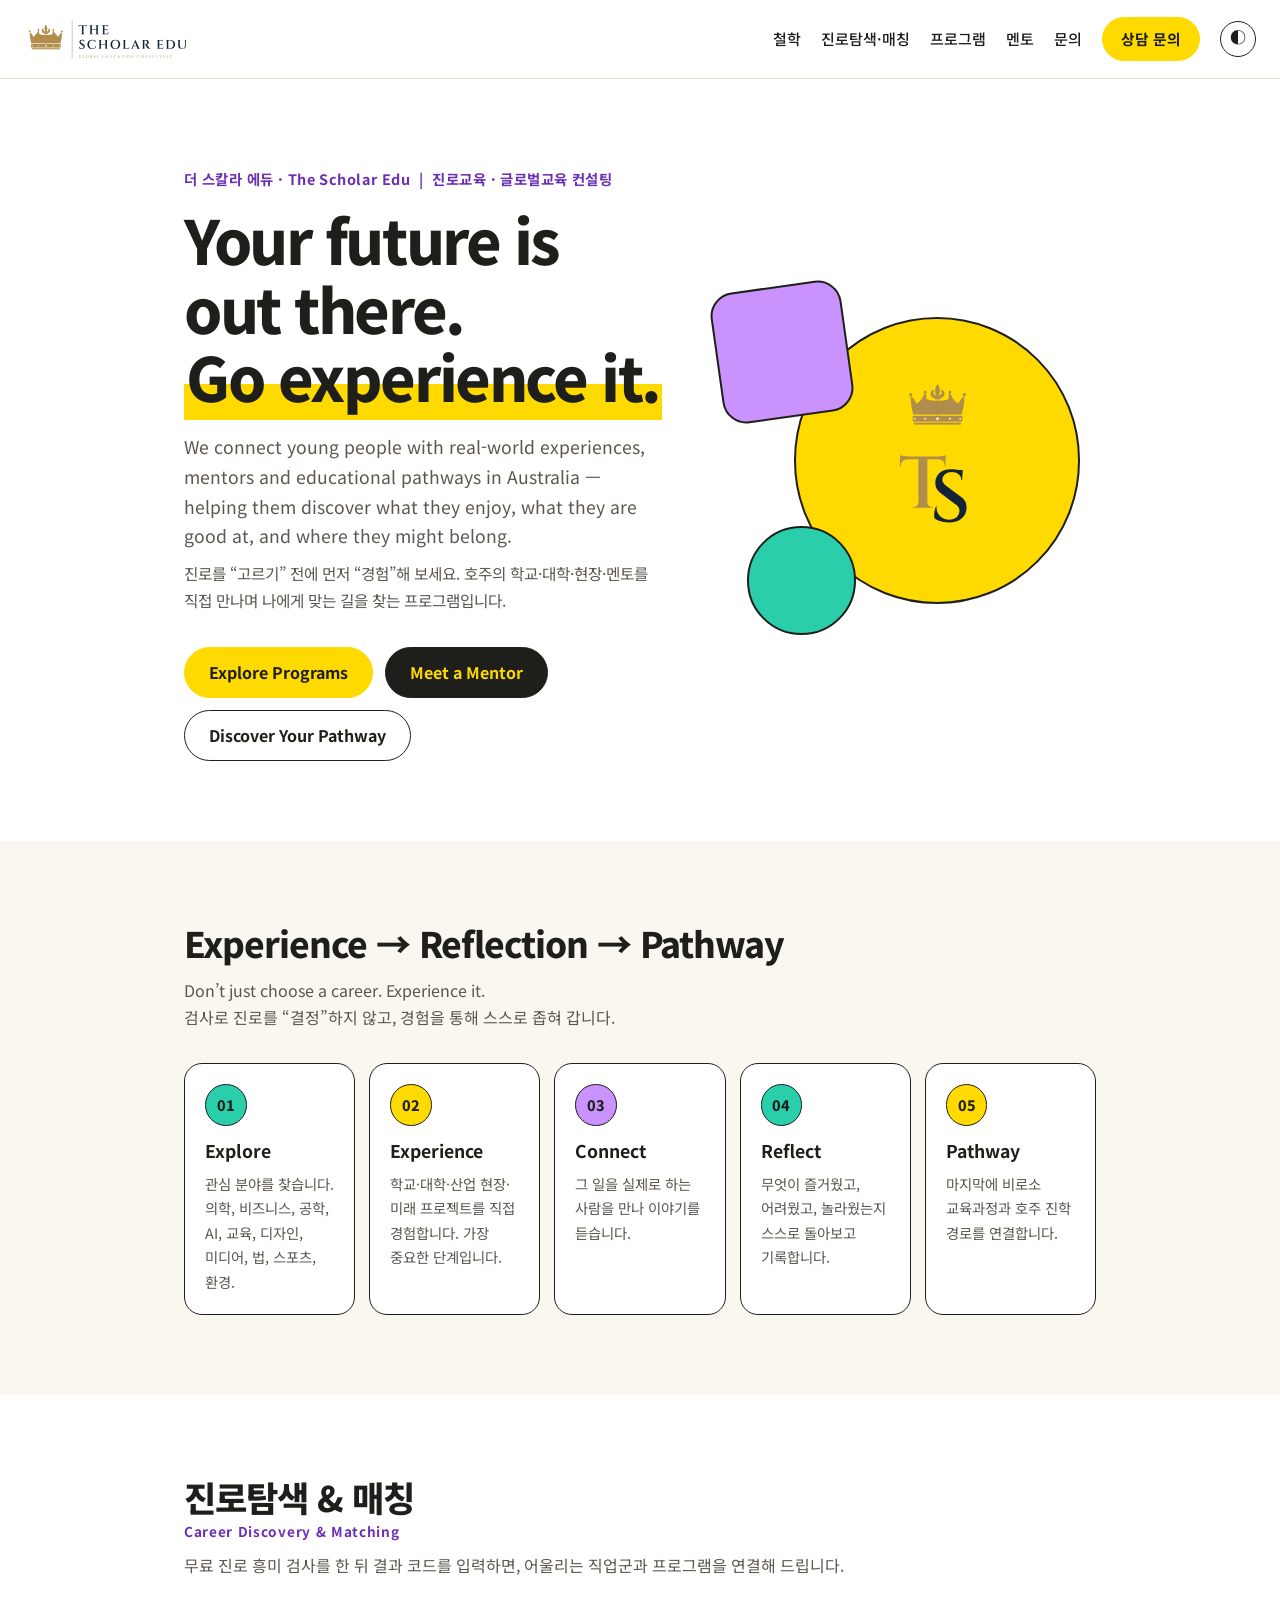
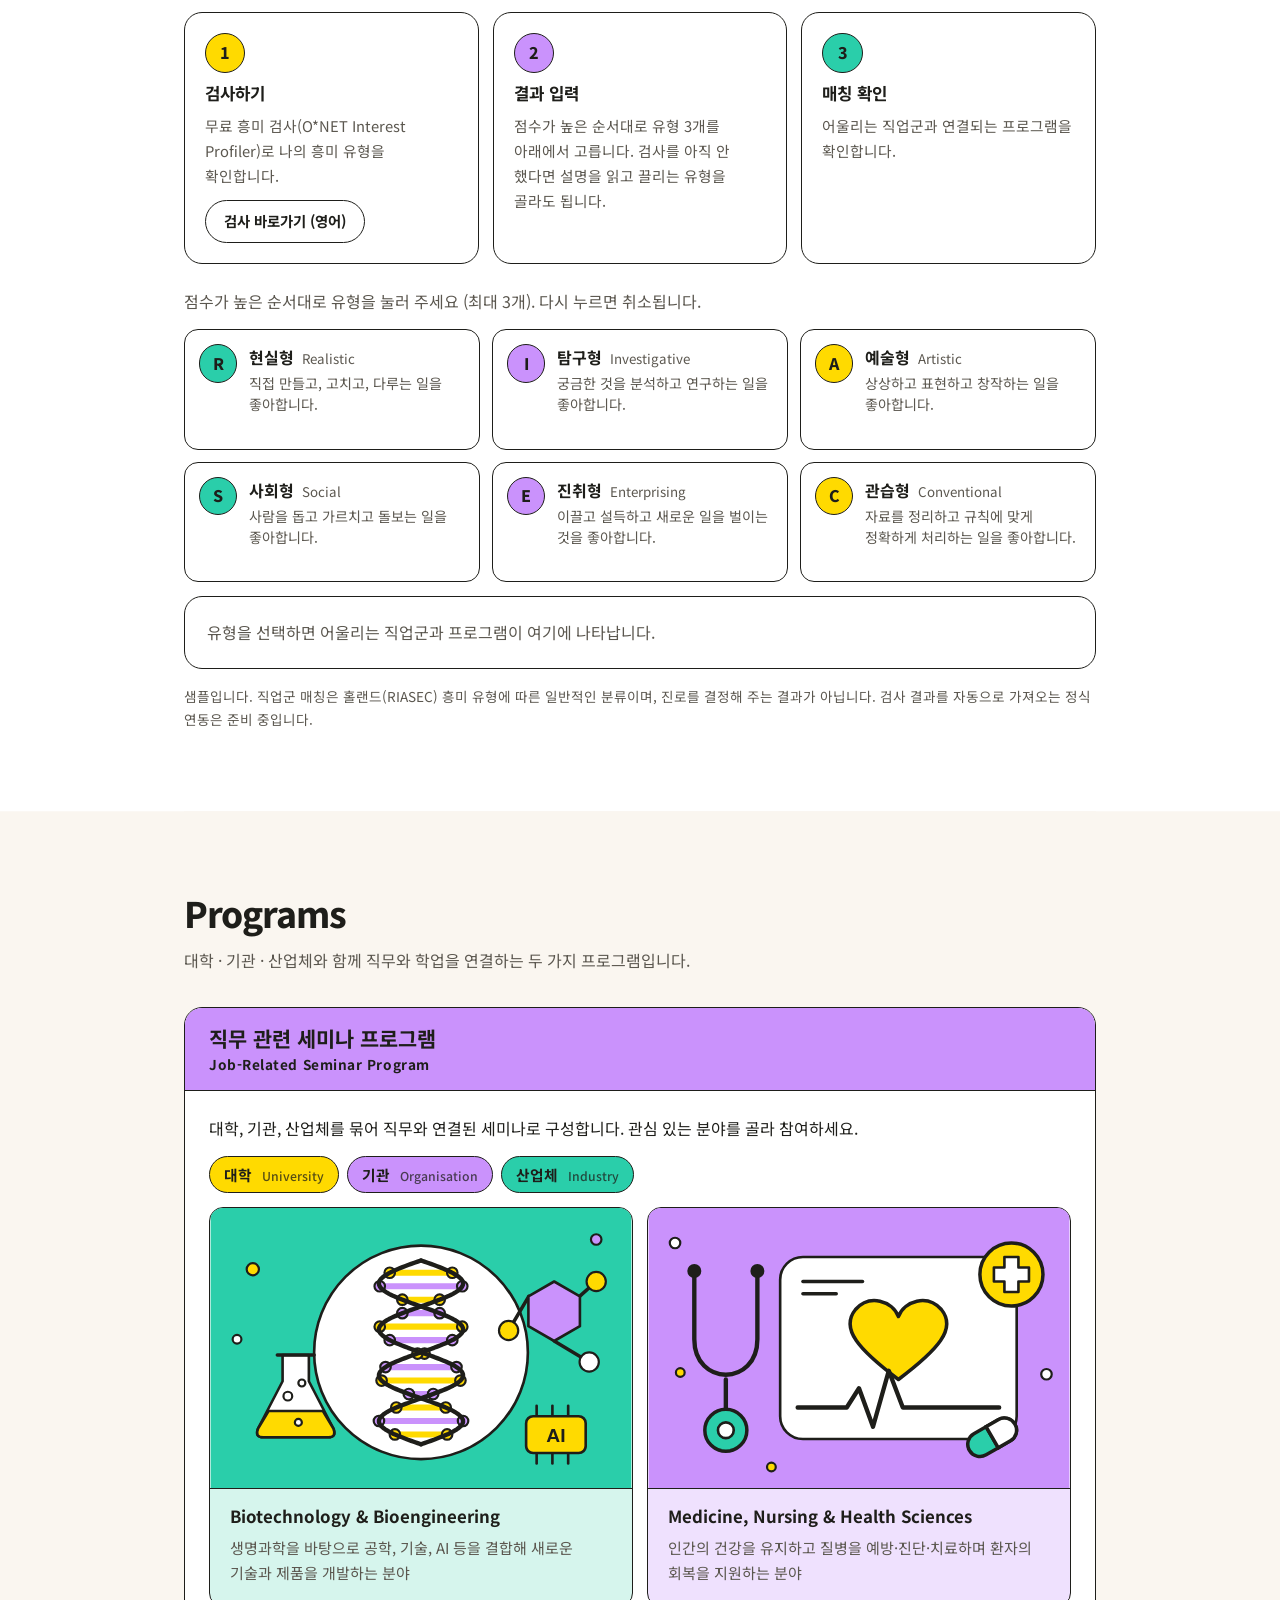
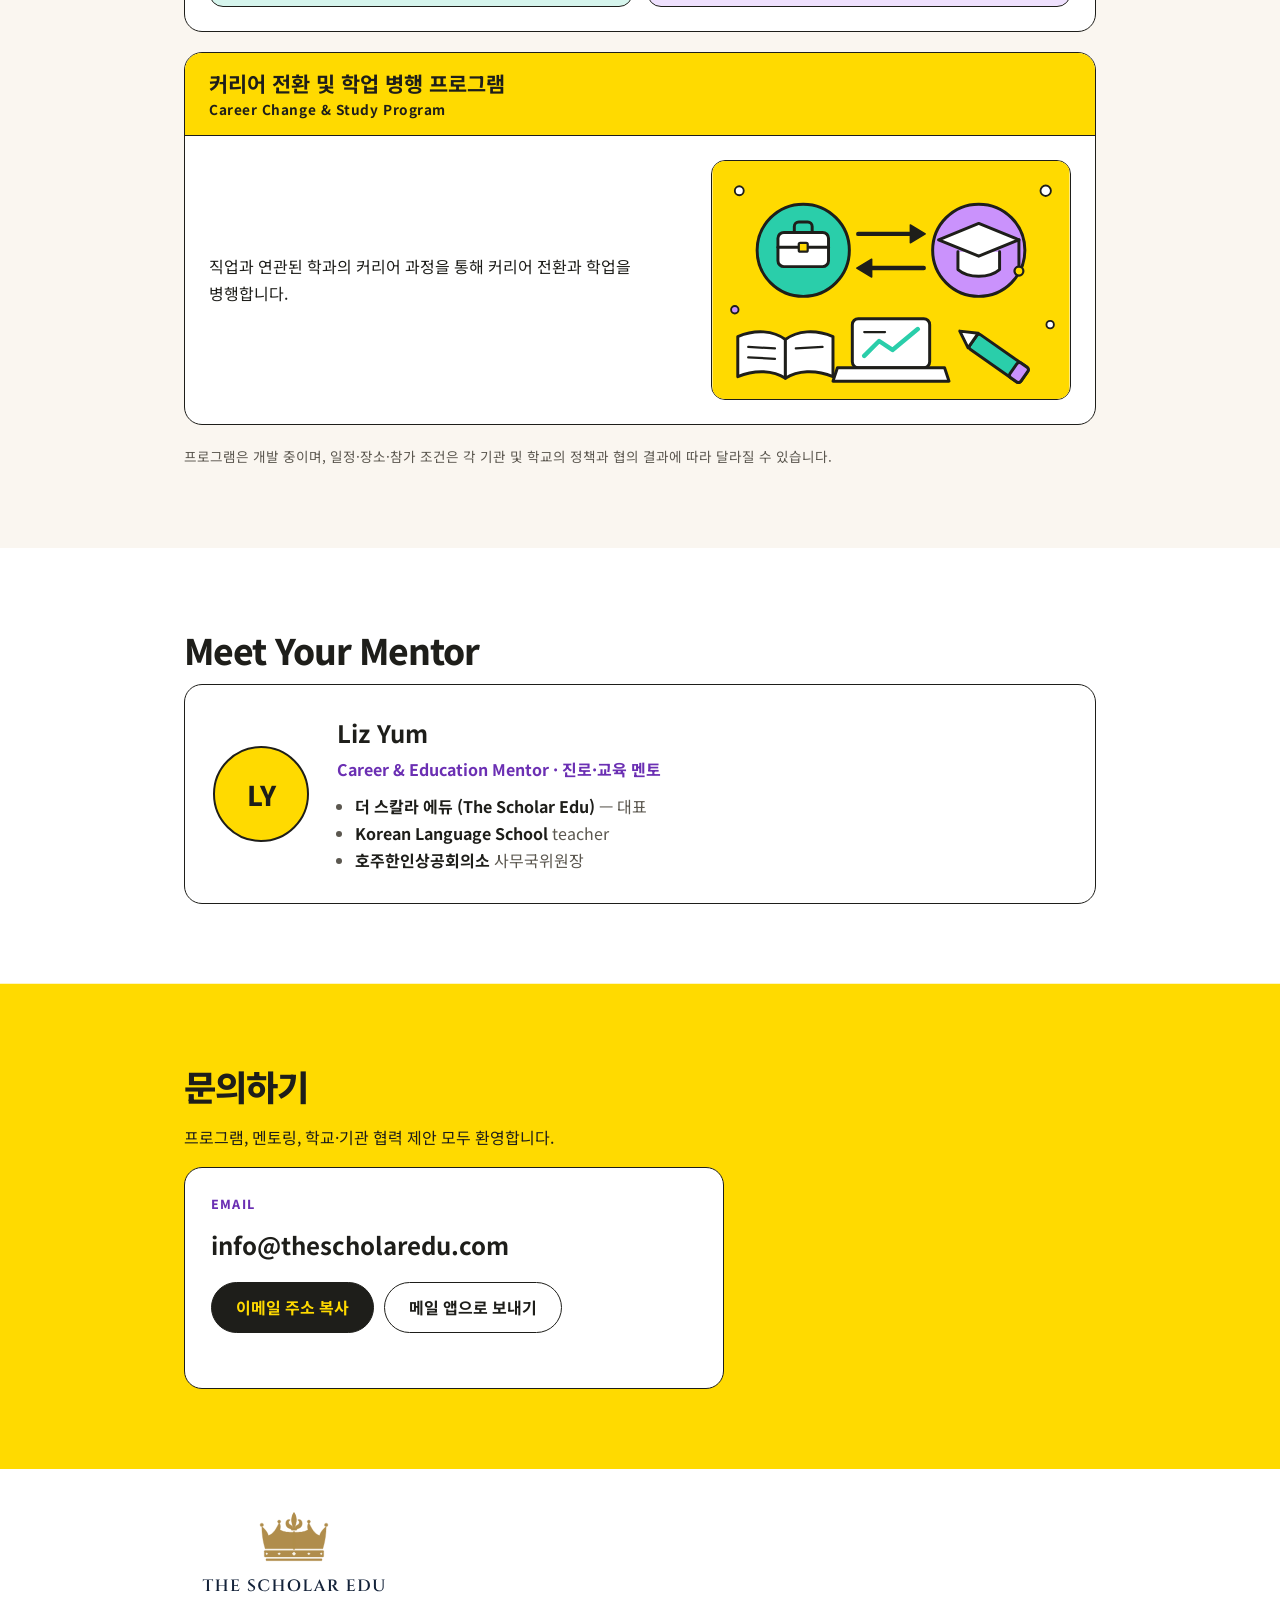
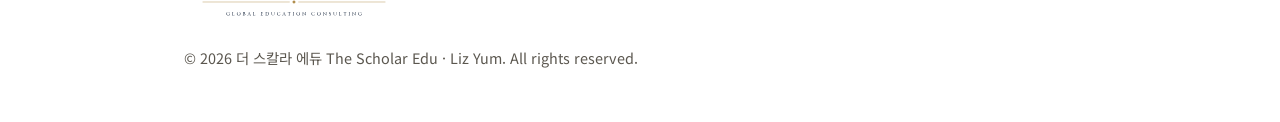
==== commit 7c15b0b1: "Add programme illustrations (original SVG/PNG) to the three programmes Co-Authored-By: Claude Sonnet" ====
--- a/index.html
+++ b/index.html
@@ -91,10 +91,12 @@
         </ul>
         <div class="cats">
           <section class="cat teal">
+            <img class="art" src="images/program-biotech.svg" alt="DNA, 플라스크, 분자, AI 칩이 어우러진 바이오공학 일러스트">
             <h4>Biotechnology &amp; Bioengineering</h4>
             <p>생명과학을 바탕으로 공학, 기술, AI 등을 결합해 새로운 기술과 제품을 개발하는 분야</p>
           </section>
           <section class="cat purple">
+            <img class="art" src="images/program-health.svg" alt="심전도가 흐르는 하트와 청진기가 있는 의료·보건 일러스트">
             <h4>Medicine, Nursing &amp; Health Sciences</h4>
             <p>인간의 건강을 유지하고 질병을 예방·진단·치료하며 환자의 회복을 지원하는 분야</p>
           </section>
@@ -106,8 +108,9 @@
         <div class="program-head yellow">
           <h3>커리어 전환 및 학업 병행 프로그램 <span class="en">Career Change &amp; Study Program</span></h3>
         </div>
-        <div class="program-body">
+        <div class="program-body with-art">
           <p>직업과 연관된 학과의 커리어 과정을 통해 커리어 전환과 학업을 병행합니다.</p>
+          <img class="art" src="images/program-career.svg" alt="서류가방에서 졸업모로 전환하는 화살표와 노트북, 책이 있는 커리어 전환·학업 병행 일러스트">
         </div>
       </article>
 
--- a/style.css
+++ b/style.css
@@ -194,6 +194,8 @@
 .program-head .en { display: block; margin-top: 2px; font-size: 0.85rem; font-weight: 700; letter-spacing: 0.04em; }
 .program-body { display: grid; gap: 14px; padding: 24px; }
 .program-body > p { margin: 0; }
+.program-body.with-art { grid-template-columns: 1fr minmax(0, 360px); align-items: center; gap: 24px; }
+.with-art .art { display: block; width: 100%; height: auto; aspect-ratio: 3 / 2; border: 1.5px solid var(--line); border-radius: 14px; }
 .bundle { list-style: none; margin: 0; padding: 0; display: flex; flex-wrap: wrap; gap: 8px; }
 .bundle li { padding: 5px 14px; border: 1.5px solid var(--line); border-radius: 999px; font-weight: 700; font-size: 0.92rem; color: var(--on-color); }
 .bundle li.yellow { background: var(--yellow); }
@@ -201,7 +203,8 @@
 .bundle li.teal { background: var(--teal); }
 .bundle small { margin-left: 6px; font-weight: 500; opacity: 0.75; }
 .cats { display: grid; gap: 14px; grid-template-columns: repeat(2, 1fr); }
-.cat { min-width: 0; padding: 20px; border: 1.5px solid var(--line); border-radius: 14px; }
+.cat { min-width: 0; padding: 20px; border: 1.5px solid var(--line); border-radius: 14px; overflow: hidden; }
+.cat .art { display: block; width: calc(100% + 40px); max-width: none; height: auto; aspect-ratio: 3 / 2; margin: -20px -20px 16px; border-bottom: 1.5px solid var(--line); }
 .cat.teal { background: var(--teal-soft); }
 .cat.purple { background: var(--purple-soft); }
 .cat h4 { margin: 0 0 6px; font-size: 1.05rem; line-height: 1.4; overflow-wrap: anywhere; }
@@ -239,6 +242,7 @@
 }
 @media (max-width: 700px) {
   .cats { grid-template-columns: 1fr; }
+  .program-body.with-art { grid-template-columns: 1fr; }
 }
 @media (max-width: 640px) {
   .section { padding: 56px 0; }
